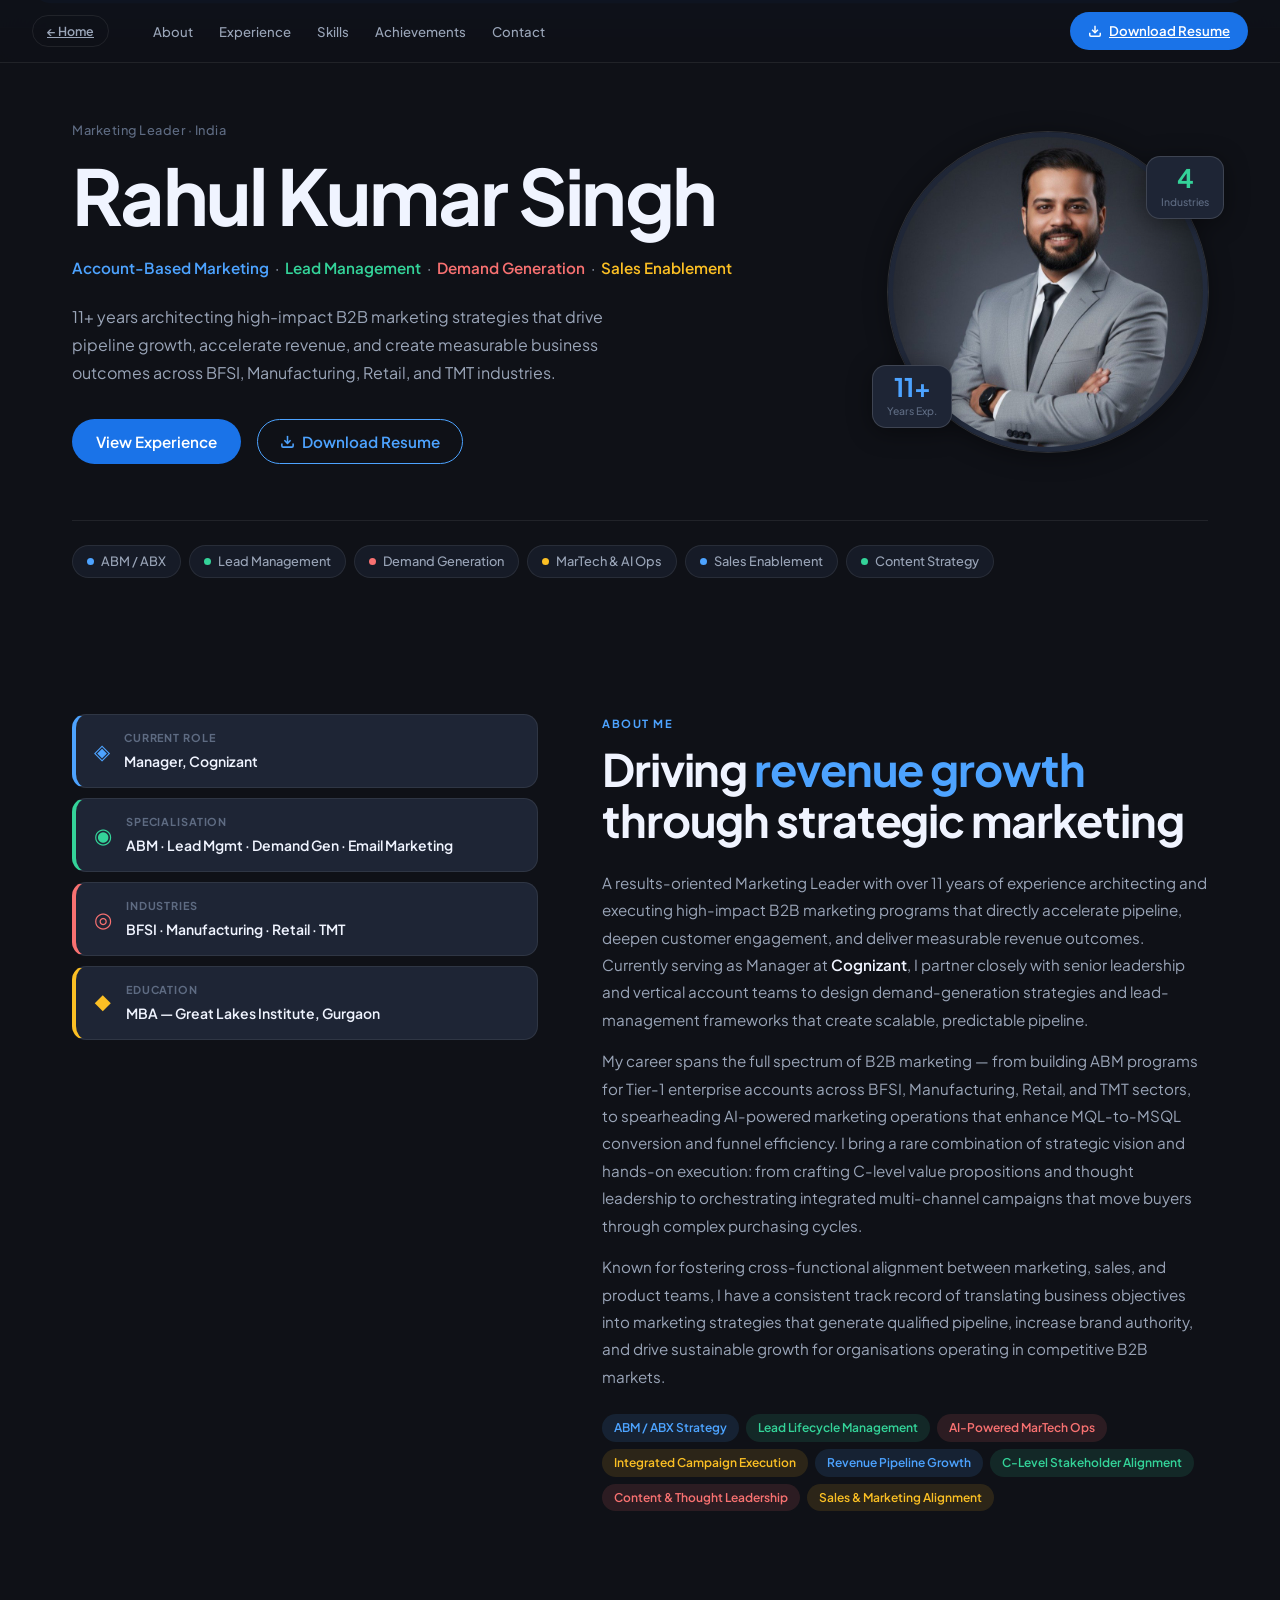
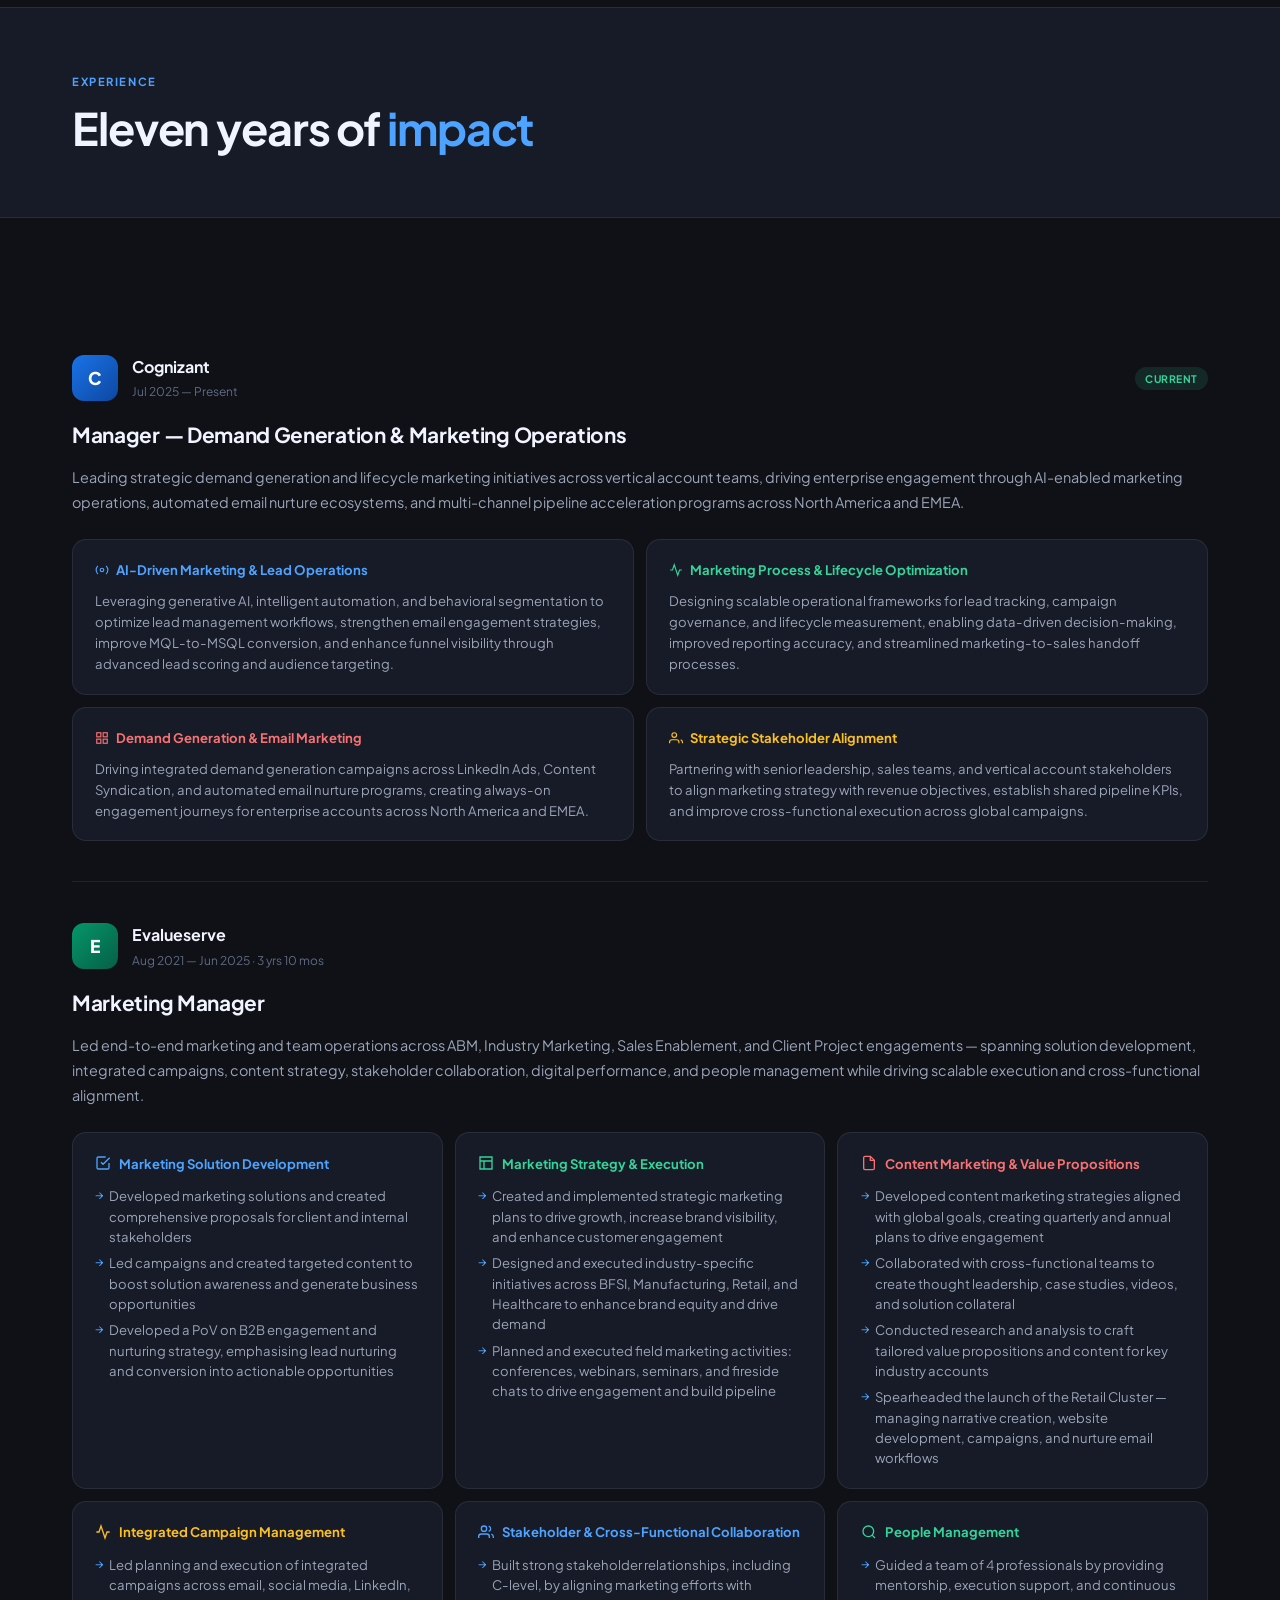
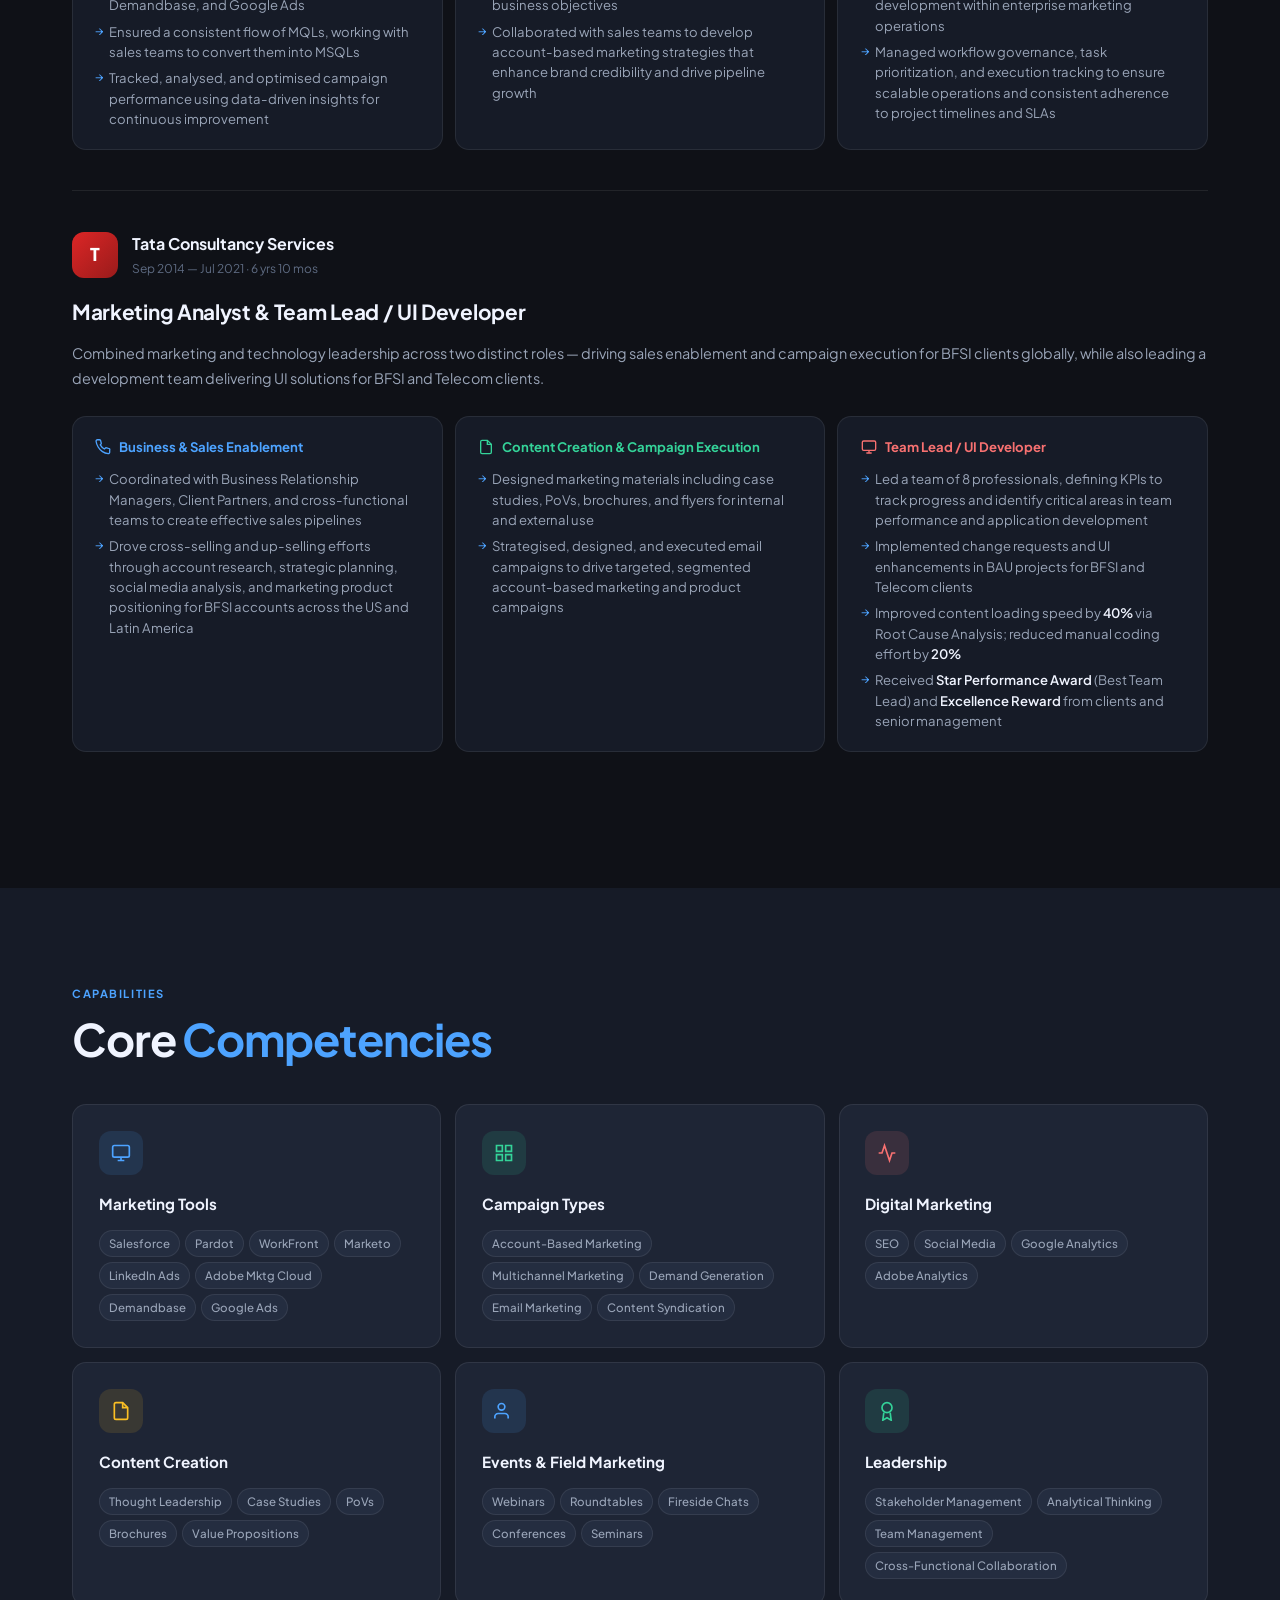
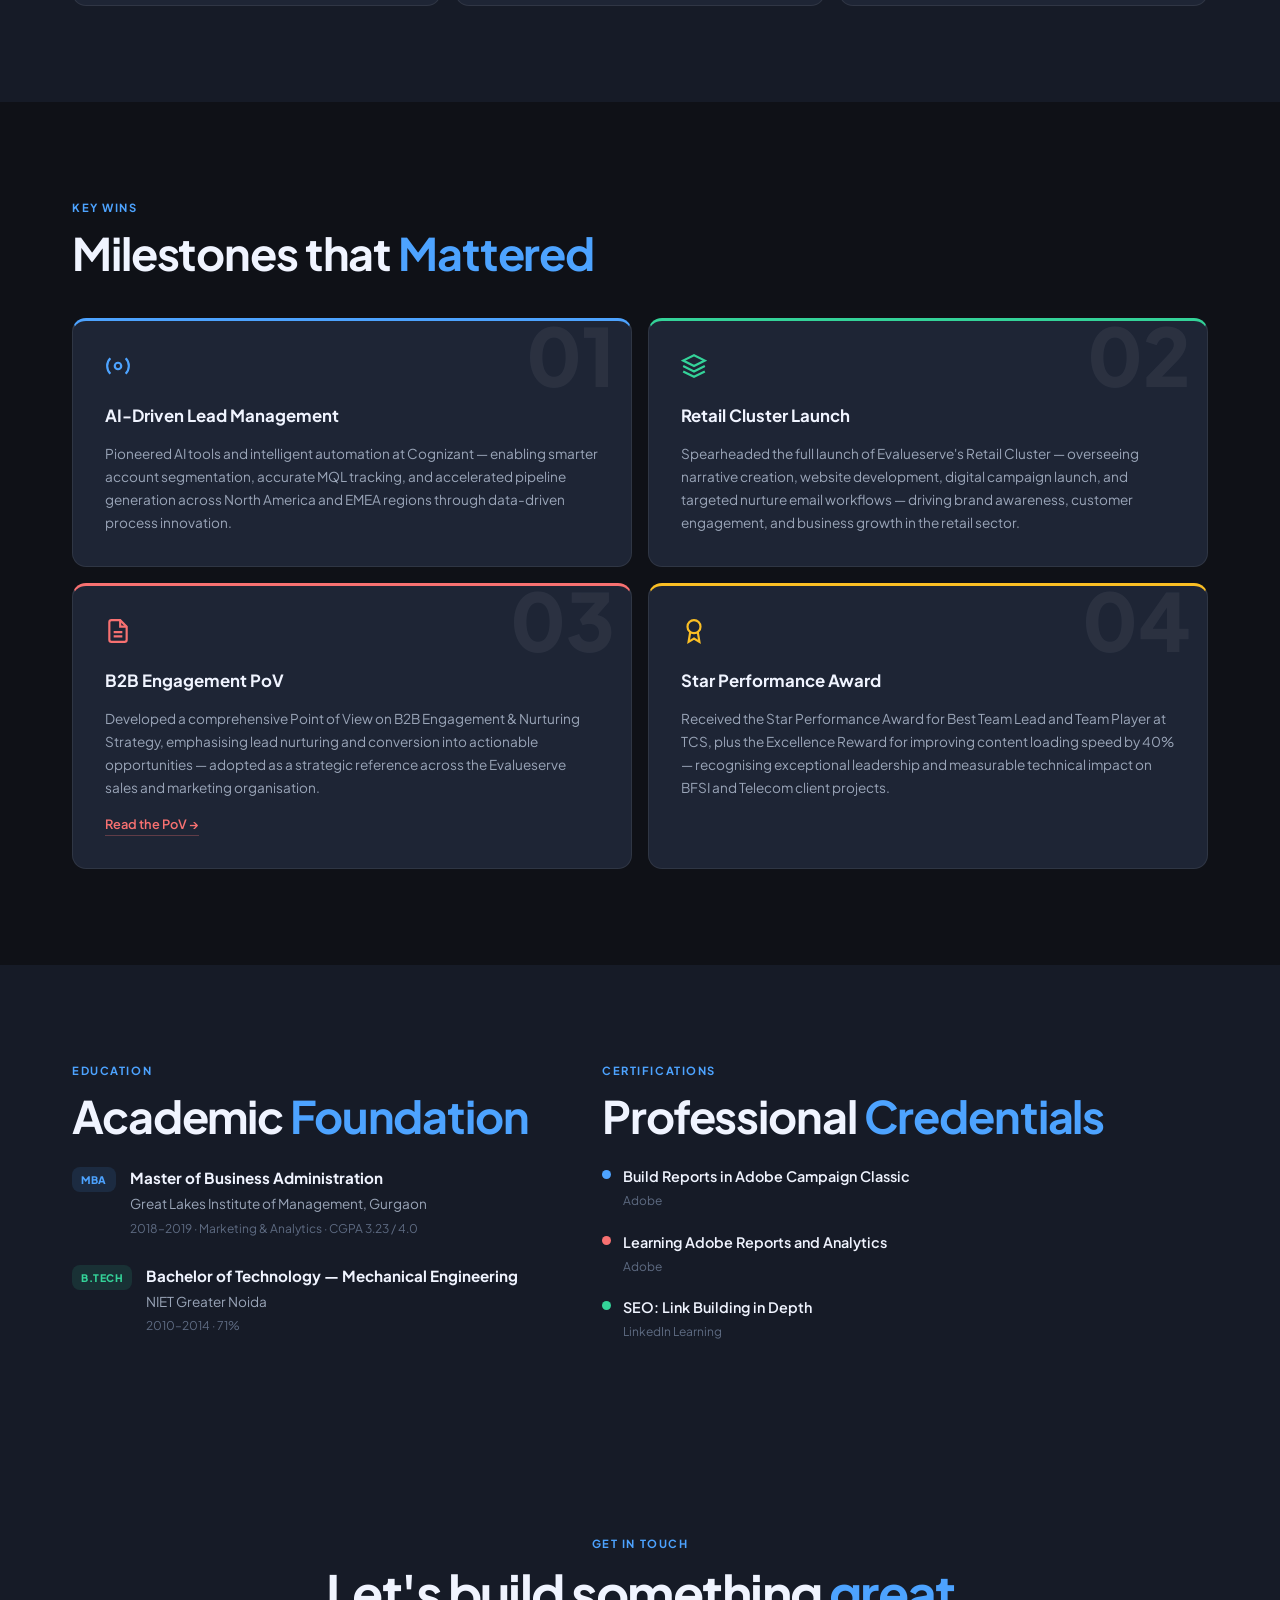
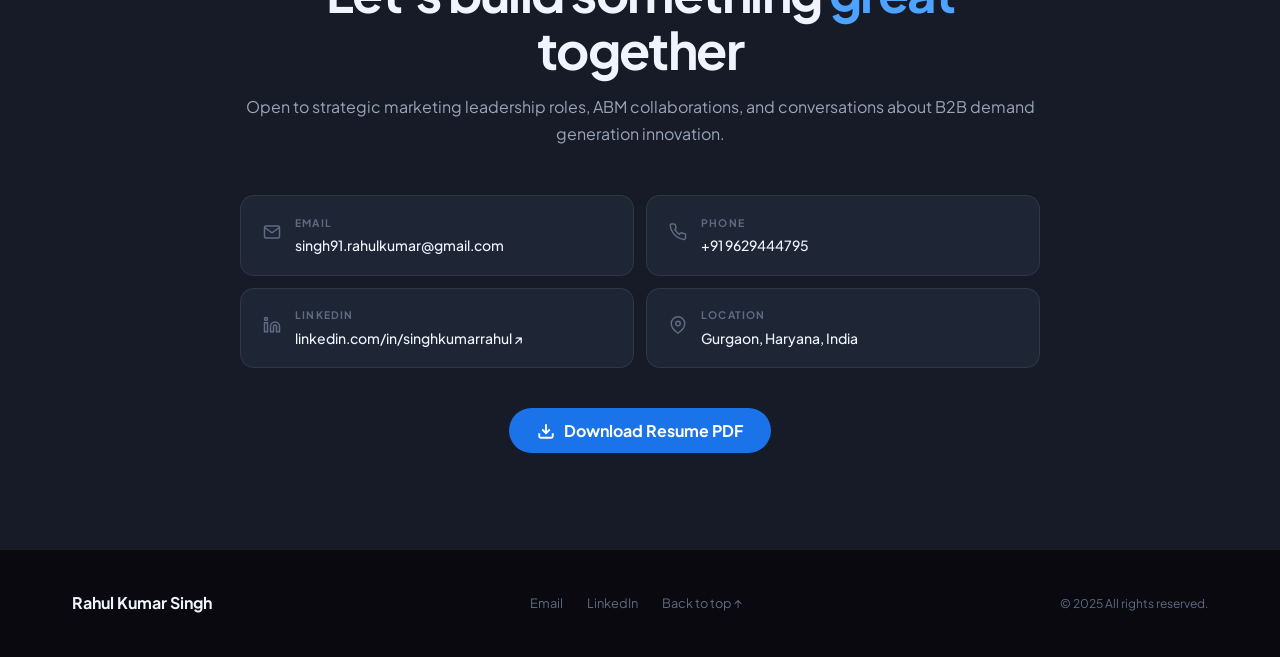
==== experience.html @ 1f2ac584 "Update experience.html" ====
<!DOCTYPE html>
<html lang="en">
<head>
  <meta charset="UTF-8"/>
  <meta name="viewport" content="width=device-width, initial-scale=1.0"/>
  <title>Rahul Kumar Singh — Experience & Portfolio</title>
  <link rel="preconnect" href="https://fonts.googleapis.com">
  <link href="https://fonts.googleapis.com/css2?family=Plus+Jakarta+Sans:ital,wght@0,300;0,400;0,500;0,600;0,700;1,400&display=swap" rel="stylesheet">
  <link rel="stylesheet" href="css/style.css"/>
</head>
<body>

<!-- NAV -->
<nav class="nav" id="nav">
  <div class="nav-inner">
    <a href="index.html" class="nav-back-btn">← Home</a>
    <ul class="nav-links">
      <li><a href="#about">About</a></li>
      <li><a href="#experience">Experience</a></li>
      <li><a href="#skills">Skills</a></li>
      <li><a href="#achievements">Achievements</a></li>
      <li><a href="#contact">Contact</a></li>
    </ul>
    <a href="Rahul_Kumar_Singh_Resume.pdf" 
   download="Rahul_Kumar_Singh_Resume.pdf" 
   class="btn-dl">
  <svg width="14" height="14" viewBox="0 0 24 24" fill="none" 
       stroke="currentColor" stroke-width="2.5">
    <path d="M21 15v4a2 2 0 0 1-2 2H5a2 2 0 0 1-2-2v-4"/>
    <polyline points="7 10 12 15 17 10"/>
    <line x1="12" y1="15" x2="12" y2="3"/>
  </svg>
  Download Resume
</a>
    <button class="hamburger" id="hamburger" onclick="toggleMenu()">
      <span></span><span></span><span></span>
    </button>
  </div>
</nav>

<!-- MOBILE MENU -->
<div class="mobile-nav" id="mobileNav">
  <a href="#about" onclick="closeMenu()">About</a>
  <a href="#experience" onclick="closeMenu()">Experience</a>
  <a href="#skills" onclick="closeMenu()">Skills</a>
  <a href="#achievements" onclick="closeMenu()">Achievements</a>
  <a href="#contact" onclick="closeMenu()">Contact</a>
  <button class="btn-dl-mob" onclick="downloadResume();closeMenu()">Download Resume</button>
</div>

<!-- HERO -->
<section class="hero" id="hero">
  <div class="hero-inner">
    <div class="hero-text">
      <p class="hero-eyebrow fade-up">Marketing Leader · India</p>
      <h1 class="hero-heading fade-up delay-1">Rahul Kumar Singh</h1>
      <p class="hero-sub fade-up delay-2">
        <span class="hb">Account-Based Marketing</span> &nbsp;·&nbsp;
        <span class="hg">Lead Management</span> &nbsp;·&nbsp;
        <span class="hr">Demand Generation</span> &nbsp;·&nbsp;
        <span class="hy">Sales Enablement</span>
      </p>
      <p class="hero-desc fade-up delay-3">11+ years architecting high-impact B2B marketing strategies that drive pipeline growth, accelerate revenue, and create measurable business outcomes across BFSI, Manufacturing, Retail, and TMT industries.</p>
      <div class="hero-cta fade-up delay-4">
        <a href="#experience" class="btn-primary">View Experience</a>
        <button class="btn-outline" onclick="downloadResume()">
          <svg width="15" height="15" viewBox="0 0 24 24" fill="none" stroke="currentColor" stroke-width="2.5"><path d="M21 15v4a2 2 0 0 1-2 2H5a2 2 0 0 1-2-2v-4"/><polyline points="7 10 12 15 17 10"/><line x1="12" y1="15" x2="12" y2="3"/></svg>
          Download Resume
        </button>
      </div>
    </div>
    <div class="hero-photo fade-up delay-2">
      <div class="photo-ring">
        <img src="assets/rahul.png" alt="Rahul Kumar Singh" class="profile-img"/>
      </div>
      <div class="photo-badge badge-1"><span class="badge-num">11+</span><span class="badge-label">Years Exp.</span></div>
      <div class="photo-badge badge-2"><span class="badge-num">4</span><span class="badge-label">Industries</span></div>
    </div>
  </div>
  <div class="hero-pills fade-up delay-5">
    <div class="pill"><span class="dot db"></span>ABM / ABX</div>
    <div class="pill"><span class="dot dg"></span>Lead Management</div>
    <div class="pill"><span class="dot dr"></span>Demand Generation</div>
    <div class="pill"><span class="dot dy"></span>MarTech &amp; AI Ops</div>
    <div class="pill"><span class="dot db"></span>Sales Enablement</div>
    <div class="pill"><span class="dot dg"></span>Content Strategy</div>
  </div>
</section>

<!-- ABOUT -->
<section class="section" id="about">
  <div class="container">
    <div class="two-col">
      <div class="about-cards fade-in">
        <div class="acard ab"><span class="aico">◈</span><div><div class="albl">Current Role</div><div class="aval">Manager, Cognizant</div></div></div>
        <div class="acard ag"><span class="aico">◉</span><div><div class="albl">Specialisation</div><div class="aval">ABM · Lead Mgmt · Demand Gen · Email Marketing</div></div></div>
        <div class="acard ar"><span class="aico">◎</span><div><div class="albl">Industries</div><div class="aval">BFSI · Manufacturing · Retail · TMT</div></div></div>
        <div class="acard ay"><span class="aico">◆</span><div><div class="albl">Education</div><div class="aval">MBA — Great Lakes Institute, Gurgaon</div></div></div>
      </div>
      <div class="fade-in">
        <div class="eyebrow">About Me</div>
        <h2 class="sec-h">Driving <em>revenue growth</em> through strategic marketing</h2>
        <p class="sec-body">A results-oriented Marketing Leader with over 11 years of experience architecting and executing high-impact B2B marketing programs that directly accelerate pipeline, deepen customer engagement, and deliver measurable revenue outcomes. Currently serving as Manager at <strong>Cognizant</strong>, I partner closely with senior leadership and vertical account teams to design demand-generation strategies and lead-management frameworks that create scalable, predictable pipeline.</p>
        <p class="sec-body">My career spans the full spectrum of B2B marketing — from building ABM programs for Tier-1 enterprise accounts across BFSI, Manufacturing, Retail, and TMT sectors, to spearheading AI-powered marketing operations that enhance MQL-to-MSQL conversion and funnel efficiency. I bring a rare combination of strategic vision and hands-on execution: from crafting C-level value propositions and thought leadership to orchestrating integrated multi-channel campaigns that move buyers through complex purchasing cycles.</p>
        <p class="sec-body">Known for fostering cross-functional alignment between marketing, sales, and product teams, I have a consistent track record of translating business objectives into marketing strategies that generate qualified pipeline, increase brand authority, and drive sustainable growth for organisations operating in competitive B2B markets.</p>
        <div class="chips">
          <span class="chip cb">ABM / ABX Strategy</span>
          <span class="chip cg">Lead Lifecycle Management</span>
          <span class="chip cr">AI-Powered MarTech Ops</span>
          <span class="chip cy">Integrated Campaign Execution</span>
          <span class="chip cb">Revenue Pipeline Growth</span>
          <span class="chip cg">C-Level Stakeholder Alignment</span>
          <span class="chip cr">Content &amp; Thought Leadership</span>
          <span class="chip cy">Sales &amp; Marketing Alignment</span>
        </div>
      </div>
    </div>
  </div>
</section>

<!-- EXP BAND -->
<div class="band">
  <div class="container">
    <div class="eyebrow band-eye">Experience</div>
    <h2 class="sec-h band-h">Eleven years of <em>impact</em></h2>
  </div>
</div>

<!-- EXPERIENCE -->
<section class="section" id="experience">
  <div class="container">

    <!-- COGNIZANT -->
    <div class="exp-block fade-in">
      <div class="exp-meta">
        <div class="exp-logo cog">C</div>
        <div><div class="exp-co">Cognizant</div><div class="exp-dt">Jul 2025 — Present</div></div>
        <span class="badge-curr">Current</span>
      </div>
      <h3 class="exp-role">Manager — Demand Generation &amp; Marketing Operations</h3>
      <p class="exp-desc">Leading strategic demand generation and lifecycle marketing initiatives across vertical account teams, driving enterprise engagement through AI-enabled marketing operations, automated email nurture ecosystems, and multi-channel pipeline acceleration programs across North America and EMEA.</p>
      <div class="pillars">
        <div class="pillar pb">
          <div class="ph"><svg width="14" height="14" viewBox="0 0 24 24" fill="none" stroke="currentColor" stroke-width="2"><circle cx="12" cy="12" r="3"/><path d="M19.07 4.93a10 10 0 0 1 0 14.14M4.93 4.93a10 10 0 0 0 0 14.14"/></svg> AI-Driven Marketing &amp; Lead Operations</div>
          <p>Leveraging generative AI, intelligent automation, and behavioral segmentation to optimize lead management workflows, strengthen email engagement strategies, improve MQL-to-MSQL conversion, and enhance funnel visibility through advanced lead scoring and audience targeting.</p>
        </div>
        <div class="pillar pg">
          <div class="ph"><svg width="14" height="14" viewBox="0 0 24 24" fill="none" stroke="currentColor" stroke-width="2"><polyline points="22 12 18 12 15 21 9 3 6 12 2 12"/></svg> Marketing Process &amp; Lifecycle Optimization</div>
          <p>Designing scalable operational frameworks for lead tracking, campaign governance, and lifecycle measurement, enabling data-driven decision-making, improved reporting accuracy, and streamlined marketing-to-sales handoff processes.</p>
        </div>
        <div class="pillar pr">
          <div class="ph"><svg width="14" height="14" viewBox="0 0 24 24" fill="none" stroke="currentColor" stroke-width="2"><rect x="3" y="3" width="7" height="7"/><rect x="14" y="3" width="7" height="7"/><rect x="14" y="14" width="7" height="7"/><rect x="3" y="14" width="7" height="7"/></svg> Demand Generation &amp; Email Marketing</div>
          <p>Driving integrated demand generation campaigns across LinkedIn Ads, Content Syndication, and automated email nurture programs, creating always-on engagement journeys for enterprise accounts across North America and EMEA.</p>
        </div>
        <div class="pillar py">
          <div class="ph"><svg width="14" height="14" viewBox="0 0 24 24" fill="none" stroke="currentColor" stroke-width="2"><path d="M17 21v-2a4 4 0 0 0-4-4H5a4 4 0 0 0-4 4v2"/><circle cx="9" cy="7" r="4"/><path d="M23 21v-2a4 4 0 0 0-3-3.87"/></svg> Strategic Stakeholder Alignment</div>
          <p>Partnering with senior leadership, sales teams, and vertical account stakeholders to align marketing strategy with revenue objectives, establish shared pipeline KPIs, and improve cross-functional execution across global campaigns.</p>
        </div>
      </div>
    </div>

    <div class="exp-divider"></div>

    <!-- EVALUESERVE — single section -->
    <div class="exp-block fade-in">
      <div class="exp-meta">
        <div class="exp-logo evs">E</div>
        <div><div class="exp-co">Evalueserve</div><div class="exp-dt">Aug 2021 — Jun 2025 · 3 yrs 10 mos</div></div>
      </div>
      <h3 class="exp-role">Marketing Manager</h3>
      <p class="exp-desc">Led end-to-end marketing and team operations across ABM, Industry Marketing, Sales Enablement, and Client Project engagements — spanning solution development, integrated campaigns, content strategy, stakeholder collaboration, digital performance, and people management while driving scalable execution and cross-functional alignment.</p>

      <div class="card-grid">

        <div class="exp-card ec-b">
          <div class="ec-head"><svg width="16" height="16" viewBox="0 0 24 24" fill="none" stroke="currentColor" stroke-width="2"><path d="M9 11l3 3L22 4"/><path d="M21 12v7a2 2 0 0 1-2 2H5a2 2 0 0 1-2-2V5a2 2 0 0 1 2-2h11"/></svg> Marketing Solution Development</div>
          <ul class="cl">
            <li>Developed marketing solutions and created comprehensive proposals for client and internal stakeholders</li>
            <li>Led campaigns and created targeted content to boost solution awareness and generate business opportunities</li>
            <li>Developed a PoV on B2B engagement and nurturing strategy, emphasising lead nurturing and conversion into actionable opportunities</li>
          </ul>
        </div>

        <div class="exp-card ec-g">
          <div class="ec-head"><svg width="16" height="16" viewBox="0 0 24 24" fill="none" stroke="currentColor" stroke-width="2"><path d="M3 3h18v18H3z"/><path d="M3 9h18M9 21V9"/></svg> Marketing Strategy &amp; Execution</div>
          <ul class="cl">
            <li>Created and implemented strategic marketing plans to drive growth, increase brand visibility, and enhance customer engagement</li>
            <li>Designed and executed industry-specific initiatives across BFSI, Manufacturing, Retail, and Healthcare to enhance brand equity and drive demand</li>
            <li>Planned and executed field marketing activities: conferences, webinars, seminars, and fireside chats to drive engagement and build pipeline</li>
          </ul>
        </div>

        <div class="exp-card ec-r">
          <div class="ec-head"><svg width="16" height="16" viewBox="0 0 24 24" fill="none" stroke="currentColor" stroke-width="2"><path d="M14 2H6a2 2 0 0 0-2 2v16a2 2 0 0 0 2 2h12a2 2 0 0 0 2-2V8z"/><polyline points="14 2 14 8 20 8"/></svg> Content Marketing &amp; Value Propositions</div>
          <ul class="cl">
            <li>Developed content marketing strategies aligned with global goals, creating quarterly and annual plans to drive engagement</li>
            <li>Collaborated with cross-functional teams to create thought leadership, case studies, videos, and solution collateral</li>
            <li>Conducted research and analysis to craft tailored value propositions and content for key industry accounts</li>
            <li>Spearheaded the launch of the Retail Cluster — managing narrative creation, website development, campaigns, and nurture email workflows</li>
          </ul>
        </div>

        <div class="exp-card ec-y">
          <div class="ec-head"><svg width="16" height="16" viewBox="0 0 24 24" fill="none" stroke="currentColor" stroke-width="2"><polyline points="22 12 18 12 15 21 9 3 6 12 2 12"/></svg> Integrated Campaign Management</div>
          <ul class="cl">
            <li>Led planning and execution of integrated campaigns across email, social media, LinkedIn, Demandbase, and Google Ads</li>
            <li>Ensured a consistent flow of MQLs, working with sales teams to convert them into MSQLs</li>
            <li>Tracked, analysed, and optimised campaign performance using data-driven insights for continuous improvement</li>
          </ul>
        </div>

        <div class="exp-card ec-b">
          <div class="ec-head"><svg width="16" height="16" viewBox="0 0 24 24" fill="none" stroke="currentColor" stroke-width="2"><path d="M17 21v-2a4 4 0 0 0-4-4H5a4 4 0 0 0-4 4v2"/><circle cx="9" cy="7" r="4"/><path d="M23 21v-2a4 4 0 0 0-3-3.87"/><path d="M16 3.13a4 4 0 0 1 0 7.75"/></svg> Stakeholder &amp; Cross-Functional Collaboration</div>
          <ul class="cl">
            <li>Built strong stakeholder relationships, including C-level, by aligning marketing efforts with business objectives</li>
            <li>Collaborated with sales teams to develop account-based marketing strategies that enhance brand credibility and drive pipeline growth</li>
          </ul>
        </div>

        <div class="exp-card ec-g">
          <div class="ec-head"><svg width="16" height="16" viewBox="0 0 24 24" fill="none" stroke="currentColor" stroke-width="2"><circle cx="11" cy="11" r="8"/><line x1="21" y1="21" x2="16.65" y2="16.65"/></svg> People Management</div>
          <ul class="cl">
            <li>Guided a team of 4 professionals by providing mentorship, execution support, and continuous development within enterprise marketing operations</li>
            <li>Managed workflow governance, task prioritization, and execution tracking to ensure scalable operations and consistent adherence to project timelines and SLAs</li>
          </ul>
        </div>

      </div>
    </div>

    <div class="exp-divider"></div>

    <!-- TCS -->
    <div class="exp-block fade-in">
      <div class="exp-meta">
        <div class="exp-logo tcs">T</div>
        <div><div class="exp-co">Tata Consultancy Services</div><div class="exp-dt">Sep 2014 — Jul 2021 · 6 yrs 10 mos</div></div>
      </div>
      <h3 class="exp-role">Marketing Analyst &amp; Team Lead / UI Developer</h3>
      <p class="exp-desc">Combined marketing and technology leadership across two distinct roles — driving sales enablement and campaign execution for BFSI clients globally, while also leading a development team delivering UI solutions for BFSI and Telecom clients.</p>

      <div class="card-grid">

        <div class="exp-card ec-b">
          <div class="ec-head"><svg width="16" height="16" viewBox="0 0 24 24" fill="none" stroke="currentColor" stroke-width="2"><path d="M22 16.92v3a2 2 0 0 1-2.18 2 19.79 19.79 0 0 1-8.63-3.07A19.5 19.5 0 0 1 4.69 12 19.79 19.79 0 0 1 1.61 3.37 2 2 0 0 1 3.6 1.18h3a2 2 0 0 1 2 1.72c.127.96.361 1.903.7 2.81a2 2 0 0 1-.45 2.11L7.91 8.84a16 16 0 0 0 6.15 6.15l1.2-1.24a2 2 0 0 1 2.11-.45c.907.339 1.85.573 2.81.7A2 2 0 0 1 22 16.92z"/></svg> Business &amp; Sales Enablement</div>
          <ul class="cl">
            <li>Coordinated with Business Relationship Managers, Client Partners, and cross-functional teams to create effective sales pipelines</li>
            <li>Drove cross-selling and up-selling efforts through account research, strategic planning, social media analysis, and marketing product positioning for BFSI accounts across the US and Latin America</li>
          </ul>
        </div>

        <div class="exp-card ec-g">
          <div class="ec-head"><svg width="16" height="16" viewBox="0 0 24 24" fill="none" stroke="currentColor" stroke-width="2"><path d="M14 2H6a2 2 0 0 0-2 2v16a2 2 0 0 0 2 2h12a2 2 0 0 0 2-2V8z"/><polyline points="14 2 14 8 20 8"/></svg> Content Creation &amp; Campaign Execution</div>
          <ul class="cl">
            <li>Designed marketing materials including case studies, PoVs, brochures, and flyers for internal and external use</li>
            <li>Strategised, designed, and executed email campaigns to drive targeted, segmented account-based marketing and product campaigns</li>
          </ul>
        </div>

        <div class="exp-card ec-r">
          <div class="ec-head"><svg width="16" height="16" viewBox="0 0 24 24" fill="none" stroke="currentColor" stroke-width="2"><rect x="2" y="3" width="20" height="14" rx="2"/><path d="M8 21h8M12 17v4"/></svg> Team Lead / UI Developer</div>
          <ul class="cl">
            <li>Led a team of 8 professionals, defining KPIs to track progress and identify critical areas in team performance and application development</li>
            <li>Implemented change requests and UI enhancements in BAU projects for BFSI and Telecom clients</li>
            <li>Improved content loading speed by <strong>40%</strong> via Root Cause Analysis; reduced manual coding effort by <strong>20%</strong></li>
            <li>Received <strong>Star Performance Award</strong> (Best Team Lead) and <strong>Excellence Reward</strong> from clients and senior management</li>
          </ul>
        </div>

      </div>
    </div>

  </div>
</section>

<!-- SKILLS -->
<section class="section sec-alt" id="skills">
  <div class="container">
    <div class="eyebrow">Capabilities</div>
    <h2 class="sec-h">Core <em>Competencies</em></h2>
    <div class="skills-grid">
      <div class="sk-card fade-in">
        <div class="sk-icon ib"><svg width="20" height="20" viewBox="0 0 24 24" fill="none" stroke="currentColor" stroke-width="2"><rect x="2" y="3" width="20" height="14" rx="2"/><path d="M8 21h8M12 17v4"/></svg></div>
        <h3>Marketing Tools</h3>
        <div class="sk-tags"><span>Salesforce</span><span>Pardot</span><span>WorkFront</span><span>Marketo</span><span>LinkedIn Ads</span><span>Adobe Mktg Cloud</span><span>Demandbase</span><span>Google Ads</span></div>
      </div>
      <div class="sk-card fade-in">
        <div class="sk-icon ig"><svg width="20" height="20" viewBox="0 0 24 24" fill="none" stroke="currentColor" stroke-width="2"><path d="M3 3h7v7H3zM14 3h7v7h-7zM14 14h7v7h-7zM3 14h7v7H3z"/></svg></div>
        <h3>Campaign Types</h3>
        <div class="sk-tags"><span>Account-Based Marketing</span><span>Multichannel Marketing</span><span>Demand Generation</span><span>Email Marketing</span><span>Content Syndication</span></div>
      </div>
      <div class="sk-card fade-in">
        <div class="sk-icon ir"><svg width="20" height="20" viewBox="0 0 24 24" fill="none" stroke="currentColor" stroke-width="2"><polyline points="22 12 18 12 15 21 9 3 6 12 2 12"/></svg></div>
        <h3>Digital Marketing</h3>
        <div class="sk-tags"><span>SEO</span><span>Social Media</span><span>Google Analytics</span><span>Adobe Analytics</span></div>
      </div>
      <div class="sk-card fade-in">
        <div class="sk-icon iy"><svg width="20" height="20" viewBox="0 0 24 24" fill="none" stroke="currentColor" stroke-width="2"><path d="M14 2H6a2 2 0 0 0-2 2v16a2 2 0 0 0 2 2h12a2 2 0 0 0 2-2V8z"/><polyline points="14 2 14 8 20 8"/></svg></div>
        <h3>Content Creation</h3>
        <div class="sk-tags"><span>Thought Leadership</span><span>Case Studies</span><span>PoVs</span><span>Brochures</span><span>Value Propositions</span></div>
      </div>
      <div class="sk-card fade-in">
        <div class="sk-icon ib"><svg width="20" height="20" viewBox="0 0 24 24" fill="none" stroke="currentColor" stroke-width="2"><path d="M17 21v-2a4 4 0 0 0-4-4H5a4 4 0 0 0-4 4v2"/><circle cx="9" cy="7" r="4"/></svg></div>
        <h3>Events &amp; Field Marketing</h3>
        <div class="sk-tags"><span>Webinars</span><span>Roundtables</span><span>Fireside Chats</span><span>Conferences</span><span>Seminars</span></div>
      </div>
      <div class="sk-card fade-in">
        <div class="sk-icon ig"><svg width="20" height="20" viewBox="0 0 24 24" fill="none" stroke="currentColor" stroke-width="2"><circle cx="12" cy="8" r="6"/><polyline points="8.21 13.89 7 23 12 20 17 23 15.79 13.88"/></svg></div>
        <h3>Leadership</h3>
        <div class="sk-tags"><span>Stakeholder Management</span><span>Analytical Thinking</span><span>Team Management</span><span>Cross-Functional Collaboration</span></div>
      </div>
    </div>
  </div>
</section>

<!-- ACHIEVEMENTS -->
<section class="section" id="achievements">
  <div class="container">
    <div class="eyebrow">Key Wins</div>
    <h2 class="sec-h">Milestones that <em>Mattered</em></h2>
    <div class="ach-grid">

      <div class="ach-card ab fade-in">
        <div class="ach-n">01</div>
        <div class="ach-ico"><svg width="26" height="26" viewBox="0 0 24 24" fill="none" stroke="currentColor" stroke-width="2"><circle cx="12" cy="12" r="3"/><path d="M19.07 4.93a10 10 0 0 1 0 14.14M4.93 4.93a10 10 0 0 0 0 14.14"/></svg></div>
        <h3>AI-Driven Lead Management</h3>
        <p>Pioneered AI tools and intelligent automation at Cognizant — enabling smarter account segmentation, accurate MQL tracking, and accelerated pipeline generation across North America and EMEA regions through data-driven process innovation.</p>
      </div>

      <div class="ach-card ag fade-in">
        <div class="ach-n">02</div>
        <div class="ach-ico"><svg width="26" height="26" viewBox="0 0 24 24" fill="none" stroke="currentColor" stroke-width="2"><path d="M12 2L2 7l10 5 10-5-10-5z"/><path d="M2 17l10 5 10-5"/><path d="M2 12l10 5 10-5"/></svg></div>
        <h3>Retail Cluster Launch</h3>
        <p>Spearheaded the full launch of Evalueserve's Retail Cluster — overseeing narrative creation, website development, digital campaign launch, and targeted nurture email workflows — driving brand awareness, customer engagement, and business growth in the retail sector.</p>
      </div>

      <div class="ach-card ar fade-in">
        <div class="ach-n">03</div>
        <div class="ach-ico"><svg width="26" height="26" viewBox="0 0 24 24" fill="none" stroke="currentColor" stroke-width="2"><path d="M14 2H6a2 2 0 0 0-2 2v16a2 2 0 0 0 2 2h12a2 2 0 0 0 2-2V8z"/><path d="M14 2v6h6"/><line x1="16" y1="13" x2="8" y2="13"/><line x1="16" y1="17" x2="8" y2="17"/></svg></div>
        <h3>B2B Engagement PoV</h3>
        <p>Developed a comprehensive Point of View on B2B Engagement &amp; Nurturing Strategy, emphasising lead nurturing and conversion into actionable opportunities — adopted as a strategic reference across the Evalueserve sales and marketing organisation.</p>
        <a href="https://www.evalueserve.com/wp-content/uploads/2023/10/The-B2B-Engagement-Nurturing-Strategy.pdf" target="_blank" class="ach-link">Read the PoV →</a>
      </div>

      <div class="ach-card ay fade-in">
        <div class="ach-n">04</div>
        <div class="ach-ico"><svg width="26" height="26" viewBox="0 0 24 24" fill="none" stroke="currentColor" stroke-width="2"><circle cx="12" cy="8" r="6"/><path d="M15.477 12.89L17 22l-5-3-5 3 1.523-9.11"/></svg></div>
        <h3>Star Performance Award</h3>
        <p>Received the Star Performance Award for Best Team Lead and Team Player at TCS, plus the Excellence Reward for improving content loading speed by 40% — recognising exceptional leadership and measurable technical impact on BFSI and Telecom client projects.</p>
      </div>

    </div>
  </div>
</section>

<!-- EDUCATION & CERTS -->
<section class="section sec-alt">
  <div class="container">
    <div class="two-col">
      <div class="fade-in">
        <div class="eyebrow">Education</div>
        <h2 class="sec-h">Academic <em>Foundation</em></h2>
        <div class="edu-list">
          <div class="edu-item">
            <div class="edu-badge ebb">MBA</div>
            <div><div class="edu-n">Master of Business Administration</div><div class="edu-i">Great Lakes Institute of Management, Gurgaon</div><div class="edu-m">2018–2019 · Marketing &amp; Analytics · CGPA 3.23 / 4.0</div></div>
          </div>
          <div class="edu-item">
            <div class="edu-badge ebg">B.Tech</div>
            <div><div class="edu-n">Bachelor of Technology — Mechanical Engineering</div><div class="edu-i">NIET Greater Noida</div><div class="edu-m">2010–2014 · 71%</div></div>
          </div>
        </div>
      </div>
      <div class="fade-in">
        <div class="eyebrow">Certifications</div>
        <h2 class="sec-h">Professional <em>Credentials</em></h2>
        <div class="cert-list">
          <div class="cert-item"><div class="cdot" style="background:var(--blue)"></div><div><div class="cert-n">Build Reports in Adobe Campaign Classic</div><div class="cert-by">Adobe</div></div></div>
          <div class="cert-item"><div class="cdot" style="background:var(--red)"></div><div><div class="cert-n">Learning Adobe Reports and Analytics</div><div class="cert-by">Adobe</div></div></div>
          <div class="cert-item"><div class="cdot" style="background:var(--green)"></div><div><div class="cert-n">SEO: Link Building in Depth</div><div class="cert-by">LinkedIn Learning</div></div></div>
        </div>
      </div>
    </div>
  </div>
</section>

<!-- CONTACT -->
<section class="section contact-sec" id="contact">
  <div class="container">
    <div class="contact-inner">
      <div class="eyebrow band-eye">Get in Touch</div>
      <h2 class="contact-h">Let's build something <em>great</em> together</h2>
      <p class="contact-s">Open to strategic marketing leadership roles, ABM collaborations, and conversations about B2B demand generation innovation.</p>
      <div class="cc-grid">
        <a href="mailto:singh91.rahulkumar@gmail.com" class="cc"><div class="cc-ico"><svg width="18" height="18" viewBox="0 0 24 24" fill="none" stroke="currentColor" stroke-width="2"><path d="M4 4h16c1.1 0 2 .9 2 2v12c0 1.1-.9 2-2 2H4c-1.1 0-2-.9-2-2V6c0-1.1.9-2 2-2z"/><polyline points="22,6 12,13 2,6"/></svg></div><div><div class="cc-lbl">Email</div><div class="cc-val">singh91.rahulkumar@gmail.com</div></div></a>
        <a href="tel:+919629444795" class="cc"><div class="cc-ico"><svg width="18" height="18" viewBox="0 0 24 24" fill="none" stroke="currentColor" stroke-width="2"><path d="M22 16.92v3a2 2 0 0 1-2.18 2 19.79 19.79 0 0 1-8.63-3.07A19.5 19.5 0 0 1 4.69 12 19.79 19.79 0 0 1 1.61 3.37 2 2 0 0 1 3.6 1.18h3a2 2 0 0 1 2 1.72c.127.96.361 1.903.7 2.81a2 2 0 0 1-.45 2.11L7.91 8.84a16 16 0 0 0 6.15 6.15l1.2-1.24a2 2 0 0 1 2.11-.45c.907.339 1.85.573 2.81.7A2 2 0 0 1 22 16.92z"/></svg></div><div><div class="cc-lbl">Phone</div><div class="cc-val">+91 9629444795</div></div></a>
        <a href="https://www.linkedin.com/in/singhkumarrahul" target="_blank" class="cc"><div class="cc-ico"><svg width="18" height="18" viewBox="0 0 24 24" fill="none" stroke="currentColor" stroke-width="2"><path d="M16 8a6 6 0 0 1 6 6v7h-4v-7a2 2 0 0 0-2-2 2 2 0 0 0-2 2v7h-4v-7a6 6 0 0 1 6-6z"/><rect x="2" y="9" width="4" height="12"/><circle cx="4" cy="4" r="2"/></svg></div><div><div class="cc-lbl">LinkedIn</div><div class="cc-val">linkedin.com/in/singhkumarrahul ↗</div></div></a>
        <div class="cc"><div class="cc-ico"><svg width="18" height="18" viewBox="0 0 24 24" fill="none" stroke="currentColor" stroke-width="2"><path d="M21 10c0 7-9 13-9 13s-9-6-9-13a9 9 0 0 1 18 0z"/><circle cx="12" cy="10" r="3"/></svg></div><div><div class="cc-lbl">Location</div><div class="cc-val">Gurgaon, Haryana, India</div></div></div>
      </div>
      <button class="btn-dl-lg" onclick="downloadResume()">
        <svg width="18" height="18" viewBox="0 0 24 24" fill="none" stroke="currentColor" stroke-width="2.5"><path d="M21 15v4a2 2 0 0 1-2 2H5a2 2 0 0 1-2-2v-4"/><polyline points="7 10 12 15 17 10"/><line x1="12" y1="15" x2="12" y2="3"/></svg>
        Download Resume PDF
      </button>
    </div>
  </div>
</section>

<!-- FOOTER -->
<footer class="footer">
  <div class="container">
    <div class="footer-inner">
      <div class="footer-name">Rahul Kumar Singh</div>
      <div class="footer-links">
        <a href="mailto:singh91.rahulkumar@gmail.com">Email</a>
        <a href="https://www.linkedin.com/in/singhkumarrahul" target="_blank">LinkedIn</a>
        <a href="#hero">Back to top ↑</a>
      </div>
      <div class="footer-copy">© 2025 All rights reserved.</div>
    </div>
  </div>
</footer>

<script src="js/main.js"></script>
</body>
</html>
---- css/style.css ----
@import url('https://fonts.googleapis.com/css2?family=Plus+Jakarta+Sans:ital,wght@0,300;0,400;0,500;0,600;0,700;1,400&display=swap');

:root {
  --blue: #4da3ff;
  --blue-d: #1a73e8;
  --blue-l: rgba(77,163,255,0.12);
  --green: #34d399;
  --green-l: rgba(52,211,153,0.12);
  --red: #f87171;
  --red-l: rgba(248,113,113,0.12);
  --yellow: #fbbf24;
  --yellow-l: rgba(251,191,36,0.12);

  --bg: #0f1117;
  --bg2: #161b27;
  --bg3: #1e2535;
  --bg4: #242d40;
  --border: rgba(255,255,255,0.08);
  --border-2: rgba(255,255,255,0.14);

  --t1: #f0f4ff;
  --t2: #9aa5b8;
  --t3: #5e6b82;

  --fn: 'Plus Jakarta Sans', -apple-system, sans-serif;
  --ease: cubic-bezier(0.4, 0, 0.2, 1);
  --r: 14px;
  --r-sm: 8px;
  --r-pill: 100px;
  --sh: 0 4px 24px rgba(0,0,0,0.4);
}

*, *::before, *::after { margin: 0; padding: 0; box-sizing: border-box; }
html { scroll-behavior: smooth; }
body { font-family: var(--fn); background: var(--bg); color: var(--t1); line-height: 1.65; overflow-x: hidden; font-size: 15px; }
::-webkit-scrollbar { width: 5px; }
::-webkit-scrollbar-track { background: var(--bg); }
::-webkit-scrollbar-thumb { background: var(--bg4); border-radius: 3px; }

.nav-back-btn {
  font-size: 0.775rem; font-weight: 600; color: var(--t2);
  border: 1px solid var(--border); padding: 5px 14px;
  border-radius: var(--r-pill); margin-right: 1.5rem; flex-shrink: 0;
  transition: color 0.2s, border-color 0.2s;
}
.nav-back-btn:hover { color: var(--t1); border-color: var(--border2); }

/* ---- NAV ---- */
.nav {
  position: fixed; top: 0; left: 0; right: 0; z-index: 100;
  background: rgba(15,17,23,0.92);
  backdrop-filter: blur(24px) saturate(160%);
  border-bottom: 1px solid var(--border);
  transition: box-shadow 0.3s;
}
.nav.scrolled { box-shadow: 0 2px 20px rgba(0,0,0,0.5); }
.nav-inner {
  max-width: 1280px; margin: 0 auto;
  display: flex; align-items: center; justify-content: flex-end;
  gap: 0.5rem; padding: 0 2rem; height: 62px;
}
.nav-links { display: flex; gap: 2px; list-style: none; margin-right: auto; }
.nav-links a {
  font-size: 0.825rem; font-weight: 500; color: var(--t2);
  text-decoration: none; padding: 6px 12px; border-radius: var(--r-sm);
  transition: background 0.2s, color 0.2s; cursor: pointer;
}
.nav-links a:hover { background: var(--bg3); color: var(--t1); }
.nav-links a.active { color: var(--blue); }

.btn-dl {
  display: flex; align-items: center; gap: 7px;
  font-family: var(--fn); font-size: 0.825rem; font-weight: 600;
  background: var(--blue-d); color: #fff; border: none;
  padding: 8px 18px; border-radius: var(--r-pill); cursor: pointer;
  transition: background 0.2s, transform 0.15s, box-shadow 0.2s; white-space: nowrap;
}
.btn-dl:hover { background: #1557b0; transform: translateY(-1px); box-shadow: 0 4px 16px rgba(26,115,232,0.4); }

.hamburger { display: none; background: none; border: none; cursor: pointer; flex-direction: column; gap: 5px; padding: 4px; }
.hamburger span { display: block; width: 22px; height: 2px; background: var(--t1); border-radius: 2px; transition: 0.3s; }
.hamburger.open span:nth-child(1) { transform: rotate(45deg) translate(5px, 5px); }
.hamburger.open span:nth-child(2) { opacity: 0; }
.hamburger.open span:nth-child(3) { transform: rotate(-45deg) translate(5px, -5px); }

.mobile-nav {
  position: fixed; top: 62px; left: 0; right: 0; z-index: 99;
  background: var(--bg2); border-bottom: 1px solid var(--border);
  display: flex; flex-direction: column; padding: 1rem;
  transform: translateY(-110%); transition: transform 0.4s var(--ease);
}
.mobile-nav.open { transform: translateY(0); }
.mobile-nav a { font-size: 1rem; font-weight: 500; color: var(--t1); text-decoration: none; padding: 0.75rem 1rem; border-radius: var(--r-sm); }
.mobile-nav a:hover { background: var(--bg3); }
.btn-dl-mob { font-family: var(--fn); font-size: 0.9rem; font-weight: 600; background: var(--blue-d); color: #fff; border: none; padding: 10px 20px; border-radius: var(--r-pill); cursor: pointer; margin: 0.5rem 1rem; }

/* ---- LAYOUT ---- */
.container { max-width: 1200px; margin: 0 auto; padding: 0 2rem; }
.section { padding: 6rem 0; }
.sec-alt { background: var(--bg2); }

/* ---- TYPOGRAPHY ---- */
.eyebrow {
  font-size: 0.7rem; font-weight: 700; letter-spacing: 0.14em;
  text-transform: uppercase; color: var(--blue); margin-bottom: 0.75rem;
}
.sec-h {
  font-size: clamp(1.8rem, 3.5vw, 2.8rem);
  font-weight: 700; line-height: 1.12; letter-spacing: -0.025em;
  color: var(--t1); margin-bottom: 1.5rem;
}
.sec-h em { color: var(--blue); font-style: normal; }
.sec-body { font-size: 0.95rem; color: var(--t2); line-height: 1.8; margin-bottom: 0.9rem; }
.sec-body strong { color: var(--t1); font-weight: 600; }

/* ---- HERO ---- */
.hero { padding: 120px 2rem 0; max-width: 1200px; margin: 0 auto; }
.hero-inner { display: grid; grid-template-columns: 1fr auto; gap: 4rem; align-items: center; padding-bottom: 3.5rem; }
.hero-eyebrow { font-size: 0.8rem; font-weight: 500; color: var(--t3); letter-spacing: 0.04em; margin-bottom: 1rem; }
.hero-heading { font-size: clamp(2.8rem, 6vw, 5rem); font-weight: 700; line-height: 1.0; letter-spacing: -0.035em; color: var(--t1); margin-bottom: 1.25rem; }
.hero-sub { font-size: 0.95rem; line-height: 1.9; margin-bottom: 1.25rem; color: var(--t2); }
.hb { color: var(--blue); font-weight: 600; }
.hg { color: var(--green); font-weight: 600; }
.hr { color: var(--red); font-weight: 600; }
.hy { color: var(--yellow); font-weight: 600; }
.hero-desc { font-size: 1rem; color: var(--t2); line-height: 1.75; margin-bottom: 2rem; max-width: 540px; }
.hero-cta { display: flex; gap: 1rem; flex-wrap: wrap; }
.btn-primary { display: inline-flex; align-items: center; font-family: var(--fn); font-size: 0.95rem; font-weight: 600; background: var(--blue-d); color: #fff; text-decoration: none; padding: 10px 24px; border-radius: var(--r-pill); transition: background 0.2s, transform 0.15s, box-shadow 0.2s; }
.btn-primary:hover { background: #1557b0; transform: translateY(-2px); box-shadow: 0 6px 20px rgba(26,115,232,0.4); }
.btn-outline { display: inline-flex; align-items: center; gap: 7px; font-family: var(--fn); font-size: 0.95rem; font-weight: 600; background: transparent; color: var(--blue); border: 1.5px solid var(--blue); padding: 9px 22px; border-radius: var(--r-pill); cursor: pointer; transition: background 0.2s, transform 0.15s; }
.btn-outline:hover { background: var(--blue-l); transform: translateY(-2px); }

.hero-photo { position: relative; }
.photo-ring { width: 320px; height: 320px; border-radius: 50%; background: linear-gradient(135deg, var(--bg3), var(--bg4)); padding: 5px; overflow: hidden; box-shadow: 0 0 0 1px var(--border-2), var(--sh); }
.profile-img { width: 100%; height: 100%; object-fit: cover; border-radius: 50%; }
.photo-badge { position: absolute; background: var(--bg3); border: 1px solid var(--border-2); border-radius: var(--r); padding: 8px 14px; box-shadow: var(--sh); display: flex; flex-direction: column; align-items: center; }
.badge-1 { bottom: 24px; left: -16px; }
.badge-2 { top: 24px; right: -16px; }
.badge-num { font-size: 1.6rem; font-weight: 700; line-height: 1; }
.badge-1 .badge-num { color: var(--blue); }
.badge-2 .badge-num { color: var(--green); }
.badge-label { font-size: 0.65rem; color: var(--t3); font-weight: 500; margin-top: 2px; white-space: nowrap; }

.hero-pills { display: flex; flex-wrap: wrap; gap: 8px; padding: 1.5rem 0 2.5rem; border-top: 1px solid var(--border); }
.pill { display: flex; align-items: center; gap: 7px; background: var(--bg2); border: 1px solid var(--border); border-radius: var(--r-pill); padding: 5px 14px; font-size: 0.8rem; font-weight: 500; color: var(--t2); }
.dot { width: 7px; height: 7px; border-radius: 50%; }
.db { background: var(--blue); }
.dg { background: var(--green); }
.dr { background: var(--red); }
.dy { background: var(--yellow); }

/* ---- ABOUT ---- */
.two-col { display: grid; grid-template-columns: 1fr 1.3fr; gap: 4rem; align-items: start; }
.about-cards { display: flex; flex-direction: column; gap: 10px; }
.acard { display: flex; align-items: center; gap: 14px; background: var(--bg3); border: 1px solid var(--border); border-left: 4px solid transparent; border-radius: var(--r); padding: 14px 18px; transition: transform 0.2s, border-color 0.2s; }
.acard:hover { transform: translateX(4px); }
.ab { border-left-color: var(--blue); }
.ag { border-left-color: var(--green); }
.ar { border-left-color: var(--red); }
.ay { border-left-color: var(--yellow); }
.aico { font-size: 1.3rem; }
.ab .aico { color: var(--blue); }
.ag .aico { color: var(--green); }
.ar .aico { color: var(--red); }
.ay .aico { color: var(--yellow); }
.albl { font-size: 0.68rem; font-weight: 700; text-transform: uppercase; letter-spacing: 0.08em; color: var(--t3); margin-bottom: 3px; }
.aval { font-size: 0.875rem; font-weight: 600; color: var(--t1); }

.chips { display: flex; flex-wrap: wrap; gap: 7px; margin-top: 1.5rem; }
.chip { font-size: 0.75rem; font-weight: 600; padding: 4px 12px; border-radius: var(--r-pill); }
.cb { background: var(--blue-l); color: var(--blue); }
.cg { background: var(--green-l); color: var(--green); }
.cr { background: var(--red-l); color: var(--red); }
.cy { background: var(--yellow-l); color: var(--yellow); }

/* ---- BAND ---- */
.band { background: var(--bg2); padding: 4rem 0; border-top: 1px solid var(--border); border-bottom: 1px solid var(--border); }
.band-eye { color: var(--blue); }
.band-h { color: var(--t1); margin-bottom: 0; }
.band-h em { color: var(--blue); }

/* ---- EXPERIENCE ---- */
.exp-block { padding: 2.5rem 0; }
.exp-meta { display: flex; align-items: center; gap: 14px; margin-bottom: 1rem; flex-wrap: wrap; }
.exp-logo { width: 46px; height: 46px; border-radius: 12px; display: flex; align-items: center; justify-content: center; font-size: 1.1rem; font-weight: 800; color: #fff; flex-shrink: 0; }
.cog { background: linear-gradient(135deg, #1a73e8, #0d47a1); }
.evs { background: linear-gradient(135deg, #059669, #065f46); }
.tcs { background: linear-gradient(135deg, #dc2626, #991b1b); }
.exp-co { font-size: 1rem; font-weight: 700; color: var(--t1); }
.exp-dt { font-size: 0.75rem; color: var(--t3); margin-top: 2px; }
.badge-curr { font-size: 0.65rem; font-weight: 700; text-transform: uppercase; letter-spacing: 0.05em; background: var(--green-l); color: var(--green); padding: 3px 10px; border-radius: var(--r-pill); margin-left: auto; }
.exp-role { font-size: 1.3rem; font-weight: 700; color: var(--t1); margin-bottom: 0.75rem; letter-spacing: -0.015em; }
.exp-desc { font-size: 0.9rem; color: var(--t2); line-height: 1.75; margin-bottom: 1.5rem; }
.exp-divider { height: 1px; background: var(--border); }

/* Pillars */
.pillars { display: grid; grid-template-columns: 1fr 1fr; gap: 12px; }
.pillar { background: var(--bg2); border: 1px solid var(--border); border-radius: var(--r); padding: 1.2rem 1.4rem; transition: transform 0.2s, border-color 0.2s; }
.pillar:hover { transform: translateY(-3px); border-color: var(--border-2); }
.ph { display: flex; align-items: center; gap: 7px; font-size: 0.82rem; font-weight: 700; margin-bottom: 0.6rem; }
.pb .ph { color: var(--blue); }
.pg .ph { color: var(--green); }
.pr .ph { color: var(--red); }
.py .ph { color: var(--yellow); }
.pillar p { font-size: 0.82rem; color: var(--t2); line-height: 1.6; }

/* Experience Cards */
.card-grid { display: grid; grid-template-columns: 1fr 1fr 1fr; gap: 12px; }
.exp-card { background: var(--bg2); border: 1px solid var(--border); border-radius: var(--r); padding: 1.2rem 1.4rem; transition: transform 0.2s, border-color 0.2s; }
.exp-card:hover { transform: translateY(-3px); border-color: var(--border-2); }
.ec-head { display: flex; align-items: center; gap: 8px; font-size: 0.82rem; font-weight: 700; margin-bottom: 0.75rem; }
.ec-b .ec-head { color: var(--blue); }
.ec-g .ec-head { color: var(--green); }
.ec-r .ec-head { color: var(--red); }
.ec-y .ec-head { color: var(--yellow); }
.cl { list-style: none; display: flex; flex-direction: column; gap: 6px; }
.cl li { position: relative; padding-left: 14px; font-size: 0.82rem; color: var(--t2); line-height: 1.55; }
.cl li::before { content: '→'; position: absolute; left: 0; color: var(--blue); font-size: 0.75rem; }
.cl strong { color: var(--t1); font-weight: 600; }

/* ---- SKILLS ---- */
.skills-grid { display: grid; grid-template-columns: repeat(3, 1fr); gap: 14px; margin-top: 2.5rem; }
.sk-card { background: var(--bg3); border: 1px solid var(--border); border-radius: var(--r); padding: 1.6rem; transition: transform 0.2s, border-color 0.2s; }
.sk-card:hover { transform: translateY(-4px); border-color: var(--border-2); }
.sk-icon { width: 44px; height: 44px; border-radius: 12px; display: flex; align-items: center; justify-content: center; margin-bottom: 1rem; }
.ib { background: var(--blue-l); color: var(--blue); }
.ig { background: var(--green-l); color: var(--green); }
.ir { background: var(--red-l); color: var(--red); }
.iy { background: var(--yellow-l); color: var(--yellow); }
.sk-card h3 { font-size: 0.95rem; font-weight: 700; color: var(--t1); margin-bottom: 0.9rem; }
.sk-tags { display: flex; flex-wrap: wrap; gap: 5px; }
.sk-tags span { font-size: 0.72rem; font-weight: 500; color: var(--t2); background: var(--bg4); border: 1px solid var(--border); padding: 3px 9px; border-radius: var(--r-pill); }

/* ---- ACHIEVEMENTS ---- */
.ach-grid { display: grid; grid-template-columns: 1fr 1fr; gap: 16px; margin-top: 2.5rem; }
.ach-card { background: var(--bg3); border: 1px solid var(--border); border-radius: var(--r); padding: 2rem; position: relative; overflow: hidden; transition: transform 0.2s, border-color 0.2s; }
.ach-card:hover { transform: translateY(-4px); border-color: var(--border-2); }
.ab.ach-card { border-top: 3px solid var(--blue); }
.ag.ach-card { border-top: 3px solid var(--green); }
.ar.ach-card { border-top: 3px solid var(--red); }
.ay.ach-card { border-top: 3px solid var(--yellow); }
.ach-n { position: absolute; top: -6px; right: 16px; font-size: 5rem; font-weight: 800; opacity: 0.06; color: var(--t1); user-select: none; line-height: 1; }
.ach-ico { margin-bottom: 1rem; }
.ab .ach-ico { color: var(--blue); }
.ag .ach-ico { color: var(--green); }
.ar .ach-ico { color: var(--red); }
.ay .ach-ico { color: var(--yellow); }
.ach-card h3 { font-size: 1.05rem; font-weight: 700; color: var(--t1); margin-bottom: 0.75rem; }
.ach-card p { font-size: 0.85rem; color: var(--t2); line-height: 1.7; }
.ach-link { display: inline-block; margin-top: 0.9rem; font-size: 0.8rem; font-weight: 600; color: var(--red); text-decoration: none; border-bottom: 1px solid rgba(248,113,113,0.3); transition: border-color 0.2s, color 0.2s; }
.ach-link:hover { color: #fca5a5; border-color: #fca5a5; }

/* ---- EDUCATION ---- */
.edu-list { display: flex; flex-direction: column; gap: 1.5rem; }
.edu-item { display: flex; align-items: flex-start; gap: 14px; }
.edu-badge { font-size: 0.65rem; font-weight: 800; text-transform: uppercase; letter-spacing: 0.05em; padding: 4px 9px; border-radius: var(--r-sm); flex-shrink: 0; margin-top: 2px; }
.ebb { background: var(--blue-l); color: var(--blue); }
.ebg { background: var(--green-l); color: var(--green); }
.edu-n { font-size: 0.95rem; font-weight: 700; color: var(--t1); margin-bottom: 3px; }
.edu-i { font-size: 0.85rem; color: var(--t2); margin-bottom: 3px; }
.edu-m { font-size: 0.75rem; color: var(--t3); }
.cert-list { display: flex; flex-direction: column; gap: 1.25rem; }
.cert-item { display: flex; align-items: flex-start; gap: 12px; }
.cdot { width: 9px; height: 9px; border-radius: 50%; flex-shrink: 0; margin-top: 5px; }
.cert-n { font-size: 0.9rem; font-weight: 600; color: var(--t1); margin-bottom: 2px; }
.cert-by { font-size: 0.75rem; color: var(--t3); }

/* ---- CONTACT ---- */
.contact-sec { background: var(--bg2); }
.contact-inner { max-width: 800px; margin: 0 auto; text-align: center; }
.contact-h { font-size: clamp(2rem, 4vw, 3.2rem); font-weight: 700; letter-spacing: -0.03em; color: var(--t1); margin-bottom: 1rem; line-height: 1.1; }
.contact-h em { color: var(--blue); font-style: normal; }
.contact-s { font-size: 1rem; color: var(--t2); margin-bottom: 3rem; line-height: 1.7; }
.cc-grid { display: grid; grid-template-columns: repeat(2, 1fr); gap: 12px; margin-bottom: 2.5rem; text-align: left; }
.cc { display: flex; align-items: center; gap: 14px; background: var(--bg3); border: 1px solid var(--border); border-radius: var(--r); padding: 1.1rem 1.4rem; text-decoration: none; cursor: pointer; transition: background 0.2s, transform 0.2s; }
.cc:hover { background: var(--bg4); transform: translateY(-2px); }
.cc-ico { color: var(--t3); flex-shrink: 0; }
.cc-lbl { font-size: 0.65rem; font-weight: 700; letter-spacing: 0.1em; text-transform: uppercase; color: var(--t3); margin-bottom: 3px; }
.cc-val { font-size: 0.875rem; font-weight: 500; color: var(--t1); }
.btn-dl-lg { display: inline-flex; align-items: center; gap: 9px; font-family: var(--fn); font-size: 1rem; font-weight: 700; background: var(--blue-d); color: #fff; border: none; padding: 12px 28px; border-radius: var(--r-pill); cursor: pointer; transition: background 0.2s, transform 0.15s, box-shadow 0.2s; }
.btn-dl-lg:hover { background: #1557b0; transform: translateY(-2px); box-shadow: 0 8px 24px rgba(26,115,232,0.5); }

/* ---- FOOTER ---- */
.footer { background: #09090f; padding: 2.5rem 0; border-top: 1px solid var(--border); }
.footer-inner { display: flex; align-items: center; justify-content: space-between; flex-wrap: wrap; gap: 1rem; }
.footer-name { font-size: 1rem; font-weight: 700; color: var(--t1); }
.footer-links { display: flex; gap: 1.5rem; }
.footer-links a { font-size: 0.8rem; color: var(--t3); text-decoration: none; transition: color 0.2s; }
.footer-links a:hover { color: var(--t1); }
.footer-copy { font-size: 0.75rem; color: var(--t3); }

/* ---- ANIMATIONS ---- */
.fade-up { opacity: 0; transform: translateY(24px); animation: fu 0.7s var(--ease) forwards; }
.delay-1 { animation-delay: 0.1s; }
.delay-2 { animation-delay: 0.2s; }
.delay-3 { animation-delay: 0.3s; }
.delay-4 { animation-delay: 0.4s; }
.delay-5 { animation-delay: 0.55s; }
@keyframes fu { to { opacity: 1; transform: translateY(0); } }
.fade-in { opacity: 0; transform: translateY(18px); transition: opacity 0.7s var(--ease), transform 0.7s var(--ease); }
.fade-in.visible { opacity: 1; transform: translateY(0); }

/* ---- RESPONSIVE ---- */
@media (max-width: 1100px) {
  .card-grid { grid-template-columns: 1fr 1fr; }
  .skills-grid { grid-template-columns: 1fr 1fr; }
}
@media (max-width: 900px) {
  .two-col { grid-template-columns: 1fr; gap: 2.5rem; }
  .hero-inner { grid-template-columns: 1fr; }
  .hero-photo { display: none; }
  .pillars { grid-template-columns: 1fr; }
}
@media (max-width: 768px) {
  .nav-links { display: none; }
  .btn-dl { display: none; }
  .hamburger { display: flex; }
  .hero { padding-top: 84px; }
  .section { padding: 4rem 0; }
  .card-grid { grid-template-columns: 1fr; }
  .skills-grid { grid-template-columns: 1fr; }
  .ach-grid { grid-template-columns: 1fr; }
  .cc-grid { grid-template-columns: 1fr; }
  .footer-inner { flex-direction: column; text-align: center; }
}
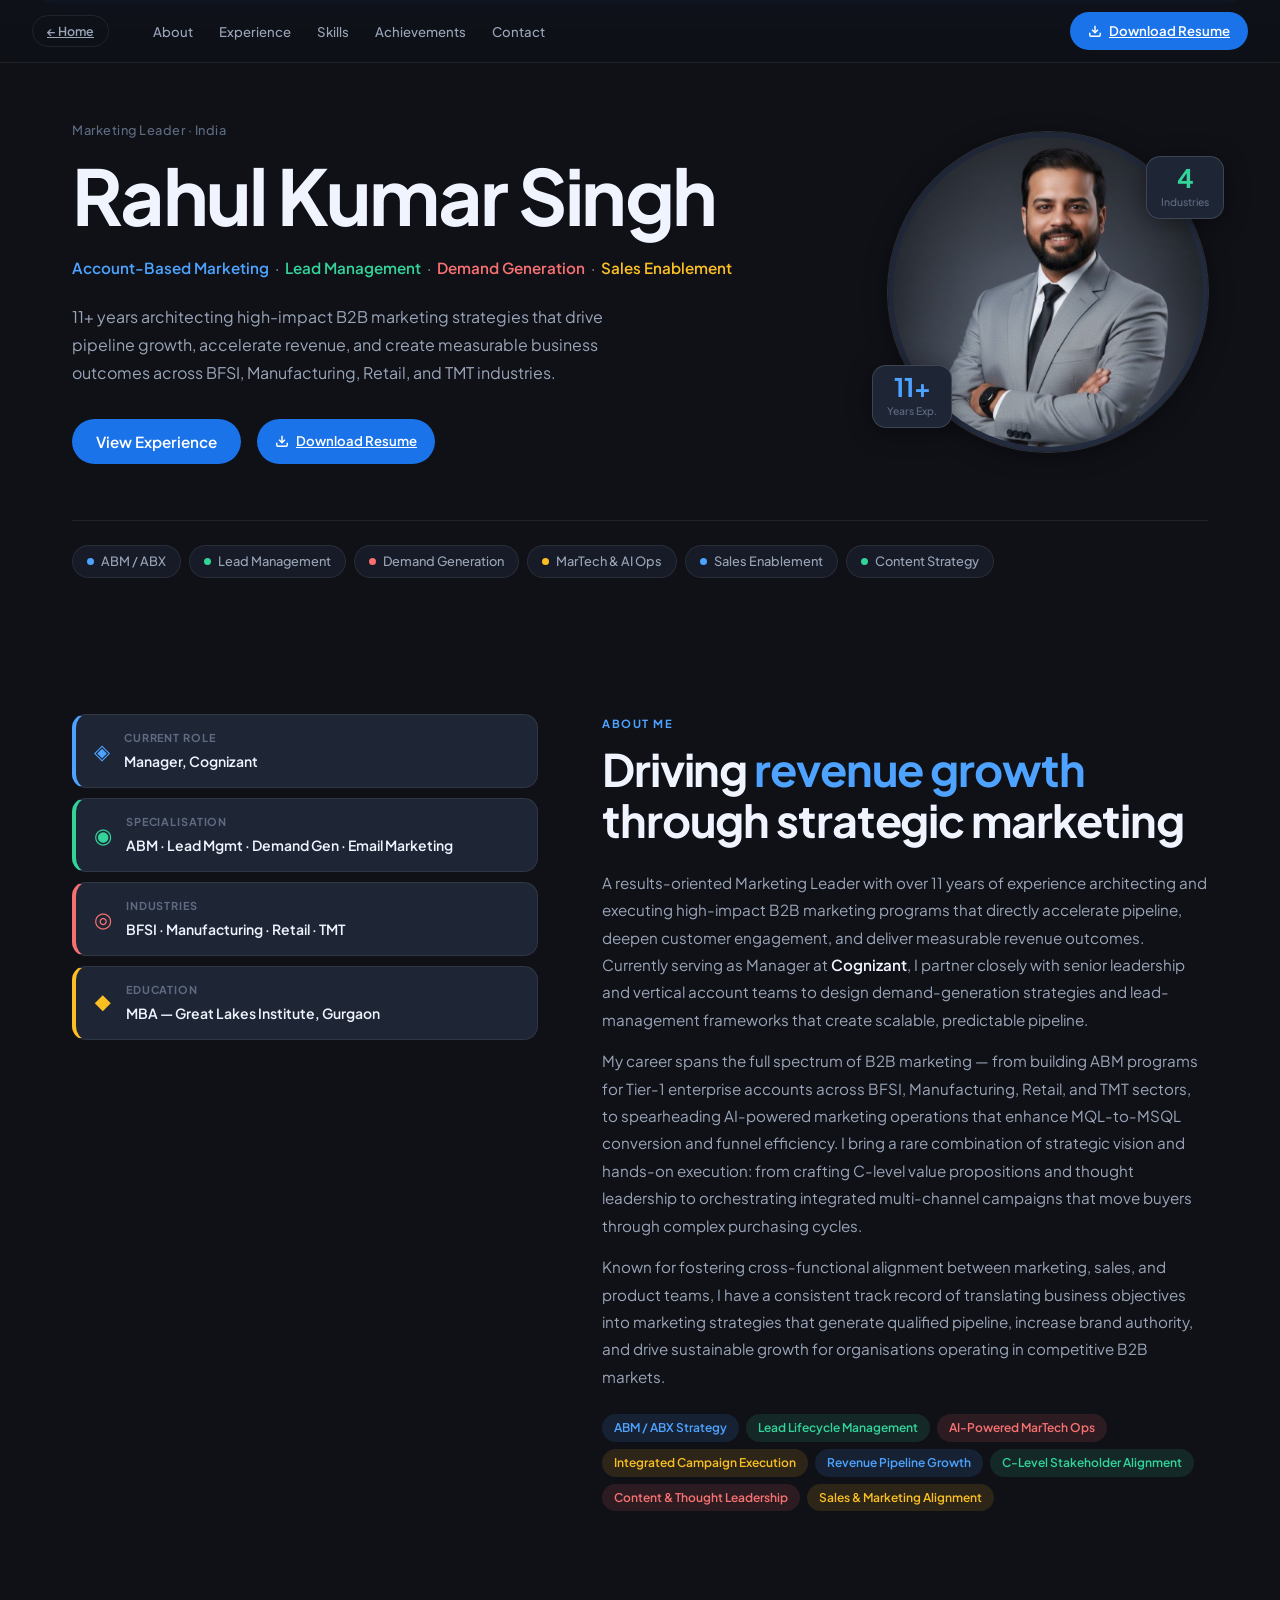
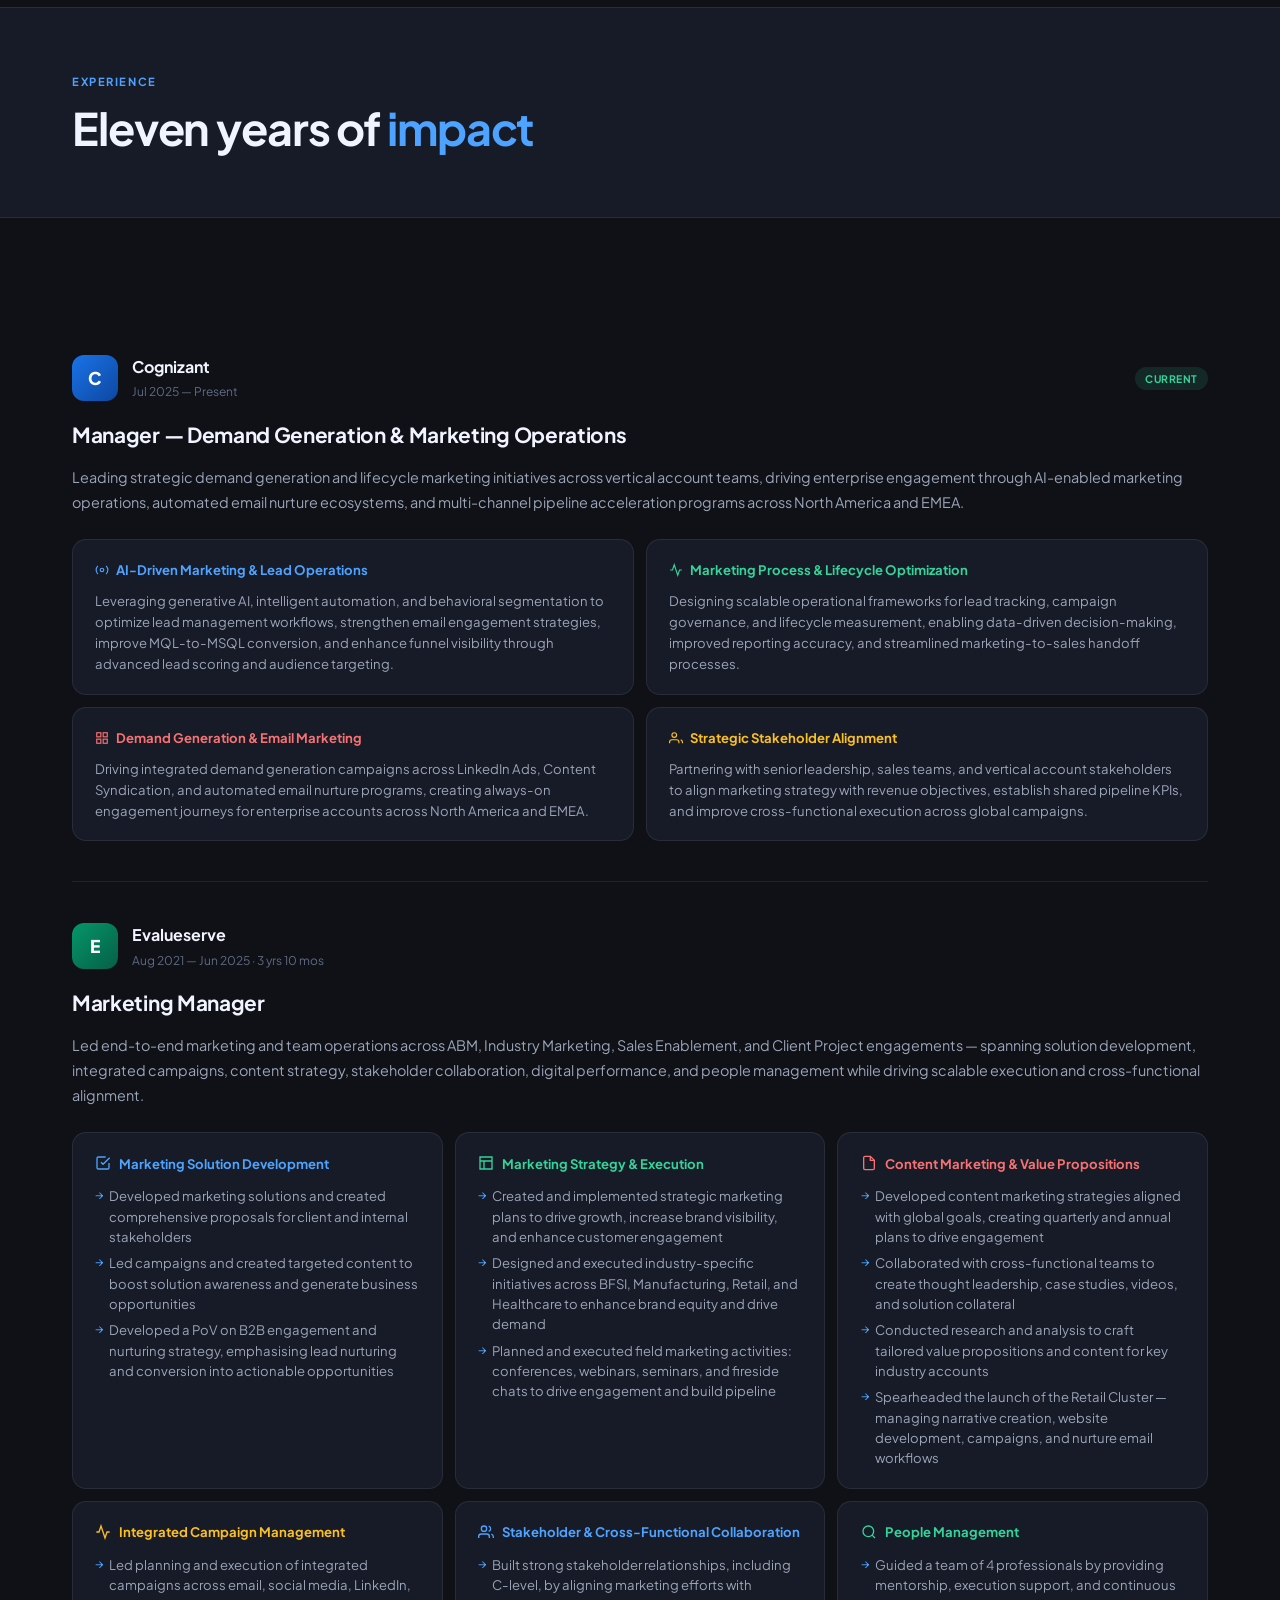
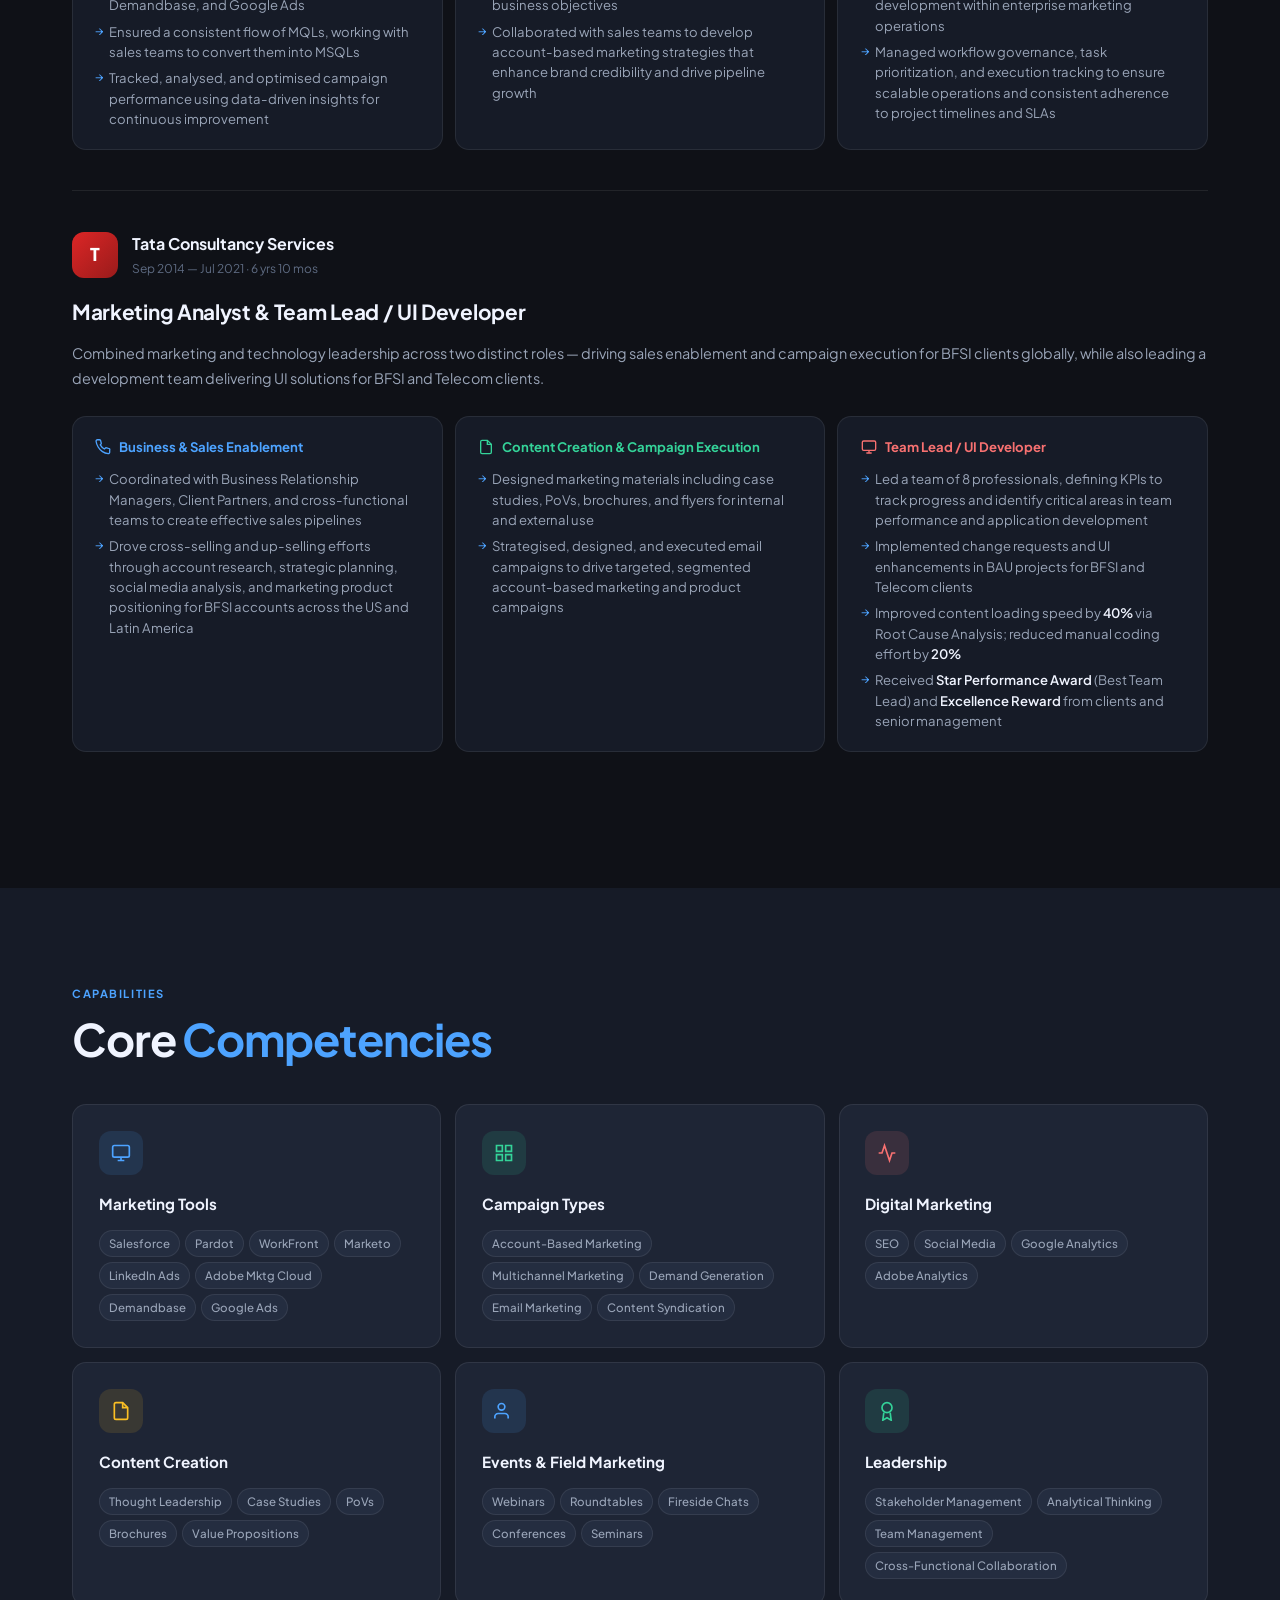
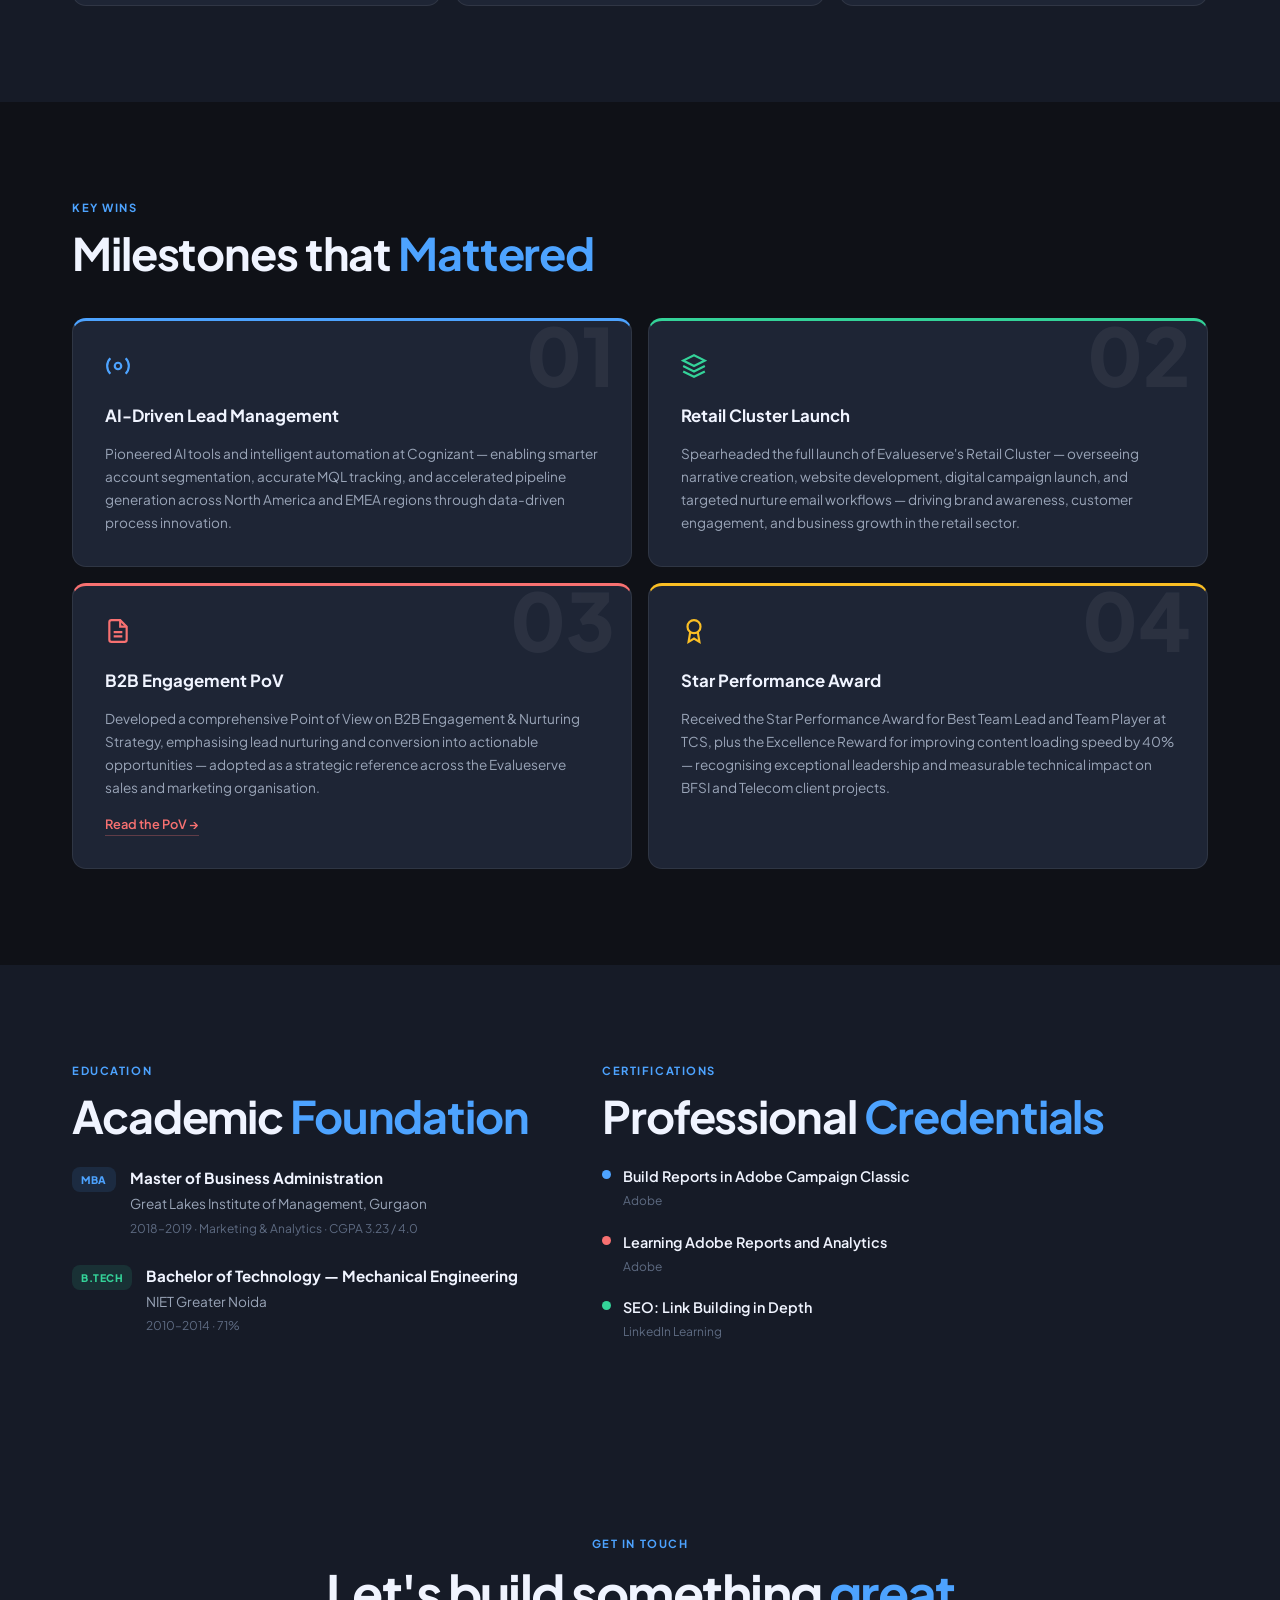
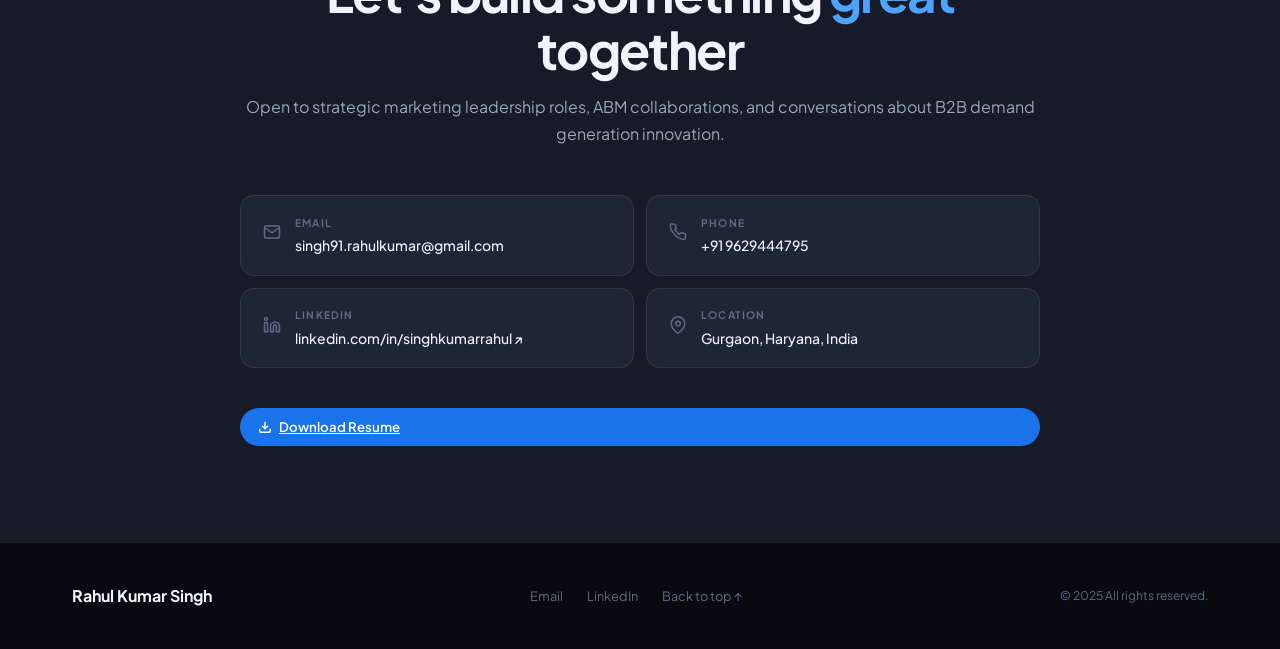
==== commit 46f8d837: "Update experience.html" ====
--- a/experience.html
+++ b/experience.html
@@ -63,10 +63,17 @@
       <p class="hero-desc fade-up delay-3">11+ years architecting high-impact B2B marketing strategies that drive pipeline growth, accelerate revenue, and create measurable business outcomes across BFSI, Manufacturing, Retail, and TMT industries.</p>
       <div class="hero-cta fade-up delay-4">
         <a href="#experience" class="btn-primary">View Experience</a>
-        <button class="btn-outline" onclick="downloadResume()">
-          <svg width="15" height="15" viewBox="0 0 24 24" fill="none" stroke="currentColor" stroke-width="2.5"><path d="M21 15v4a2 2 0 0 1-2 2H5a2 2 0 0 1-2-2v-4"/><polyline points="7 10 12 15 17 10"/><line x1="12" y1="15" x2="12" y2="3"/></svg>
-          Download Resume
-        </button>
+        <a href="Rahul_Kumar_Singh_Resume.pdf" 
+   download="Rahul_Kumar_Singh_Resume.pdf" 
+   class="btn-dl">
+  <svg width="14" height="14" viewBox="0 0 24 24" fill="none" 
+       stroke="currentColor" stroke-width="2.5">
+    <path d="M21 15v4a2 2 0 0 1-2 2H5a2 2 0 0 1-2-2v-4"/>
+    <polyline points="7 10 12 15 17 10"/>
+    <line x1="12" y1="15" x2="12" y2="3"/>
+  </svg>
+  Download Resume
+</a>
       </div>
     </div>
     <div class="hero-photo fade-up delay-2">
@@ -397,10 +404,17 @@
         <a href="https://www.linkedin.com/in/singhkumarrahul" target="_blank" class="cc"><div class="cc-ico"><svg width="18" height="18" viewBox="0 0 24 24" fill="none" stroke="currentColor" stroke-width="2"><path d="M16 8a6 6 0 0 1 6 6v7h-4v-7a2 2 0 0 0-2-2 2 2 0 0 0-2 2v7h-4v-7a6 6 0 0 1 6-6z"/><rect x="2" y="9" width="4" height="12"/><circle cx="4" cy="4" r="2"/></svg></div><div><div class="cc-lbl">LinkedIn</div><div class="cc-val">linkedin.com/in/singhkumarrahul ↗</div></div></a>
         <div class="cc"><div class="cc-ico"><svg width="18" height="18" viewBox="0 0 24 24" fill="none" stroke="currentColor" stroke-width="2"><path d="M21 10c0 7-9 13-9 13s-9-6-9-13a9 9 0 0 1 18 0z"/><circle cx="12" cy="10" r="3"/></svg></div><div><div class="cc-lbl">Location</div><div class="cc-val">Gurgaon, Haryana, India</div></div></div>
       </div>
-      <button class="btn-dl-lg" onclick="downloadResume()">
-        <svg width="18" height="18" viewBox="0 0 24 24" fill="none" stroke="currentColor" stroke-width="2.5"><path d="M21 15v4a2 2 0 0 1-2 2H5a2 2 0 0 1-2-2v-4"/><polyline points="7 10 12 15 17 10"/><line x1="12" y1="15" x2="12" y2="3"/></svg>
-        Download Resume PDF
-      </button>
+      <a href="Rahul_Kumar_Singh_Resume.pdf" 
+   download="Rahul_Kumar_Singh_Resume.pdf" 
+   class="btn-dl">
+  <svg width="14" height="14" viewBox="0 0 24 24" fill="none" 
+       stroke="currentColor" stroke-width="2.5">
+    <path d="M21 15v4a2 2 0 0 1-2 2H5a2 2 0 0 1-2-2v-4"/>
+    <polyline points="7 10 12 15 17 10"/>
+    <line x1="12" y1="15" x2="12" y2="3"/>
+  </svg>
+  Download Resume
+</a>
     </div>
   </div>
 </section>
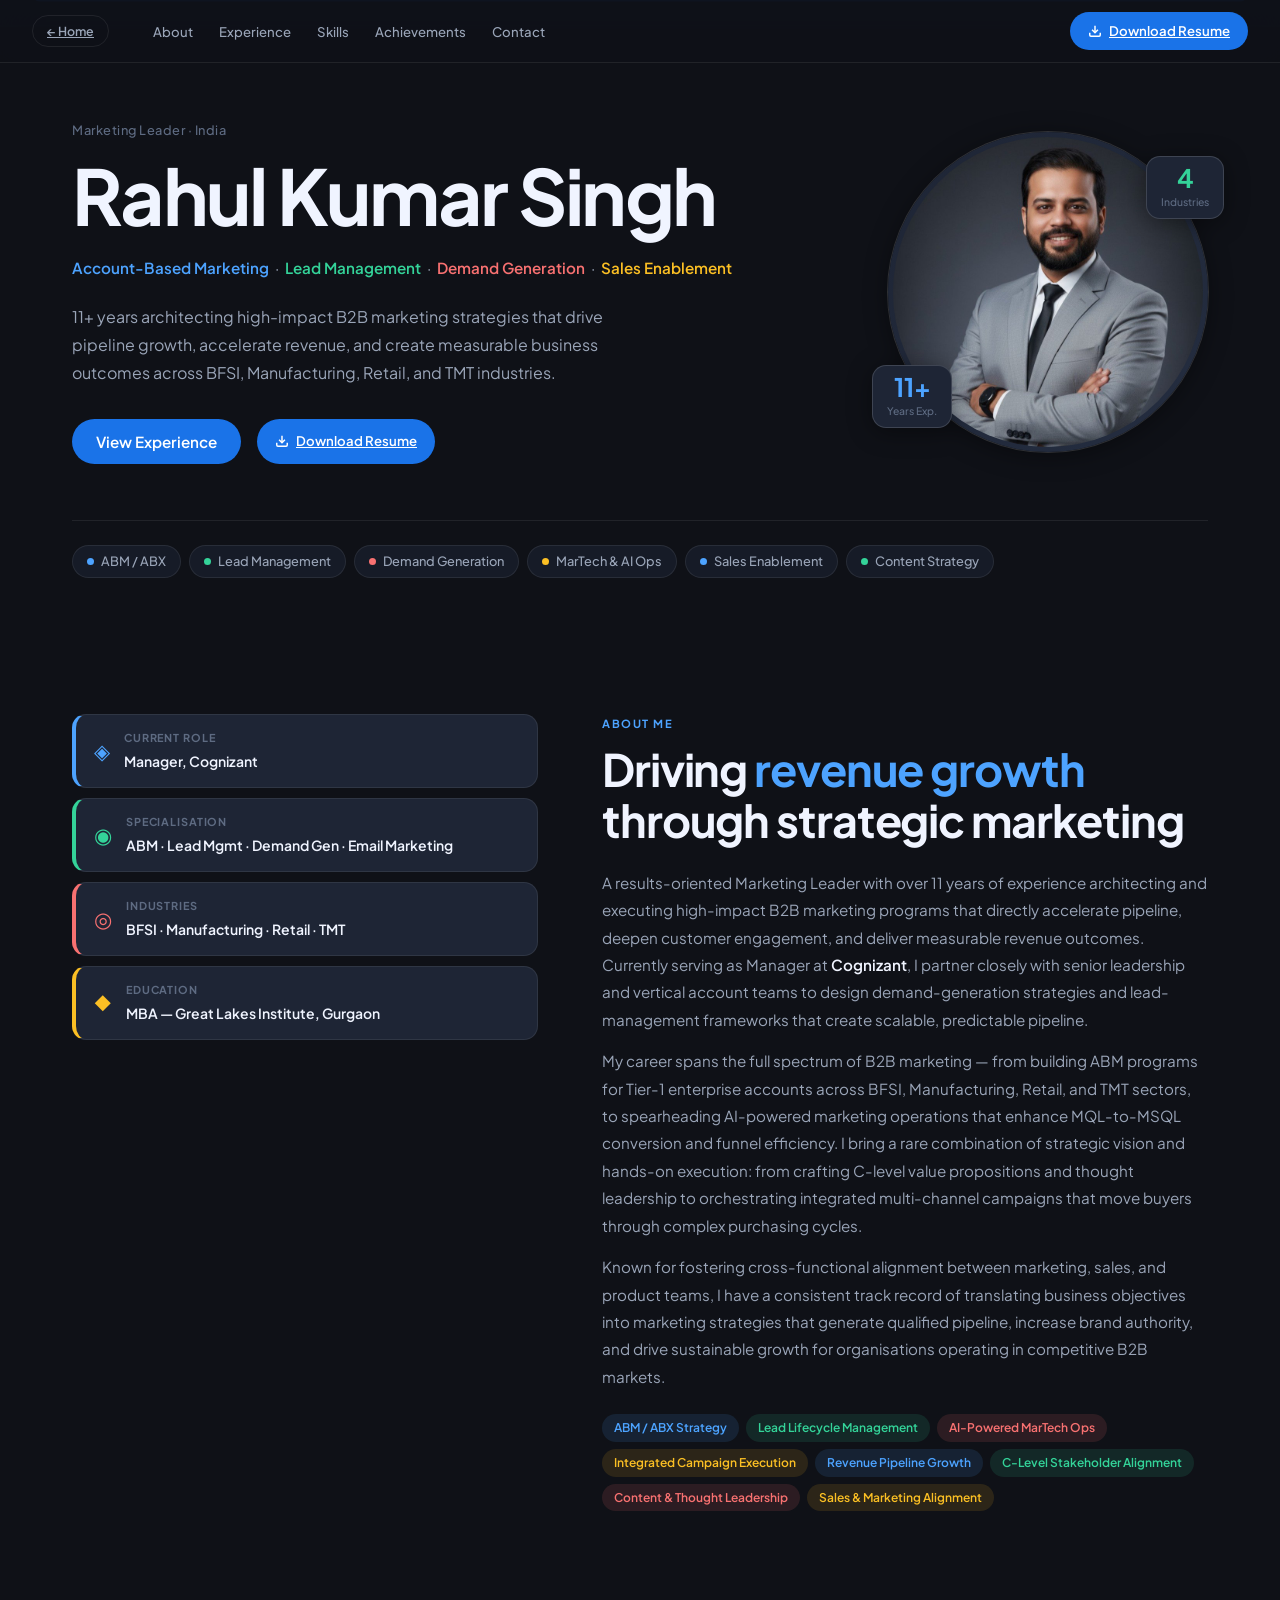
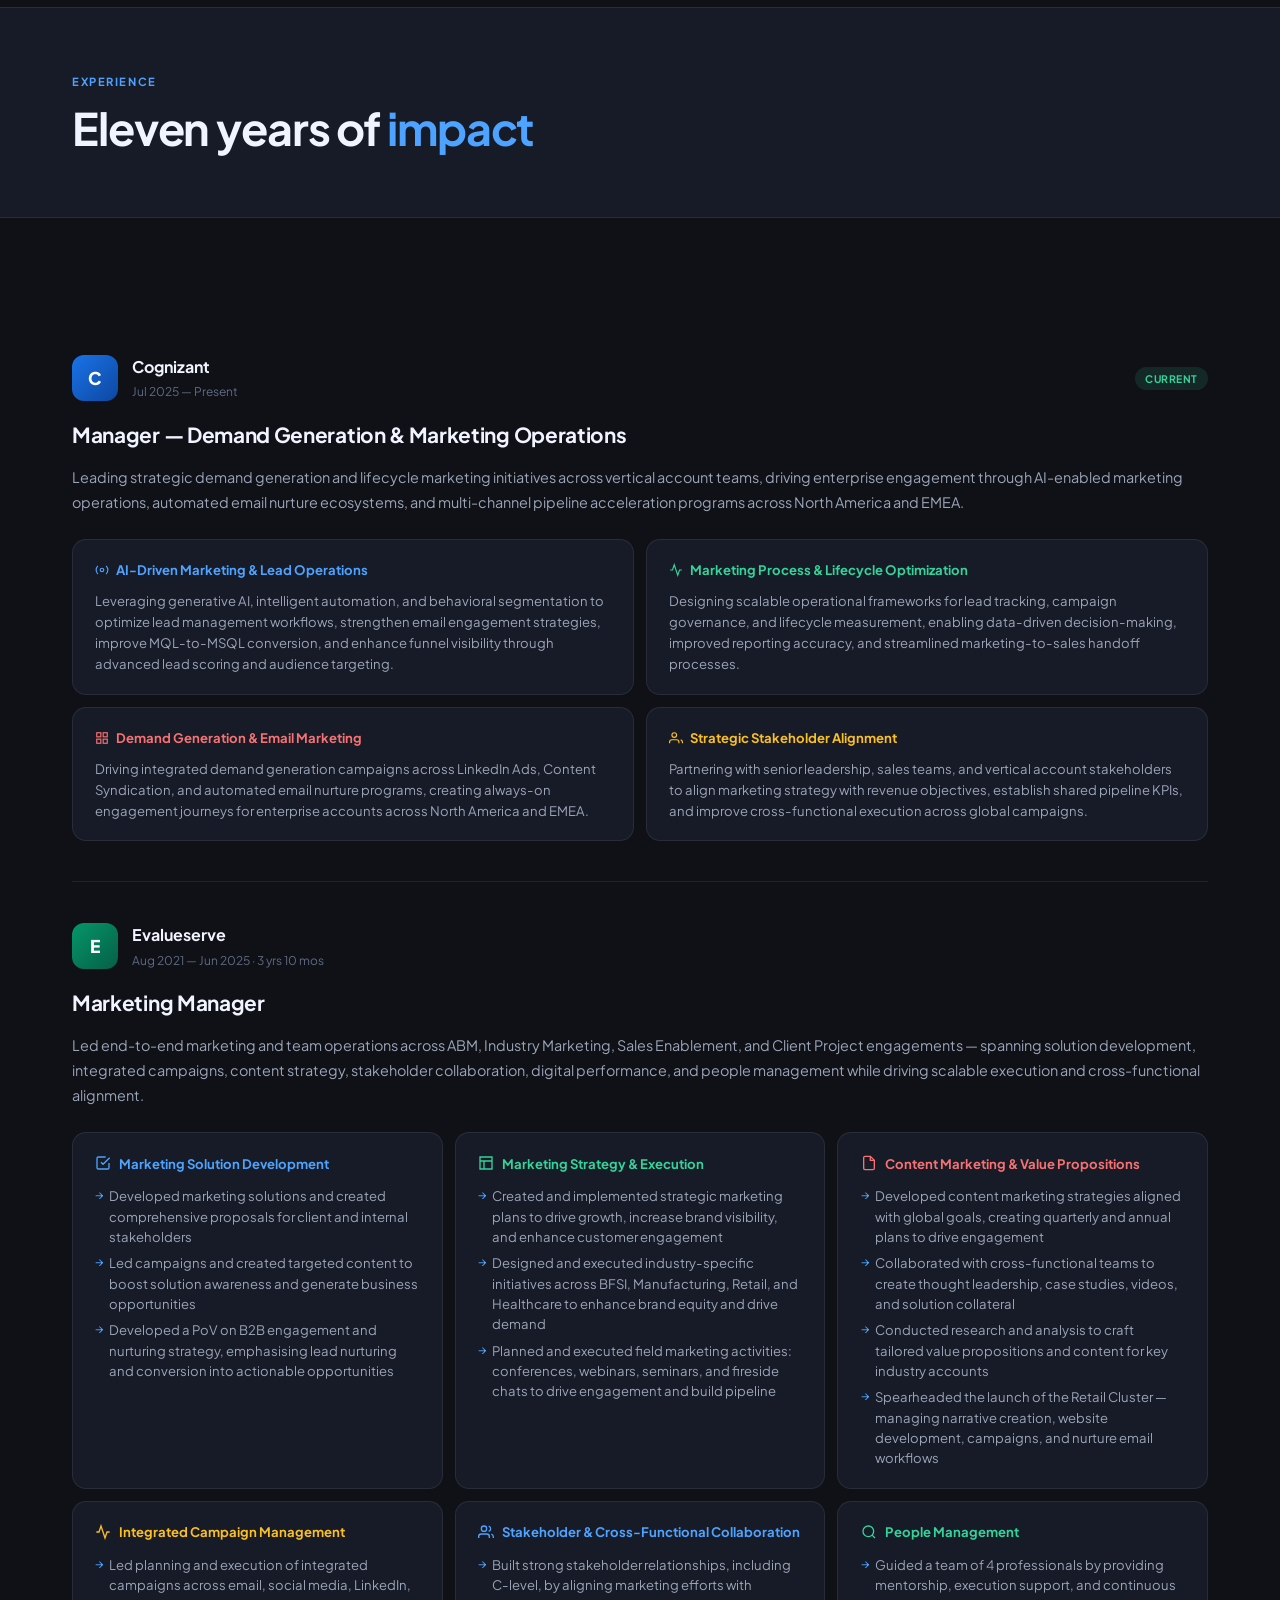
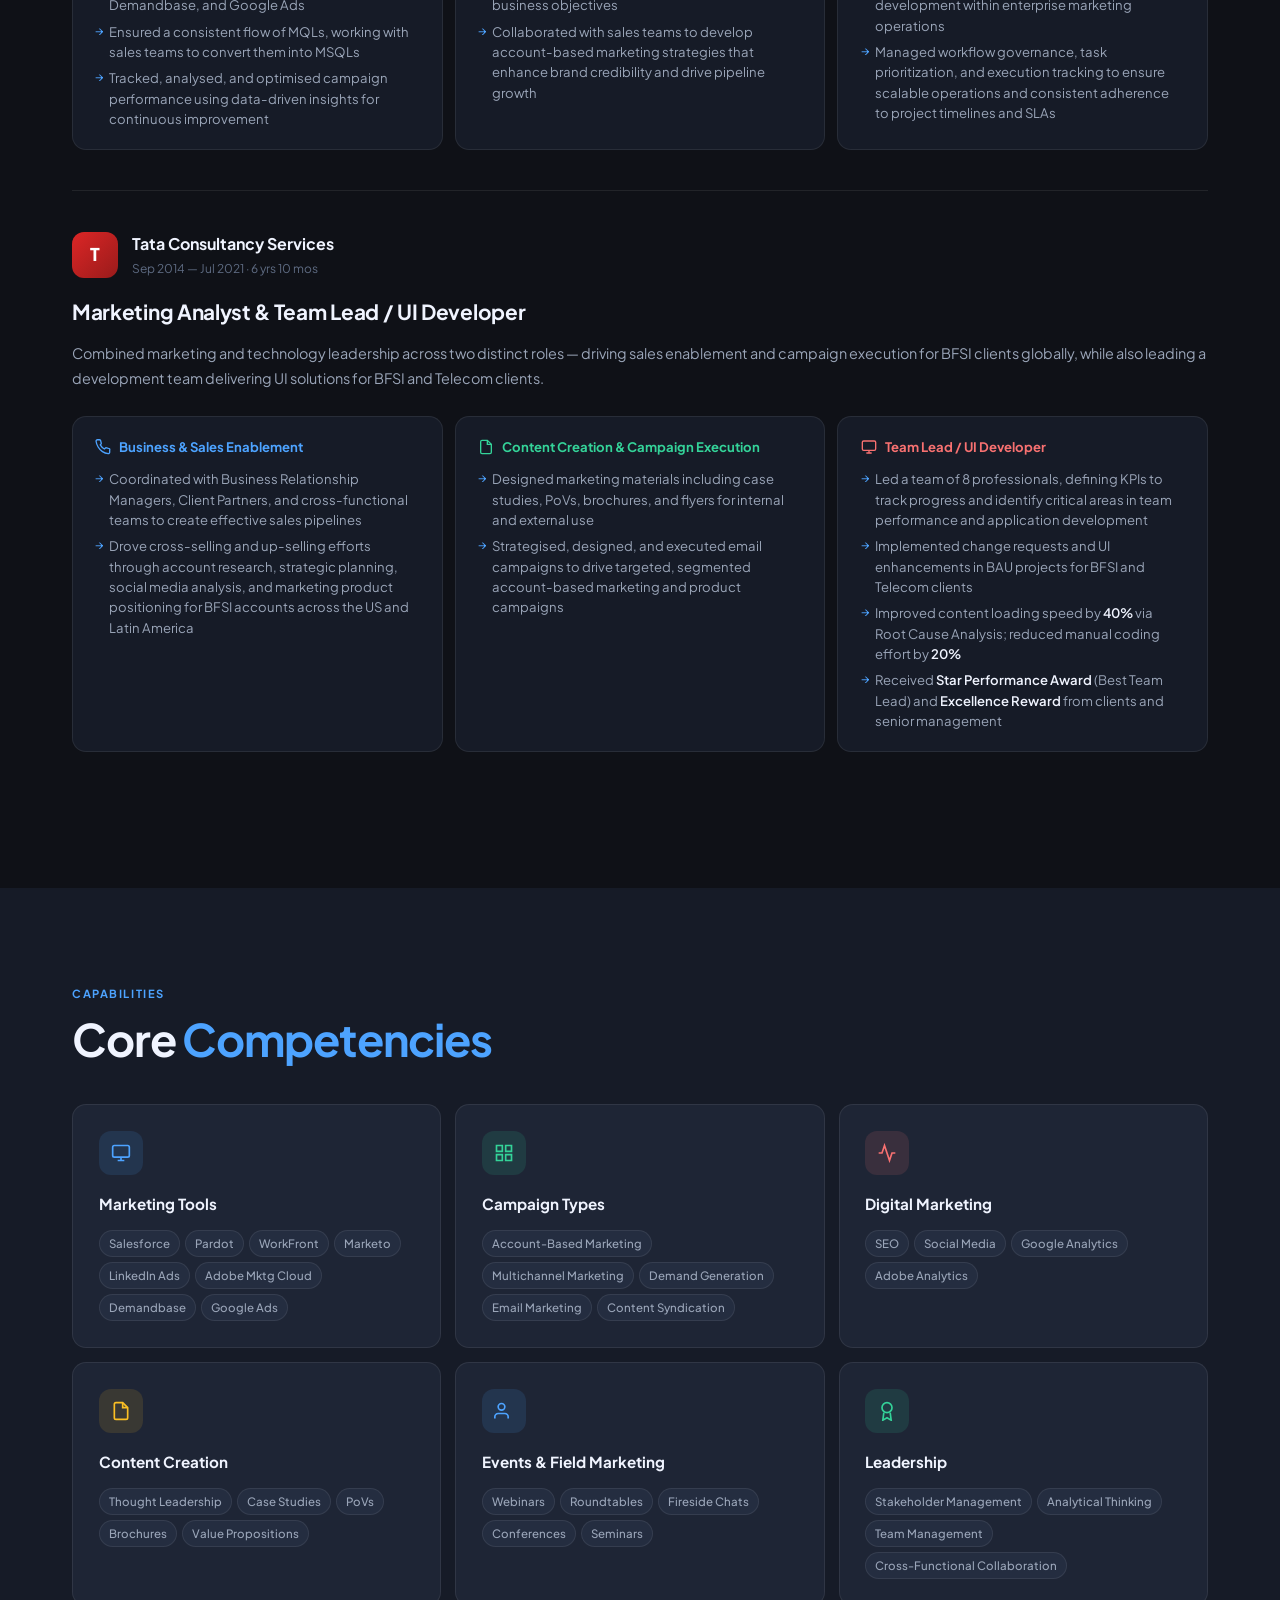
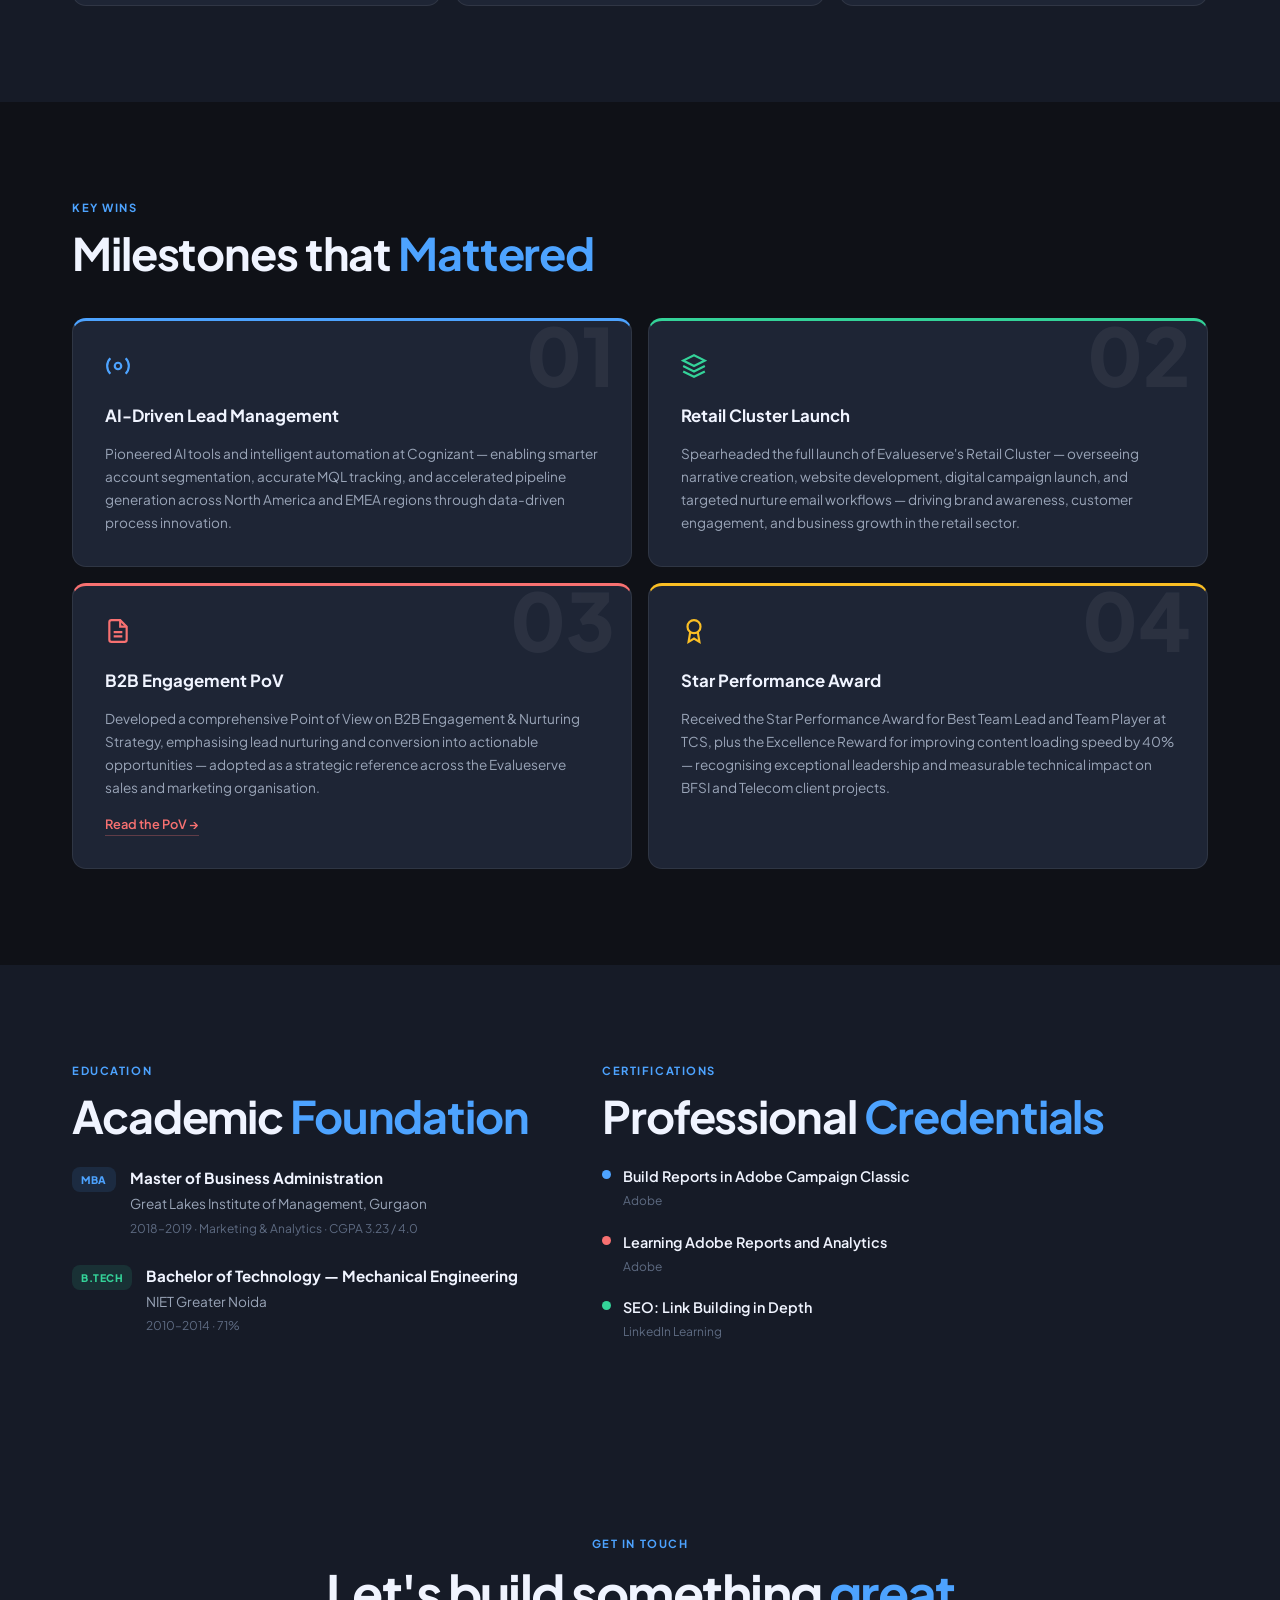
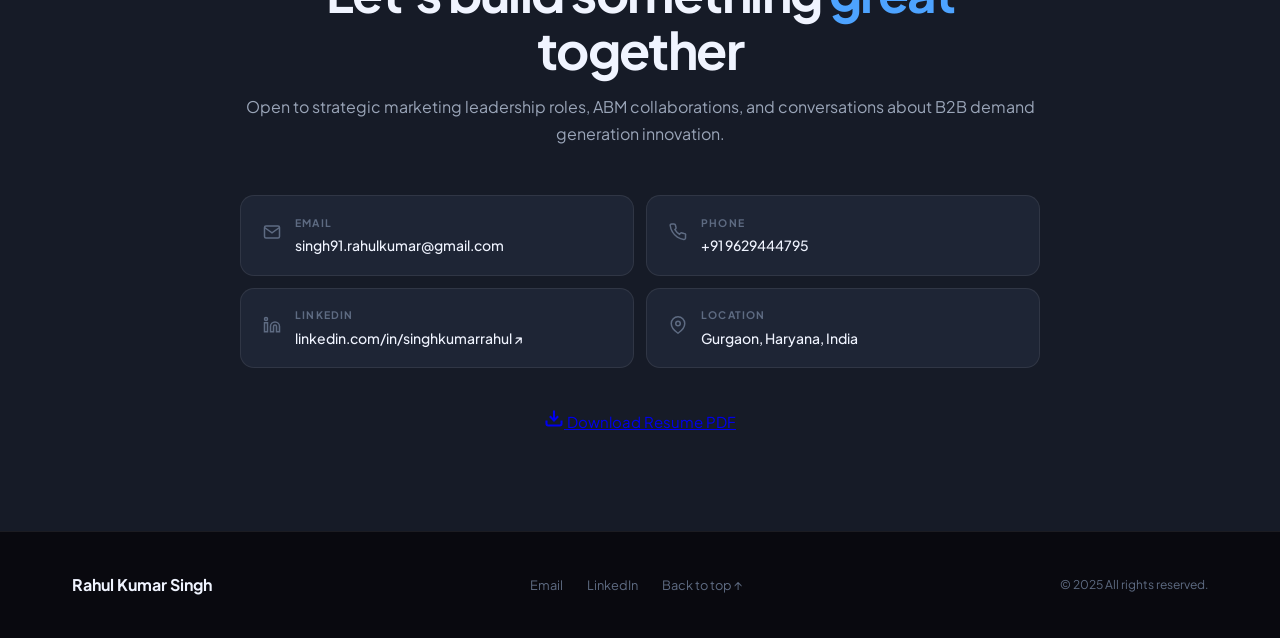
==== commit 6d649cc9: "Update experience.html" ====
--- a/experience.html
+++ b/experience.html
@@ -45,7 +45,10 @@
   <a href="#skills" onclick="closeMenu()">Skills</a>
   <a href="#achievements" onclick="closeMenu()">Achievements</a>
   <a href="#contact" onclick="closeMenu()">Contact</a>
-  <button class="btn-dl-mob" onclick="downloadResume();closeMenu()">Download Resume</button>
+  <a href="Rahul_Kumar_Singh_Resume.pdf" 
+   download="Rahul_Kumar_Singh_Resume.pdf" 
+   class="btn-dl-mob" 
+   onclick="closeMenu()">Download Resume</a>
 </div>
 
 <!-- HERO -->
@@ -404,16 +407,16 @@
         <a href="https://www.linkedin.com/in/singhkumarrahul" target="_blank" class="cc"><div class="cc-ico"><svg width="18" height="18" viewBox="0 0 24 24" fill="none" stroke="currentColor" stroke-width="2"><path d="M16 8a6 6 0 0 1 6 6v7h-4v-7a2 2 0 0 0-2-2 2 2 0 0 0-2 2v7h-4v-7a6 6 0 0 1 6-6z"/><rect x="2" y="9" width="4" height="12"/><circle cx="4" cy="4" r="2"/></svg></div><div><div class="cc-lbl">LinkedIn</div><div class="cc-val">linkedin.com/in/singhkumarrahul ↗</div></div></a>
         <div class="cc"><div class="cc-ico"><svg width="18" height="18" viewBox="0 0 24 24" fill="none" stroke="currentColor" stroke-width="2"><path d="M21 10c0 7-9 13-9 13s-9-6-9-13a9 9 0 0 1 18 0z"/><circle cx="12" cy="10" r="3"/></svg></div><div><div class="cc-lbl">Location</div><div class="cc-val">Gurgaon, Haryana, India</div></div></div>
       </div>
-      <a href="Rahul_Kumar_Singh_Resume.pdf" 
+     <a href="Rahul_Kumar_Singh_Resume.pdf" 
    download="Rahul_Kumar_Singh_Resume.pdf" 
-   class="btn-dl">
-  <svg width="14" height="14" viewBox="0 0 24 24" fill="none" 
+   class="btn-download-large">
+  <svg width="20" height="20" viewBox="0 0 24 24" fill="none" 
        stroke="currentColor" stroke-width="2.5">
     <path d="M21 15v4a2 2 0 0 1-2 2H5a2 2 0 0 1-2-2v-4"/>
     <polyline points="7 10 12 15 17 10"/>
     <line x1="12" y1="15" x2="12" y2="3"/>
   </svg>
-  Download Resume
+  Download Resume PDF
 </a>
     </div>
   </div>
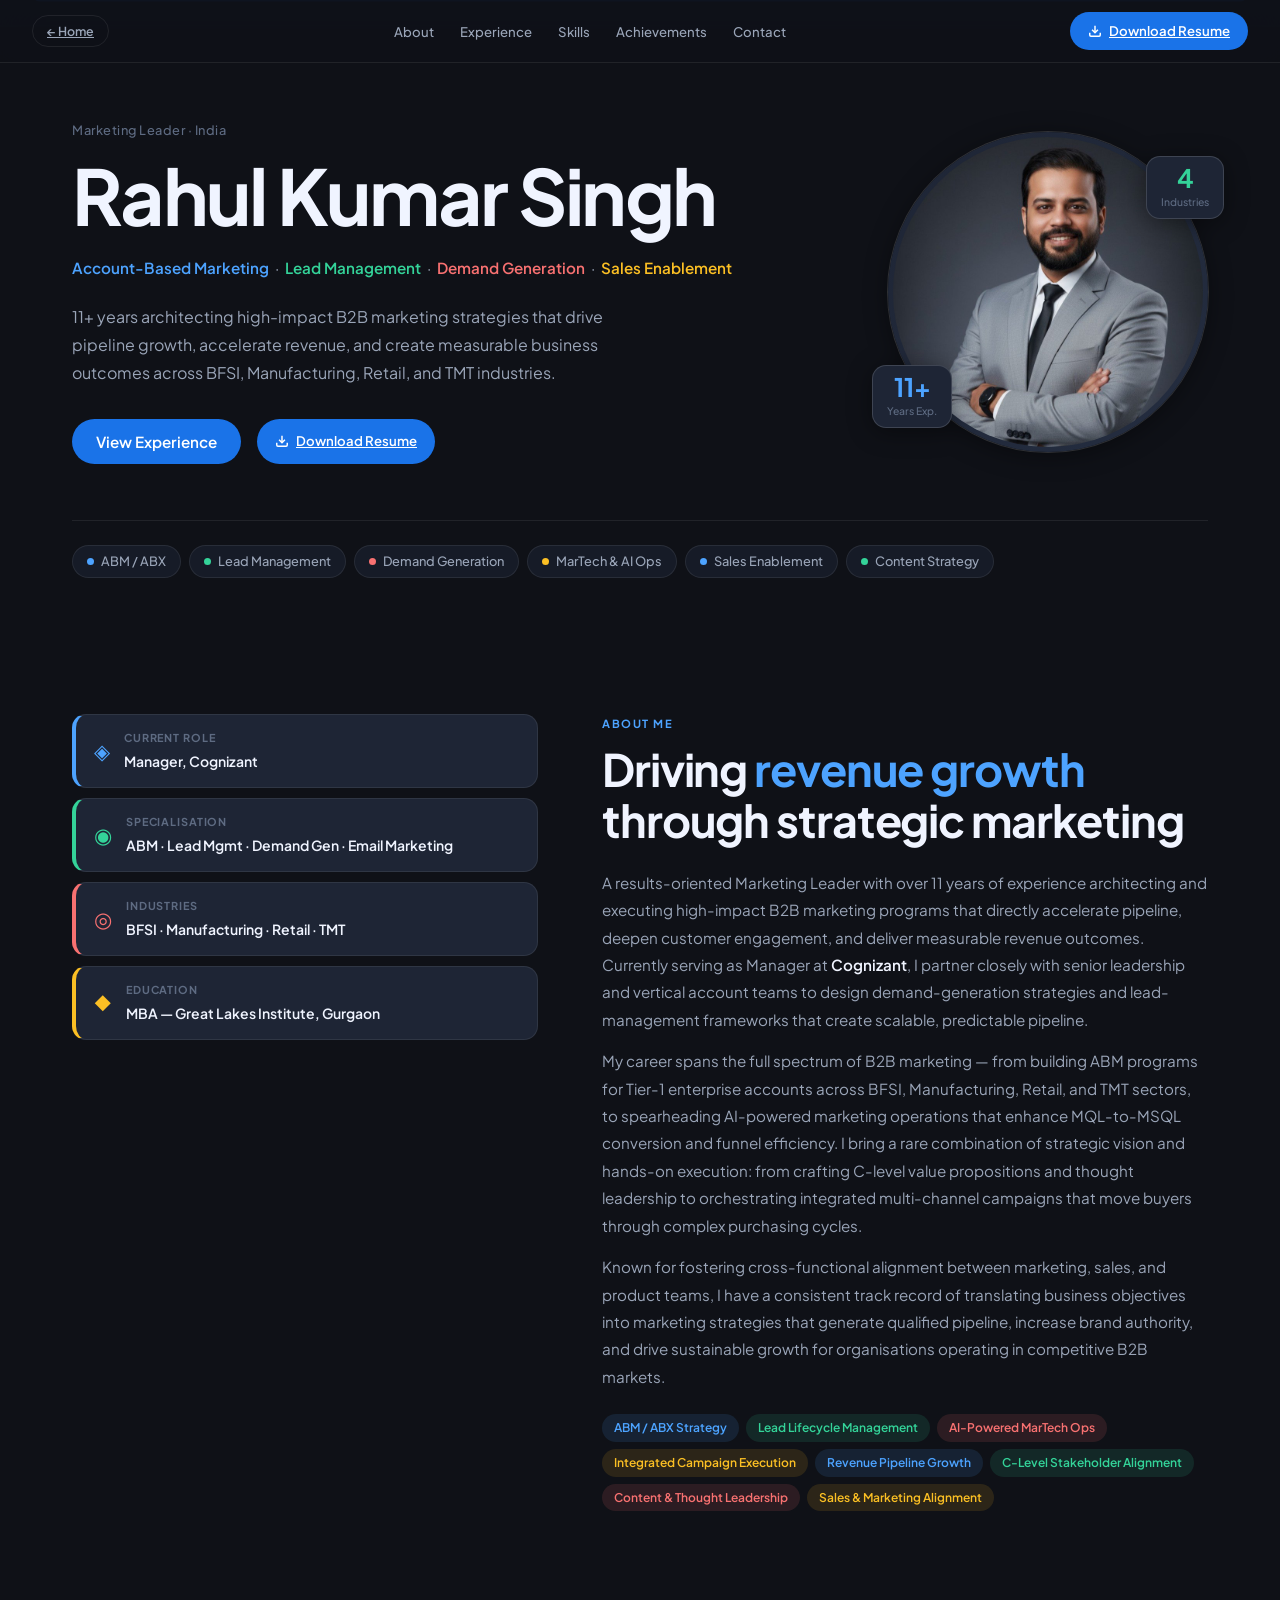
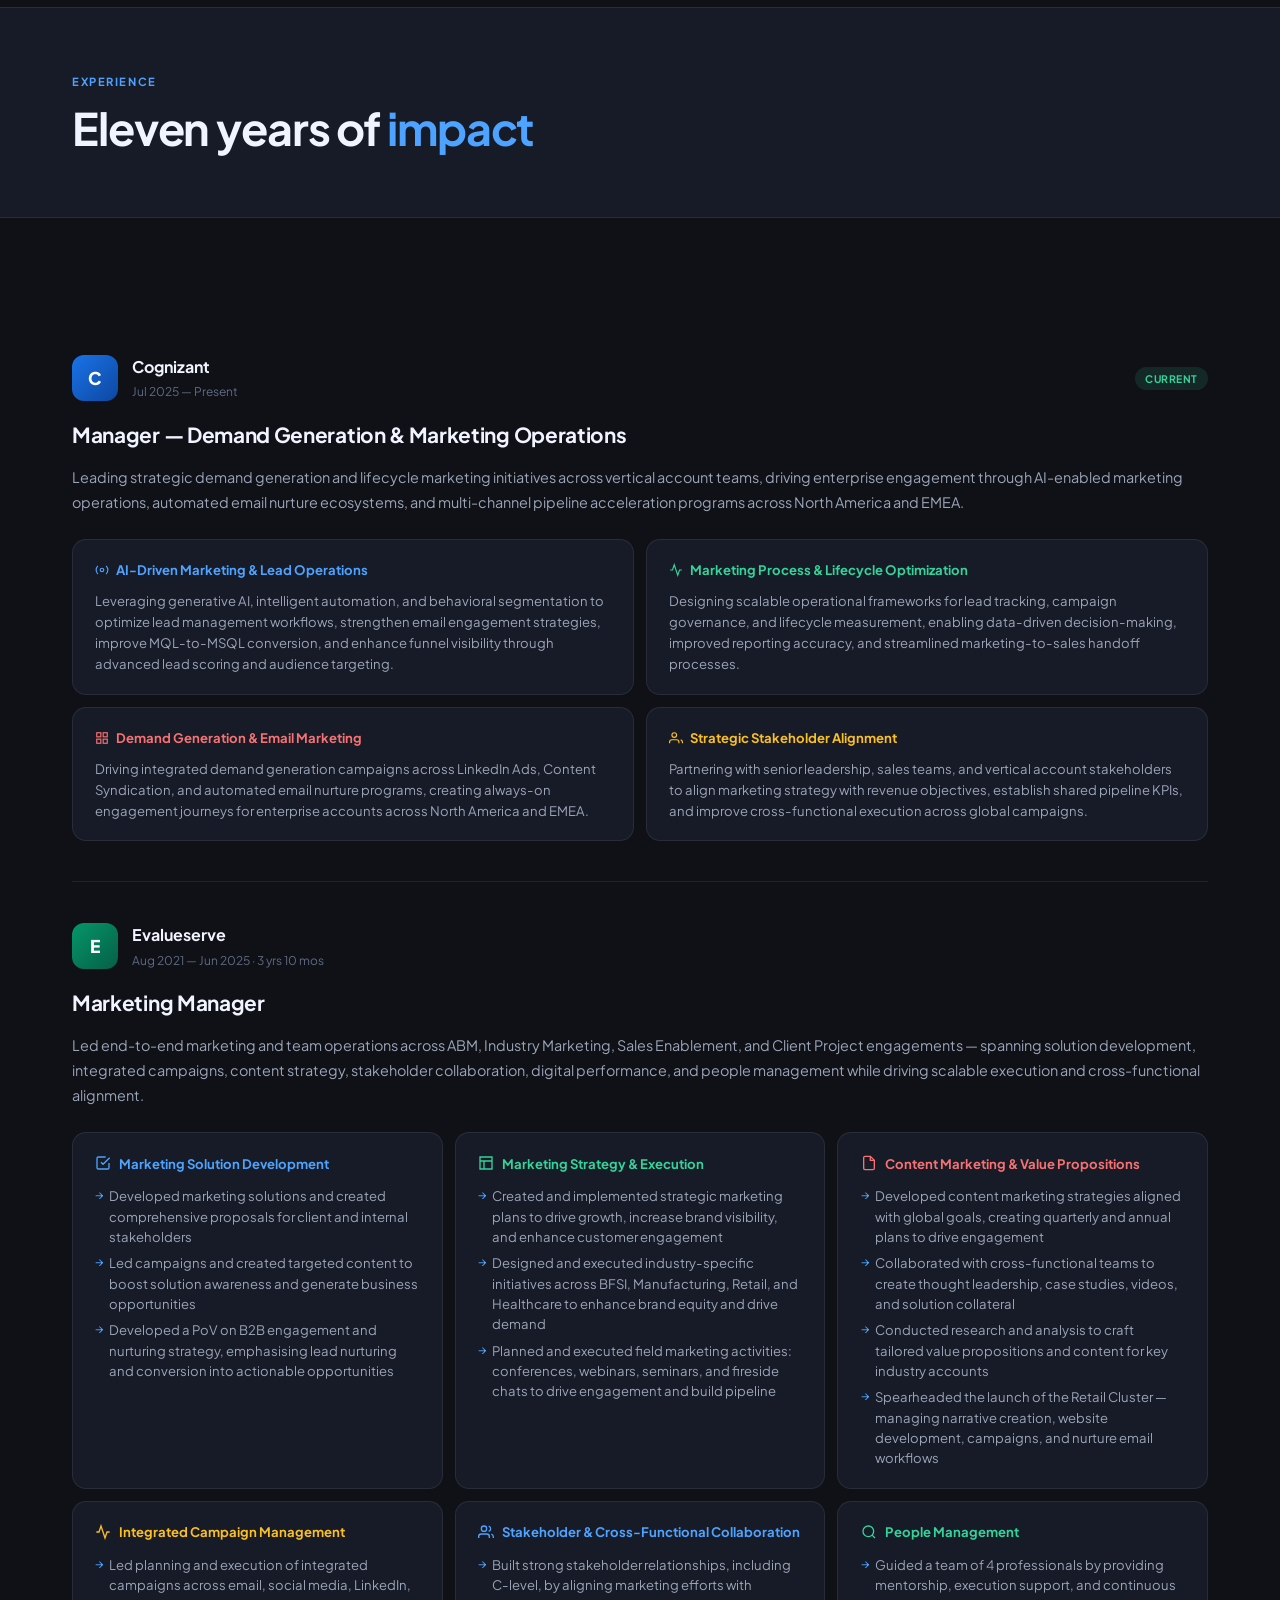
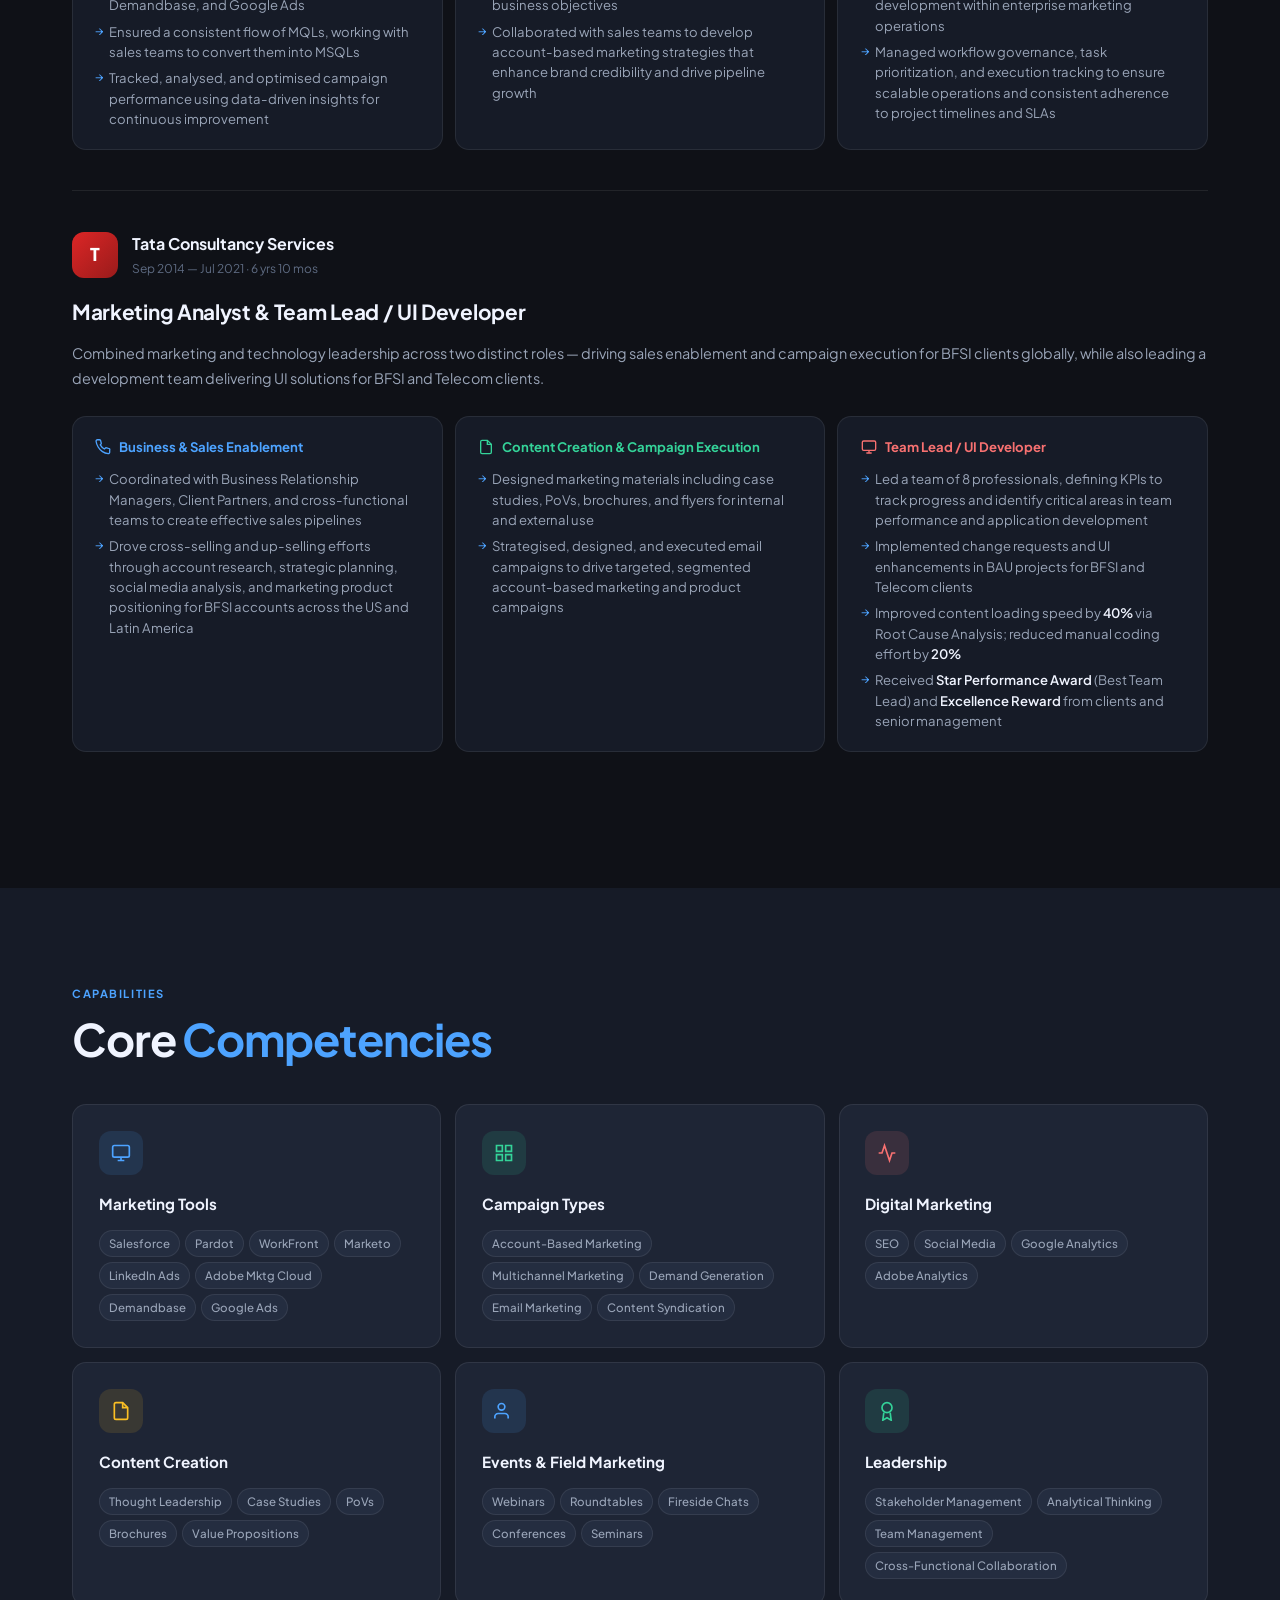
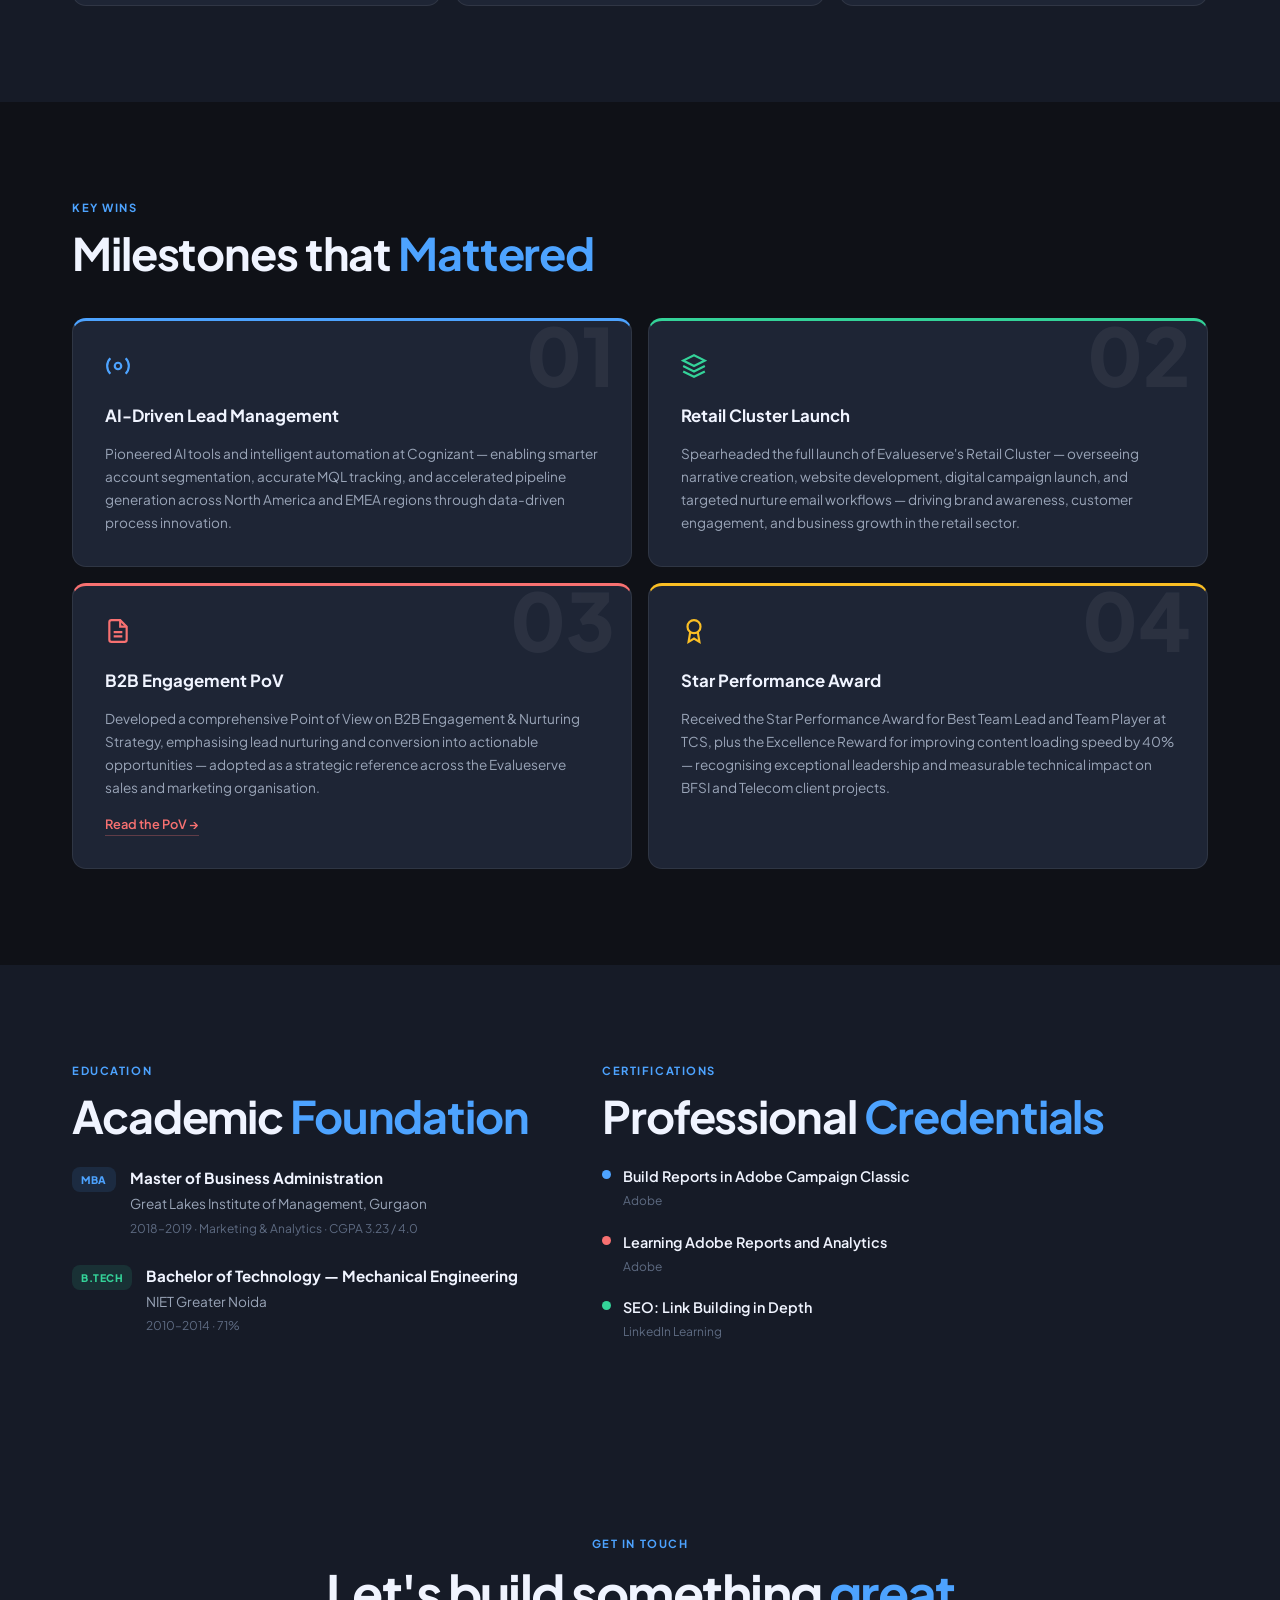
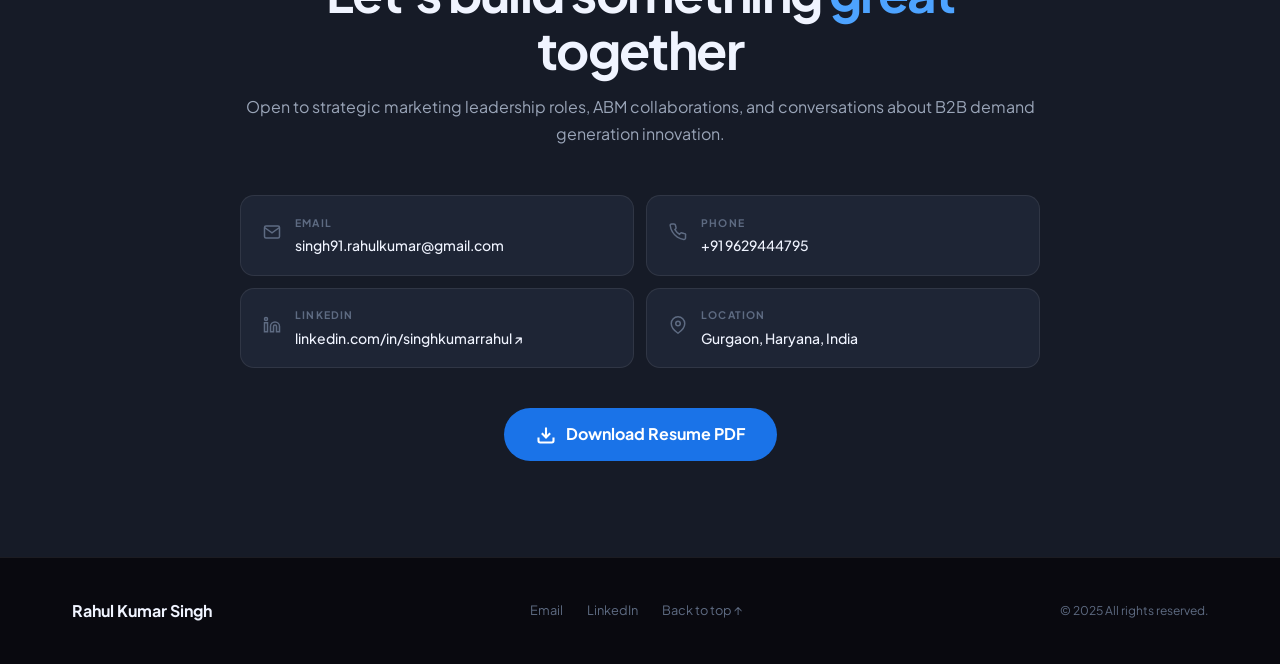
==== commit aa0399c8: "Update experience.html" ====
--- a/experience.html
+++ b/experience.html
@@ -45,10 +45,12 @@
   <a href="#skills" onclick="closeMenu()">Skills</a>
   <a href="#achievements" onclick="closeMenu()">Achievements</a>
   <a href="#contact" onclick="closeMenu()">Contact</a>
-  <a href="Rahul_Kumar_Singh_Resume.pdf" 
-   download="Rahul_Kumar_Singh_Resume.pdf" 
-   class="btn-dl-mob" 
-   onclick="closeMenu()">Download Resume</a>
+  <a href="Rahul_Kumar_Singh_Resume.pdf"
+   download="Rahul_Kumar_Singh_Resume.pdf"
+   class="btn-dl-mob"
+   onclick="closeMenu()">
+  ⬇ Download Resume
+</a>
 </div>
 
 <!-- HERO -->
--- a/css/style.css
+++ b/css/style.css
@@ -38,13 +38,21 @@
 ::-webkit-scrollbar-thumb { background: var(--bg4); border-radius: 3px; }
 
 .nav-back-btn {
-  font-size: 0.775rem; font-weight: 600; color: var(--t2);
-  border: 1px solid var(--border); padding: 5px 14px;
-  border-radius: var(--r-pill); margin-right: 1.5rem; flex-shrink: 0;
+  font-size: 0.775rem;
+  font-weight: 600;
+  color: var(--t2);
+  border: 1px solid var(--border);
+  padding: 5px 14px;
+  border-radius: var(--r-pill);
+  flex-shrink: 0;
   transition: color 0.2s, border-color 0.2s;
-}
-.nav-back-btn:hover { color: var(--t1); border-color: var(--border2); }
-
+  margin-right: auto; /* ← pushes everything else to right */
+}
+
+.nav-back-btn:hover {
+  color: var(--t1);
+  border-color: var(--border2);
+}
 /* ---- NAV ---- */
 .nav {
   position: fixed; top: 0; left: 0; right: 0; z-index: 100;
@@ -55,9 +63,14 @@
 }
 .nav.scrolled { box-shadow: 0 2px 20px rgba(0,0,0,0.5); }
 .nav-inner {
-  max-width: 1280px; margin: 0 auto;
-  display: flex; align-items: center; justify-content: flex-end;
-  gap: 0.5rem; padding: 0 2rem; height: 62px;
+  max-width: 1280px;
+  margin: 0 auto;
+  display: flex;
+  align-items: center;
+  justify-content: space-between; /* ← key fix */
+  gap: 0.5rem;
+  padding: 0 2rem;
+  height: 62px;
 }
 .nav-links { display: flex; gap: 2px; list-style: none; margin-right: auto; }
 .nav-links a {
@@ -323,3 +336,35 @@
   .cc-grid { grid-template-columns: 1fr; }
   .footer-inner { flex-direction: column; text-align: center; }
 }
+
+.btn-download-large {
+  display: inline-flex;
+  align-items: center;
+  gap: 10px;
+  font-family: var(--fn);
+  font-size: 1rem;
+  font-weight: 700;
+  background: var(--blue-d);
+  color: #ffffff;
+  border: none;
+  padding: 13px 32px;
+  border-radius: 100px;
+  cursor: pointer;
+  text-decoration: none;
+  transition: background 0.2s ease, transform 0.15s ease, box-shadow 0.2s ease;
+}
+
+.btn-download-large:hover {
+  background: #1557b0;
+  transform: translateY(-2px);
+  box-shadow: 0 8px 24px rgba(26, 115, 232, 0.45);
+}
+
+.btn-download-large:active {
+  transform: translateY(0);
+  box-shadow: none;
+}
+
+.btn-download-large svg {
+  flex-shrink: 0;
+}
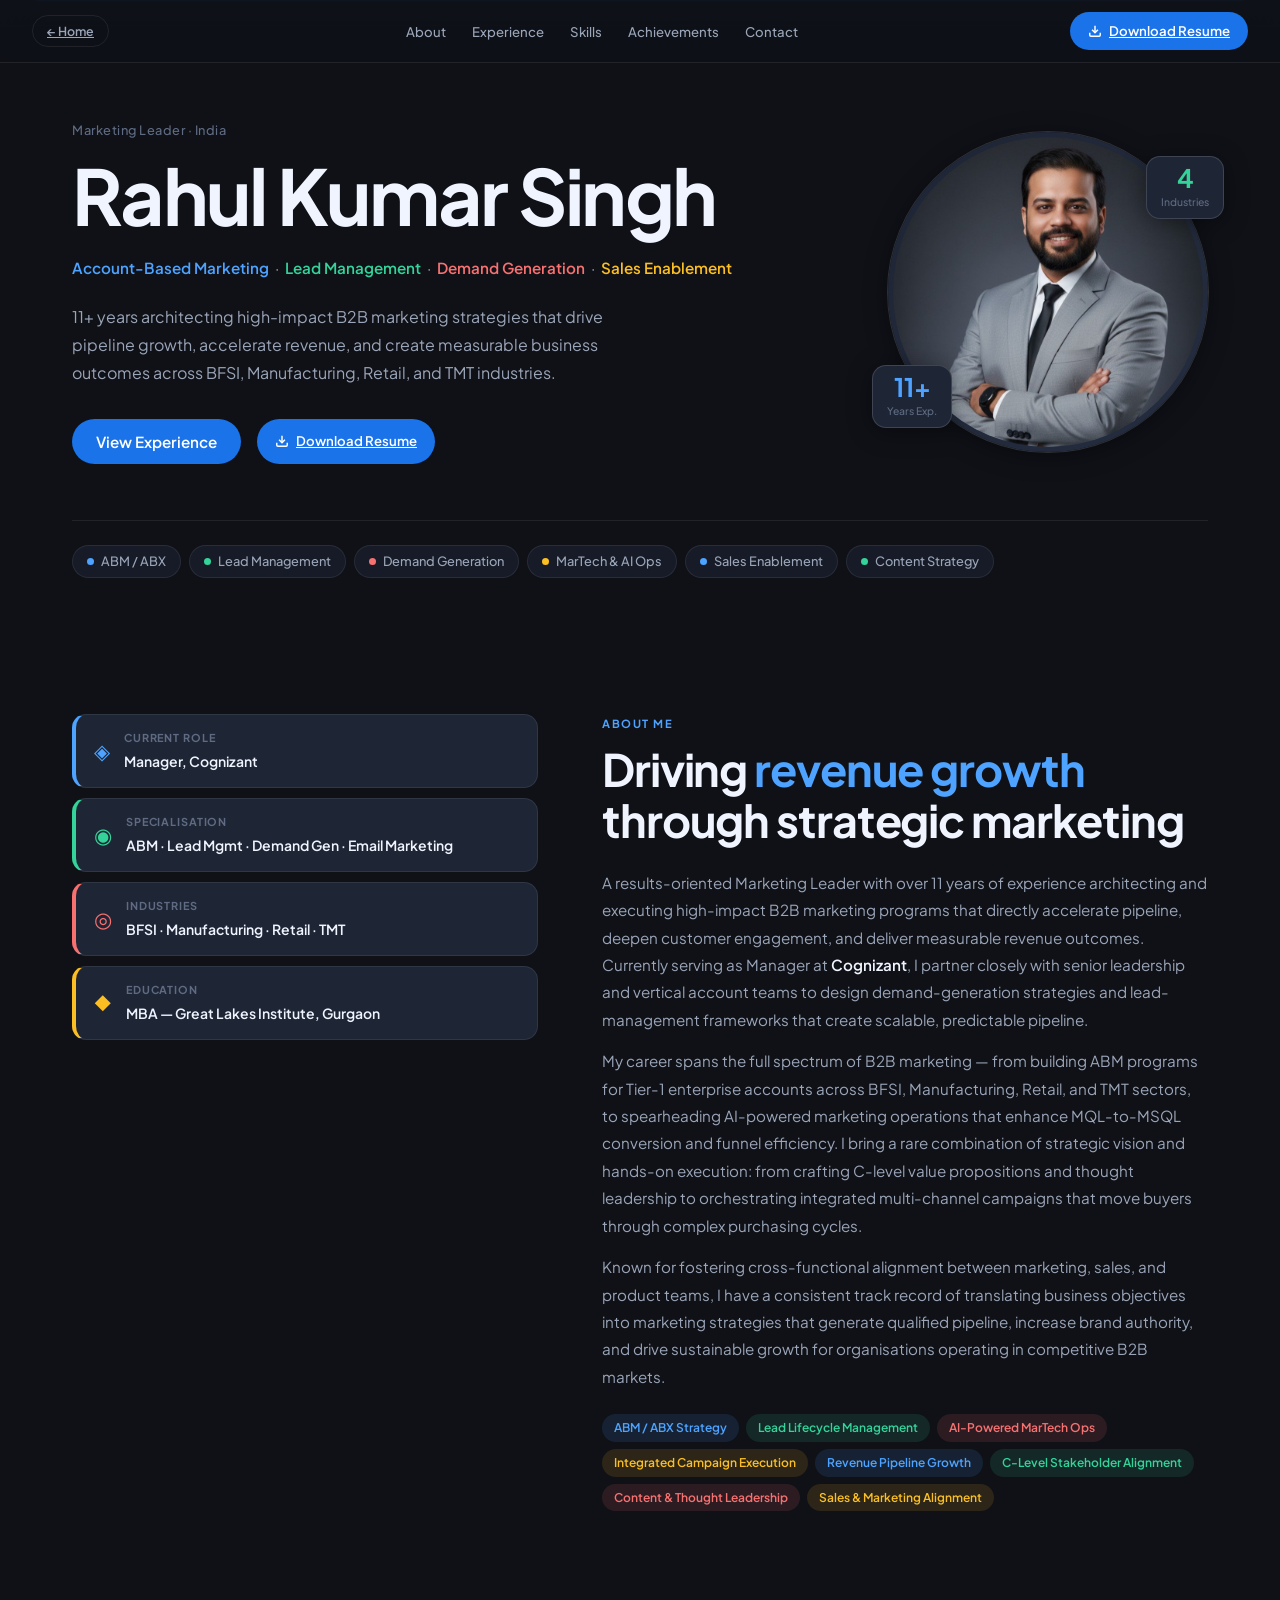
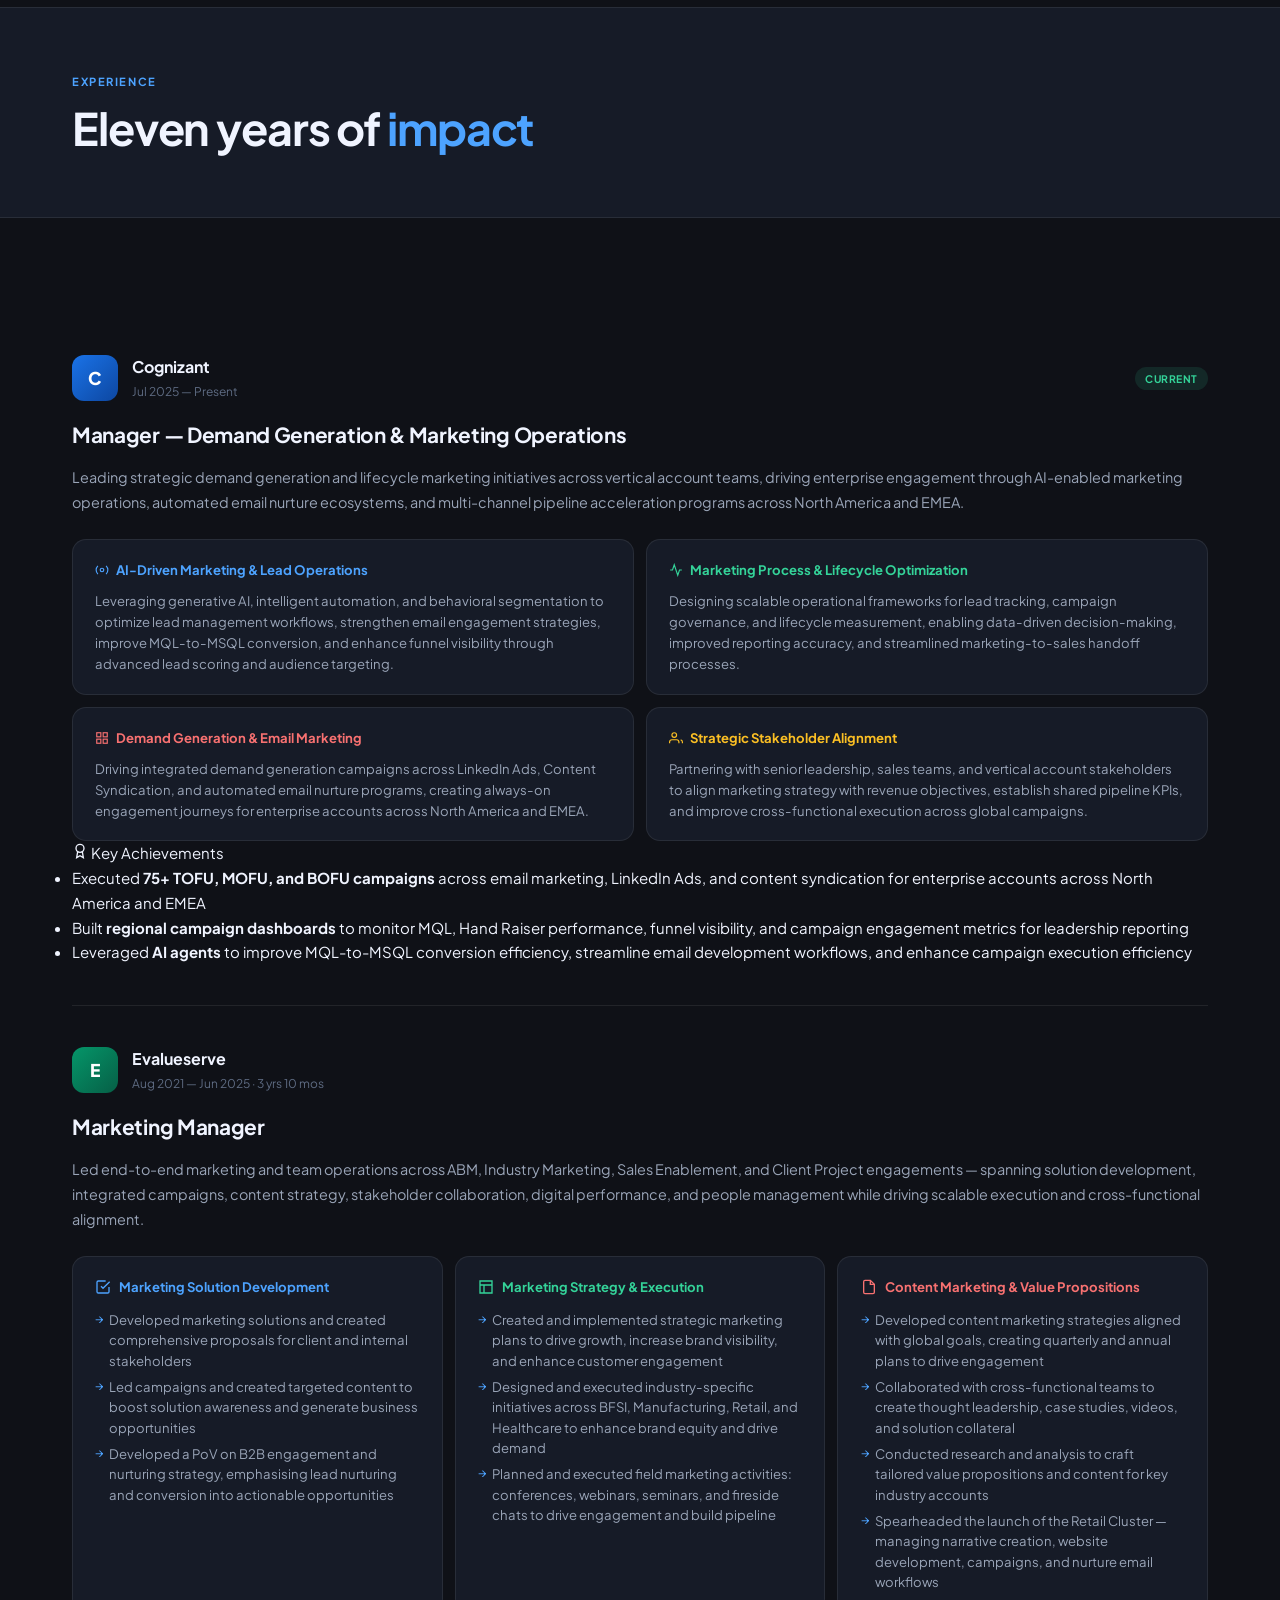
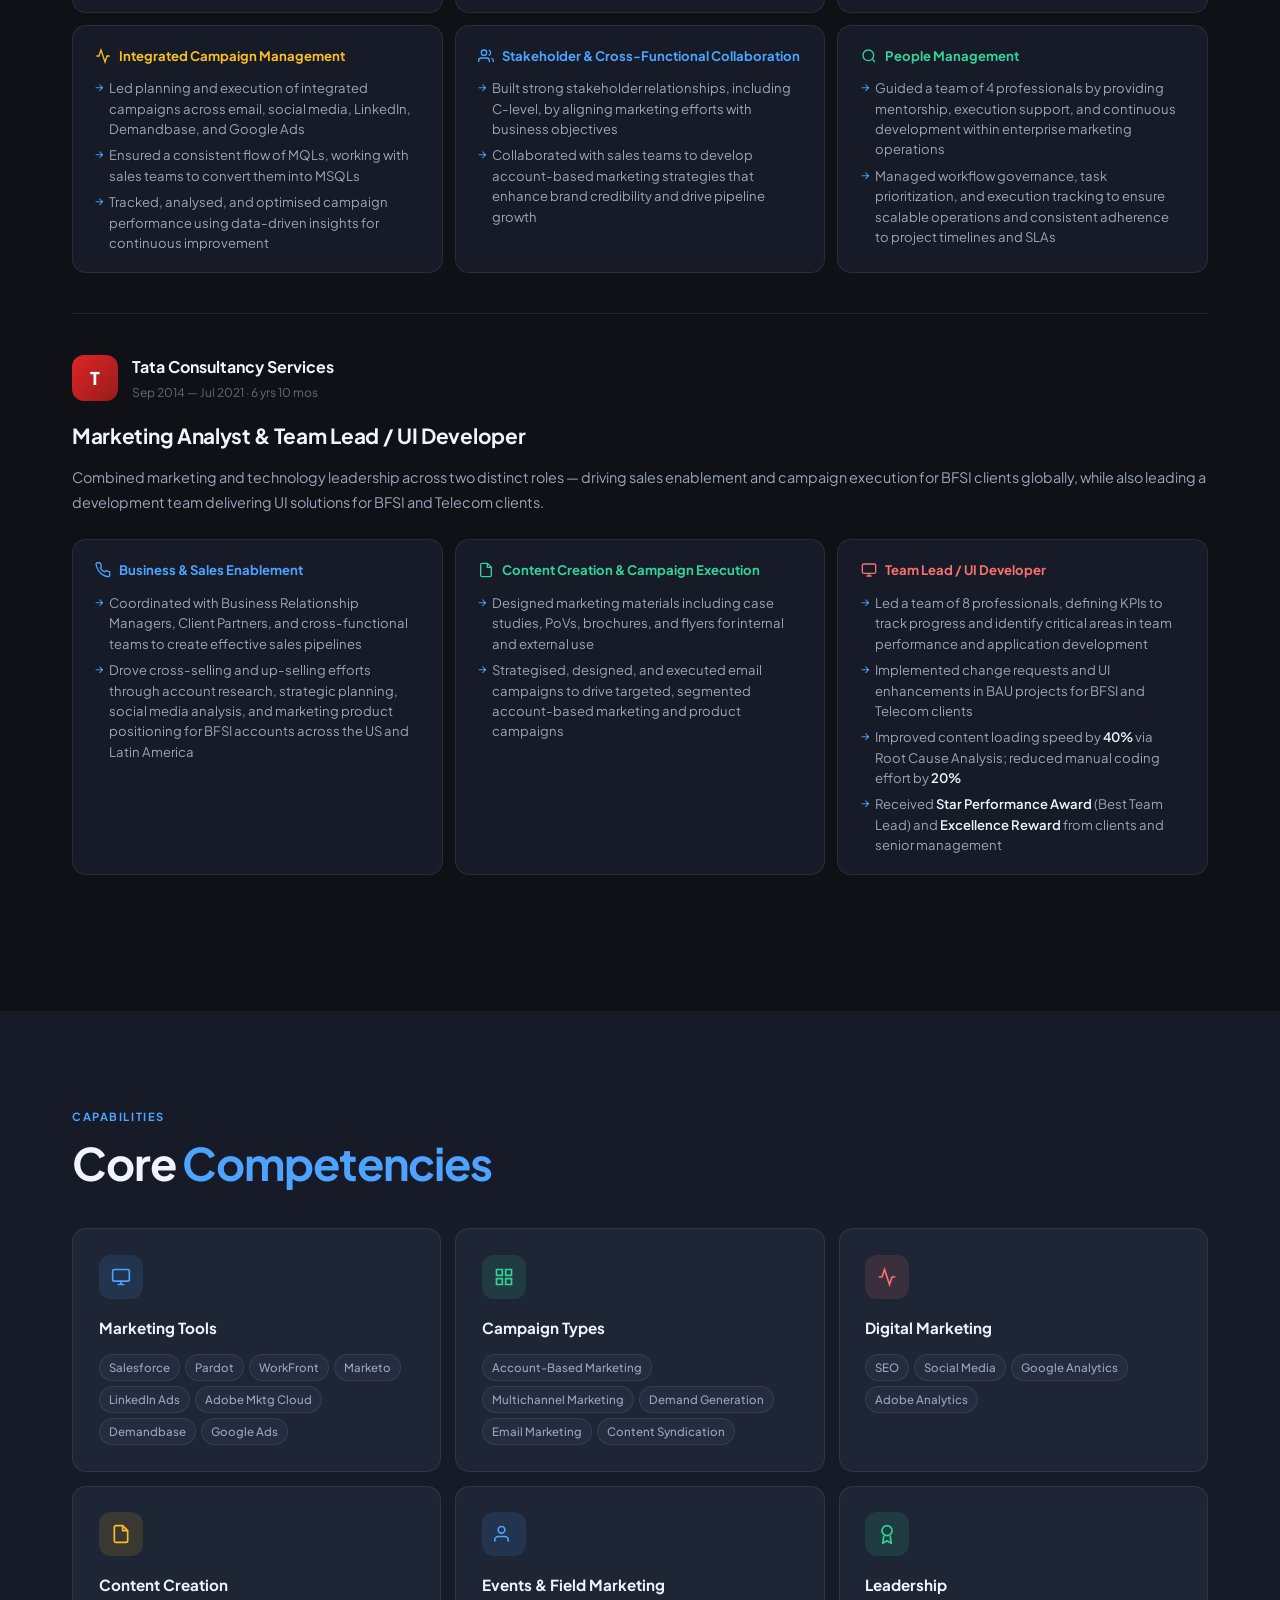
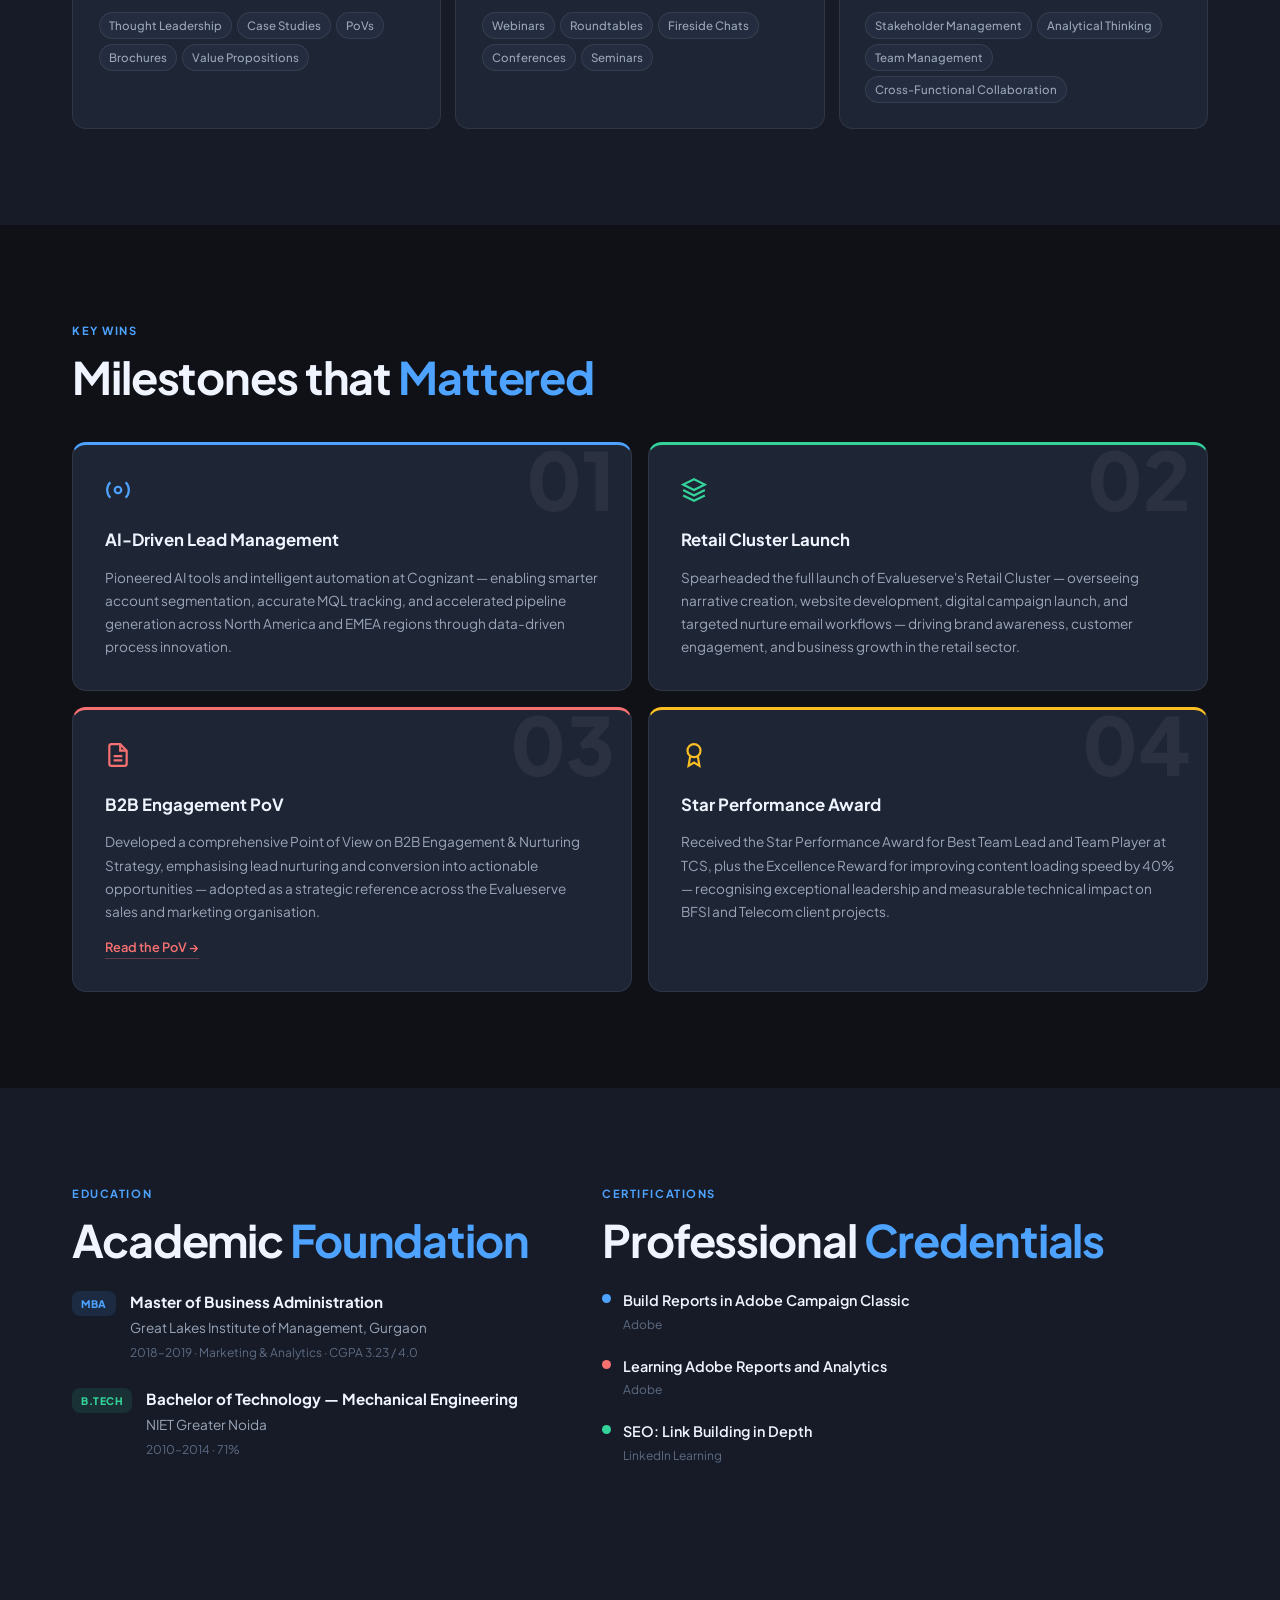
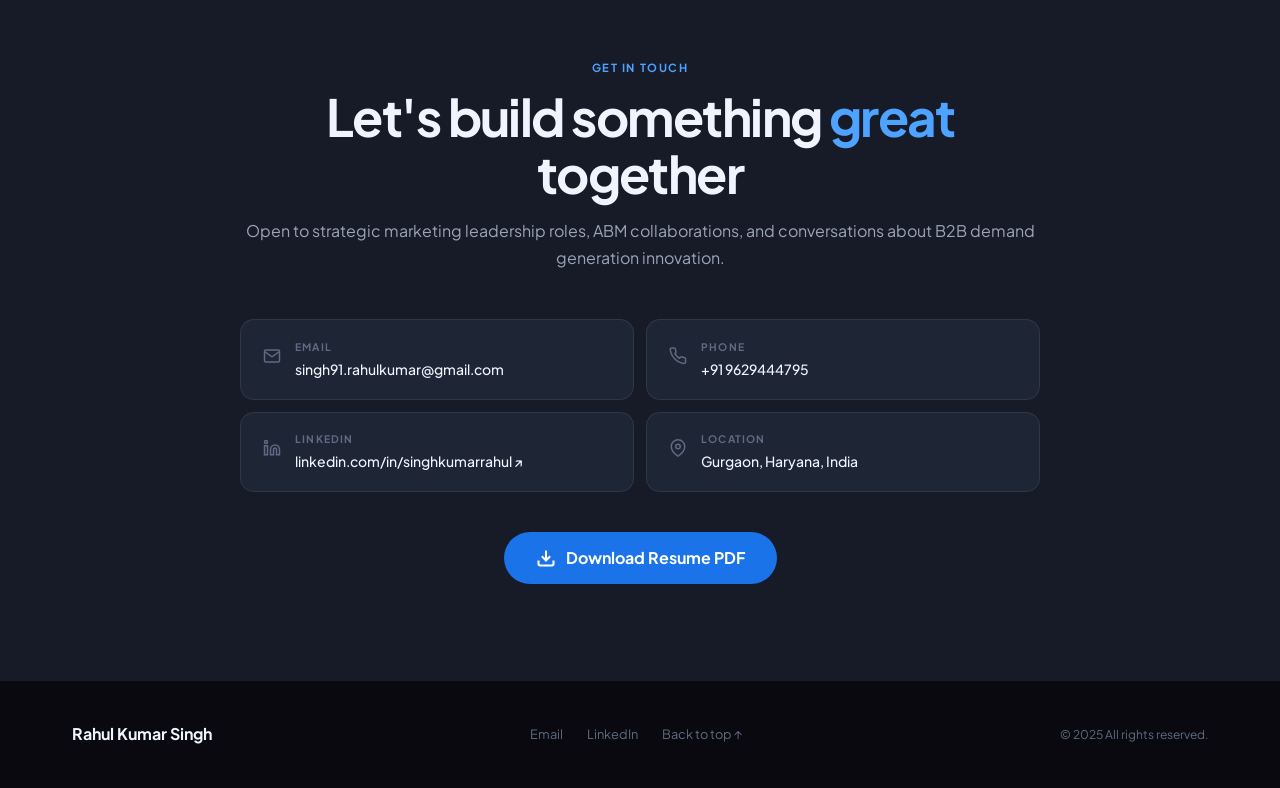
==== commit 92578c93: "Update experience.html" ====
--- a/experience.html
+++ b/experience.html
@@ -67,7 +67,7 @@
       </p>
       <p class="hero-desc fade-up delay-3">11+ years architecting high-impact B2B marketing strategies that drive pipeline growth, accelerate revenue, and create measurable business outcomes across BFSI, Manufacturing, Retail, and TMT industries.</p>
       <div class="hero-cta fade-up delay-4">
-        <a href="#experience" class="btn-primary">View Experience</a>
+        <a href="#experience" class="btn-primary mobilehide">View Experience</a>
         <a href="Rahul_Kumar_Singh_Resume.pdf" 
    download="Rahul_Kumar_Singh_Resume.pdf" 
    class="btn-dl">
@@ -169,8 +169,26 @@
           <p>Partnering with senior leadership, sales teams, and vertical account stakeholders to align marketing strategy with revenue objectives, establish shared pipeline KPIs, and improve cross-functional execution across global campaigns.</p>
         </div>
       </div>
-    </div>
-
+      <!-- ↓↓↓ ADD THIS BLOCK RIGHT HERE ↓↓↓ -->
+      <div class="cog-achievements">
+        <div class="cog-ach-title">
+          <svg width="16" height="16" viewBox="0 0 24 24" fill="none"
+               stroke="currentColor" stroke-width="2">
+            <circle cx="12" cy="8" r="6"/>
+            <path d="M15.477 12.89L17 22l-5-3-5 3 1.523-9.11"/>
+          </svg>
+          Key Achievements
+        </div>
+        <ul class="cog-ach-list">
+          <li>Executed <strong>75+ TOFU, MOFU, and BOFU campaigns</strong> across email marketing, LinkedIn Ads, and content syndication for enterprise accounts across North America and EMEA</li>
+          <li>Built <strong>regional campaign dashboards</strong> to monitor MQL, Hand Raiser performance, funnel visibility, and campaign engagement metrics for leadership reporting</li>
+          <li>Leveraged <strong>AI agents</strong> to improve MQL-to-MSQL conversion efficiency, streamline email development workflows, and enhance campaign execution efficiency</li>
+        </ul>
+      </div>
+      <!-- ↑↑↑ END OF NEW BLOCK ↑↑↑ -->
+      
+    </div>
+    
     <div class="exp-divider"></div>
 
     <!-- EVALUESERVE — single section -->
--- a/css/style.css
+++ b/css/style.css
@@ -67,12 +67,18 @@
   margin: 0 auto;
   display: flex;
   align-items: center;
-  justify-content: space-between; /* ← key fix */
+  justify-content: flex-start; /* ← changed from space-between */
   gap: 0.5rem;
   padding: 0 2rem;
   height: 62px;
 }
-.nav-links { display: flex; gap: 2px; list-style: none; margin-right: auto; }
+.nav-links {
+  display: flex;
+  gap: 2px;
+  list-style: none;
+  margin: 0 0 0 1.5rem;  /* ← removed auto, links sit left */
+  margin-right: auto;    /* ← pushes download button to far right */
+}
 .nav-links a {
   font-size: 0.825rem; font-weight: 500; color: var(--t2);
   text-decoration: none; padding: 6px 12px; border-radius: var(--r-sm);
@@ -326,7 +332,7 @@
 }
 @media (max-width: 768px) {
   .nav-links { display: none; }
-  .btn-dl { display: none; }
+  .mobilehide { display: none; }
   .hamburger { display: flex; }
   .hero { padding-top: 84px; }
   .section { padding: 4rem 0; }
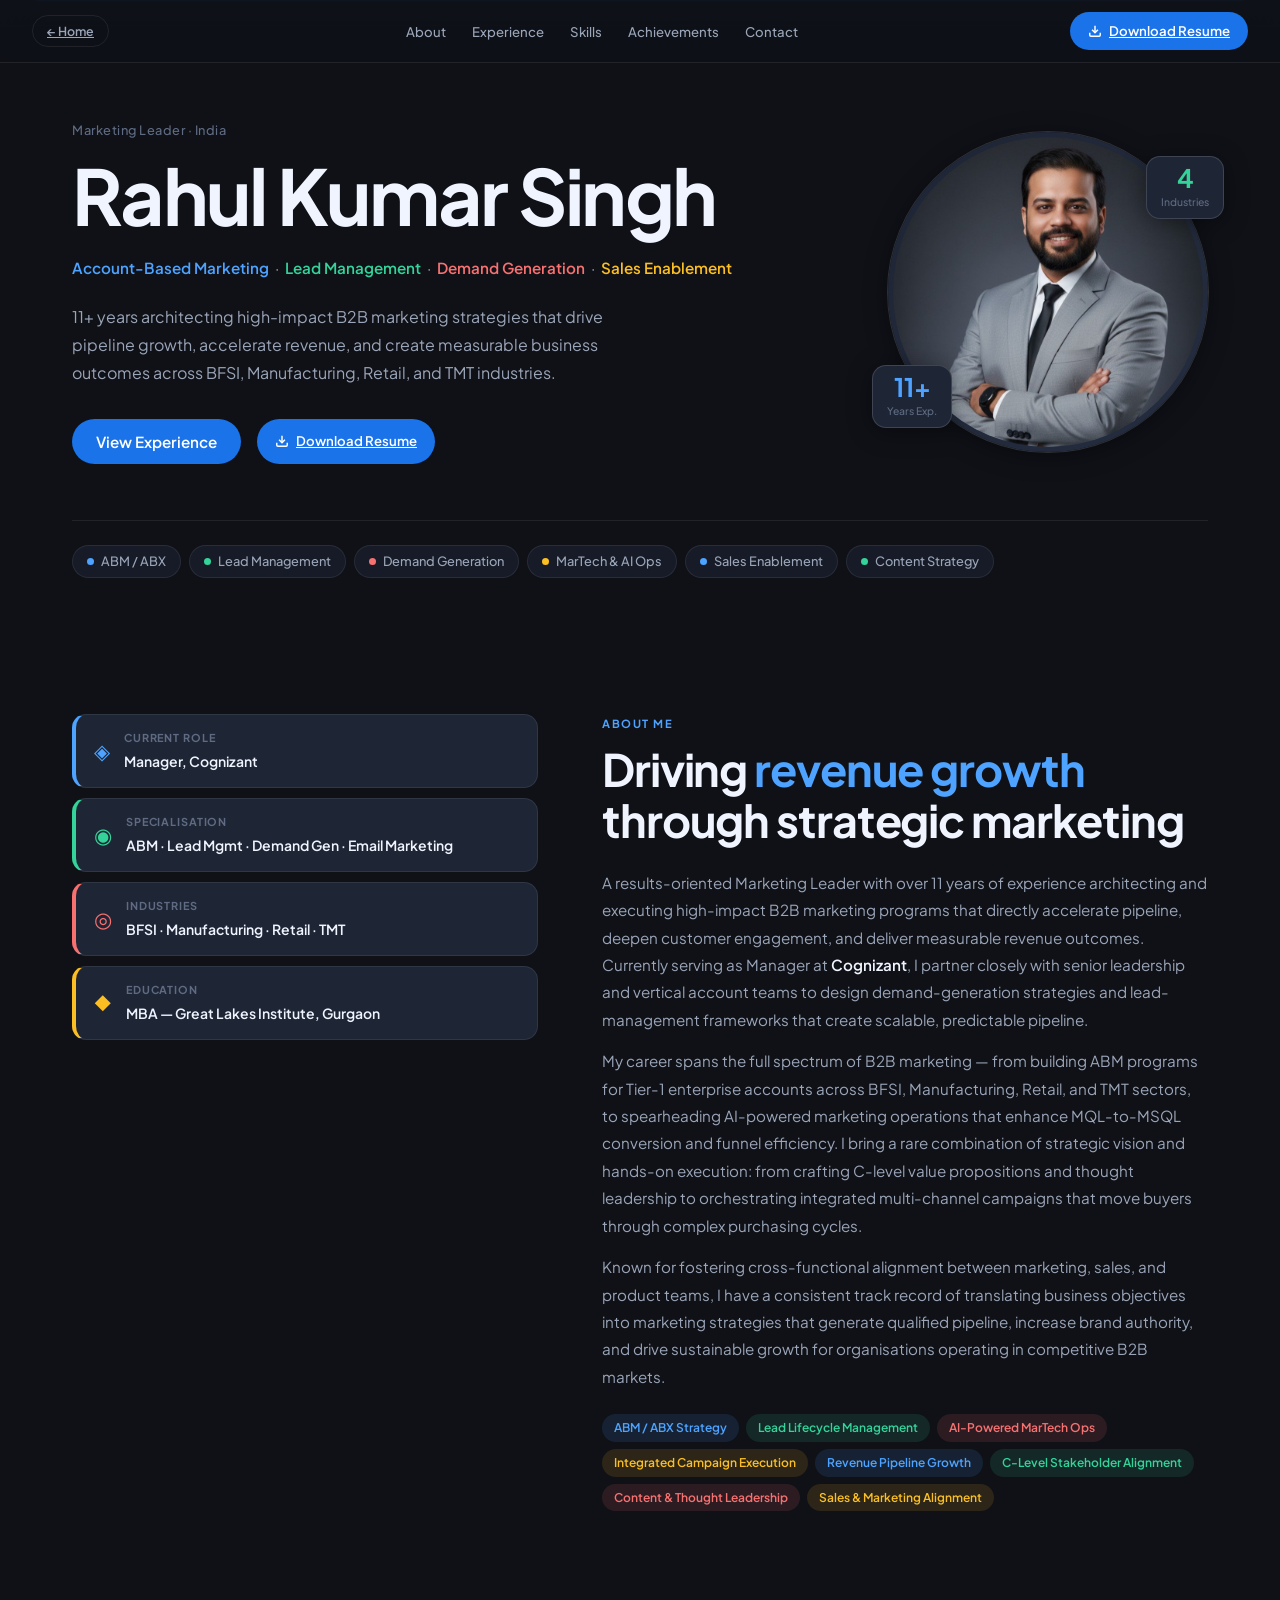
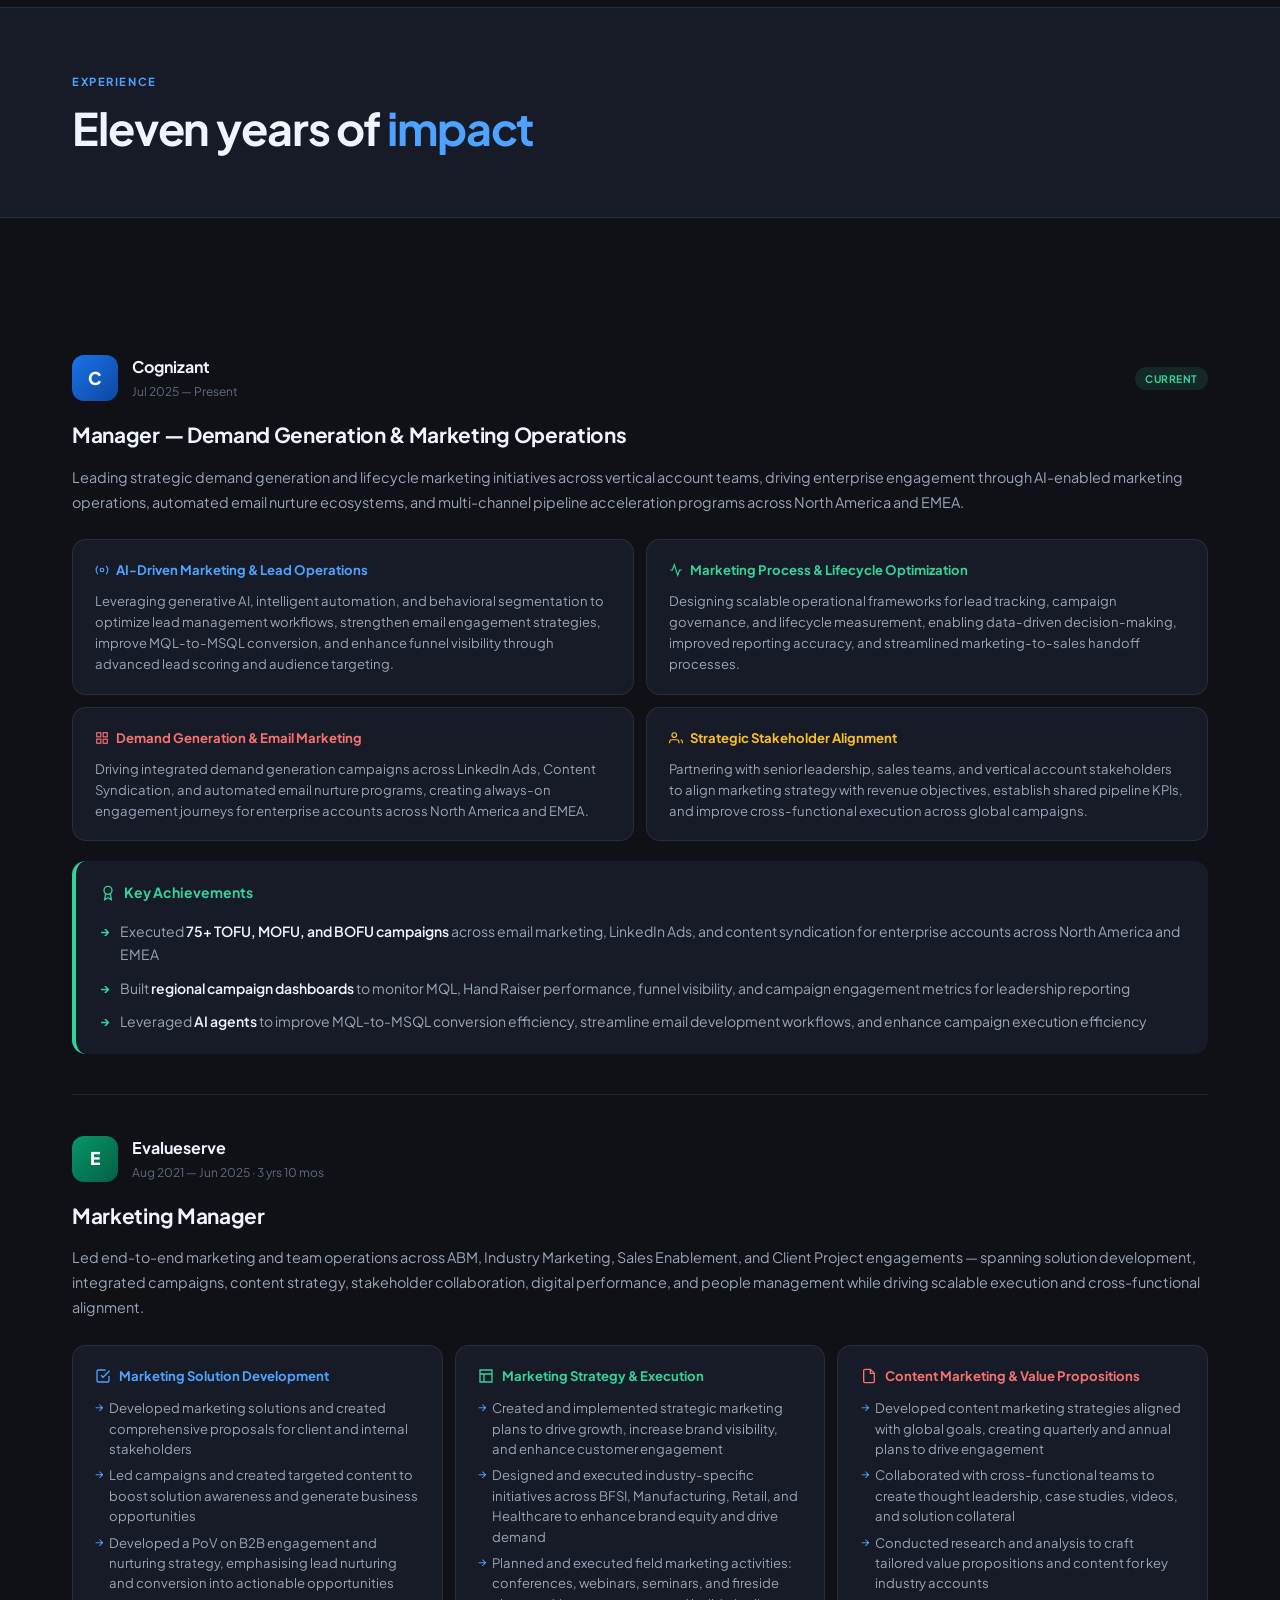
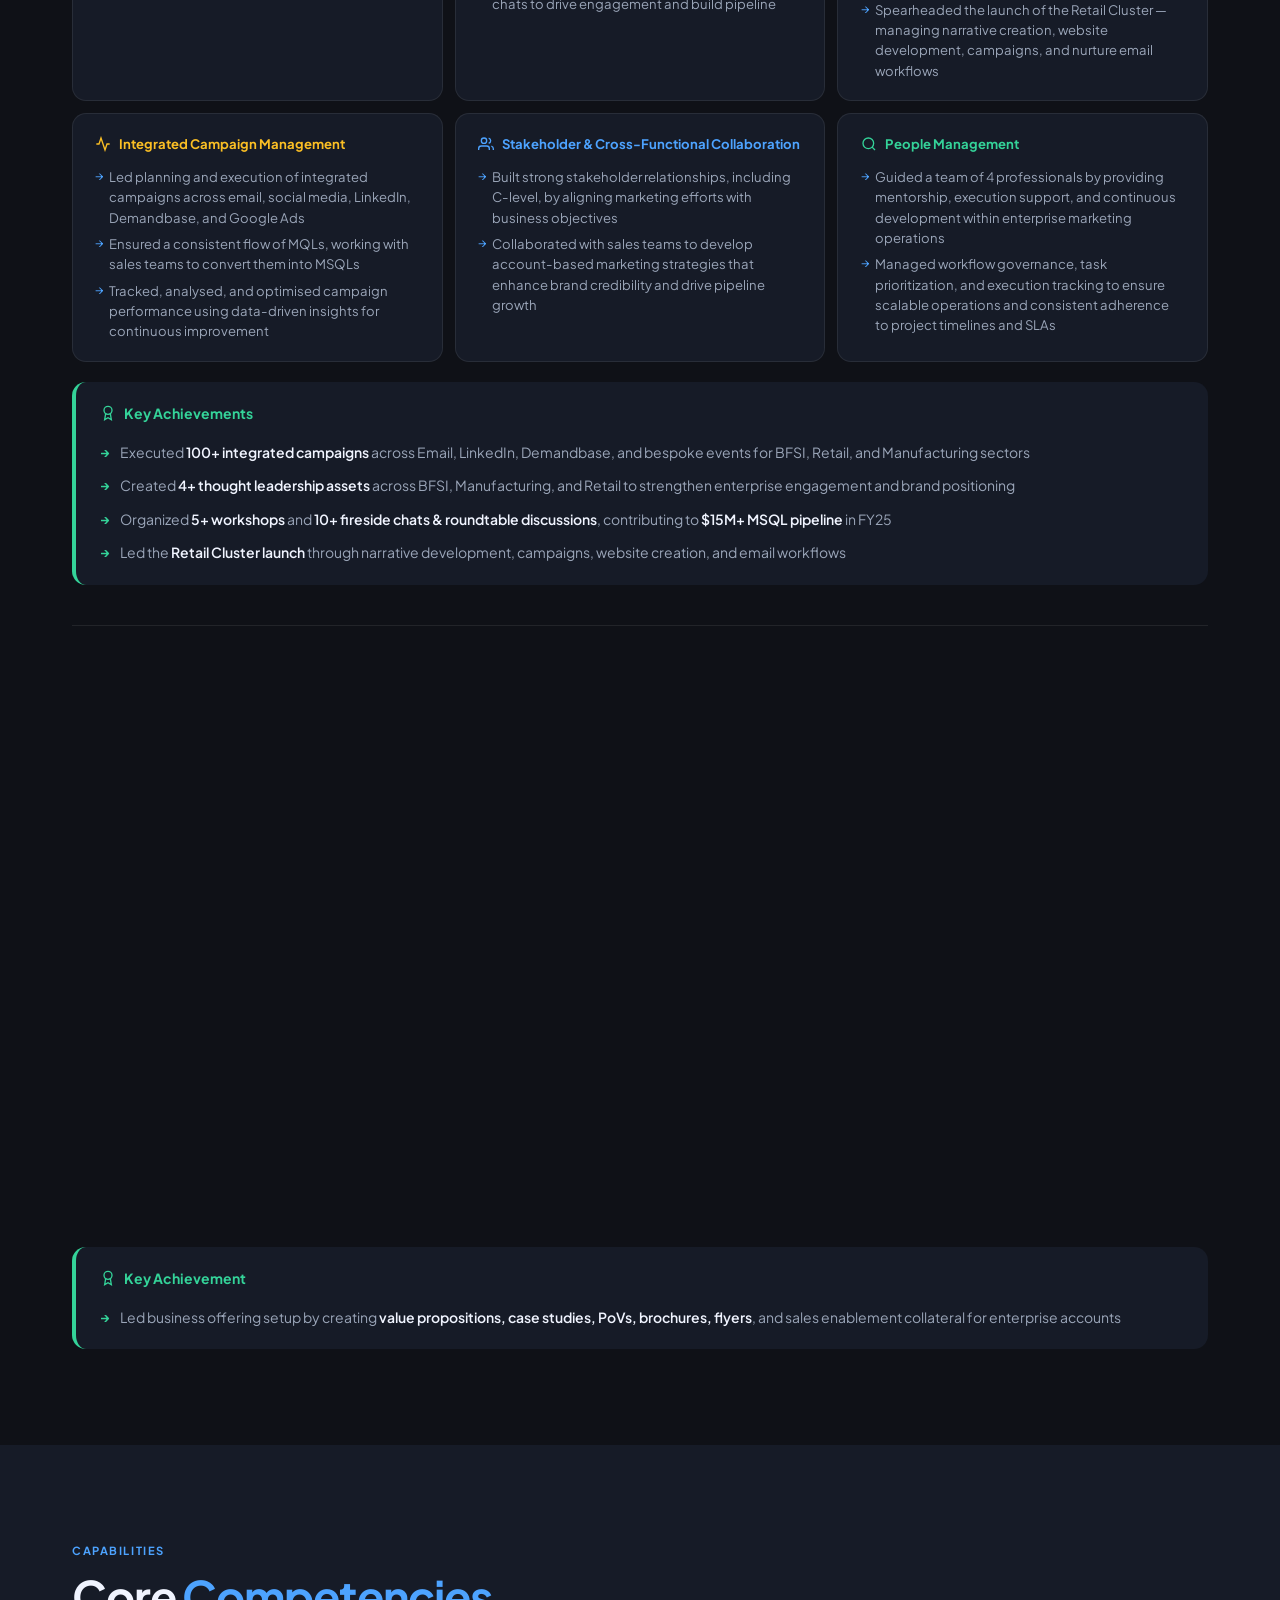
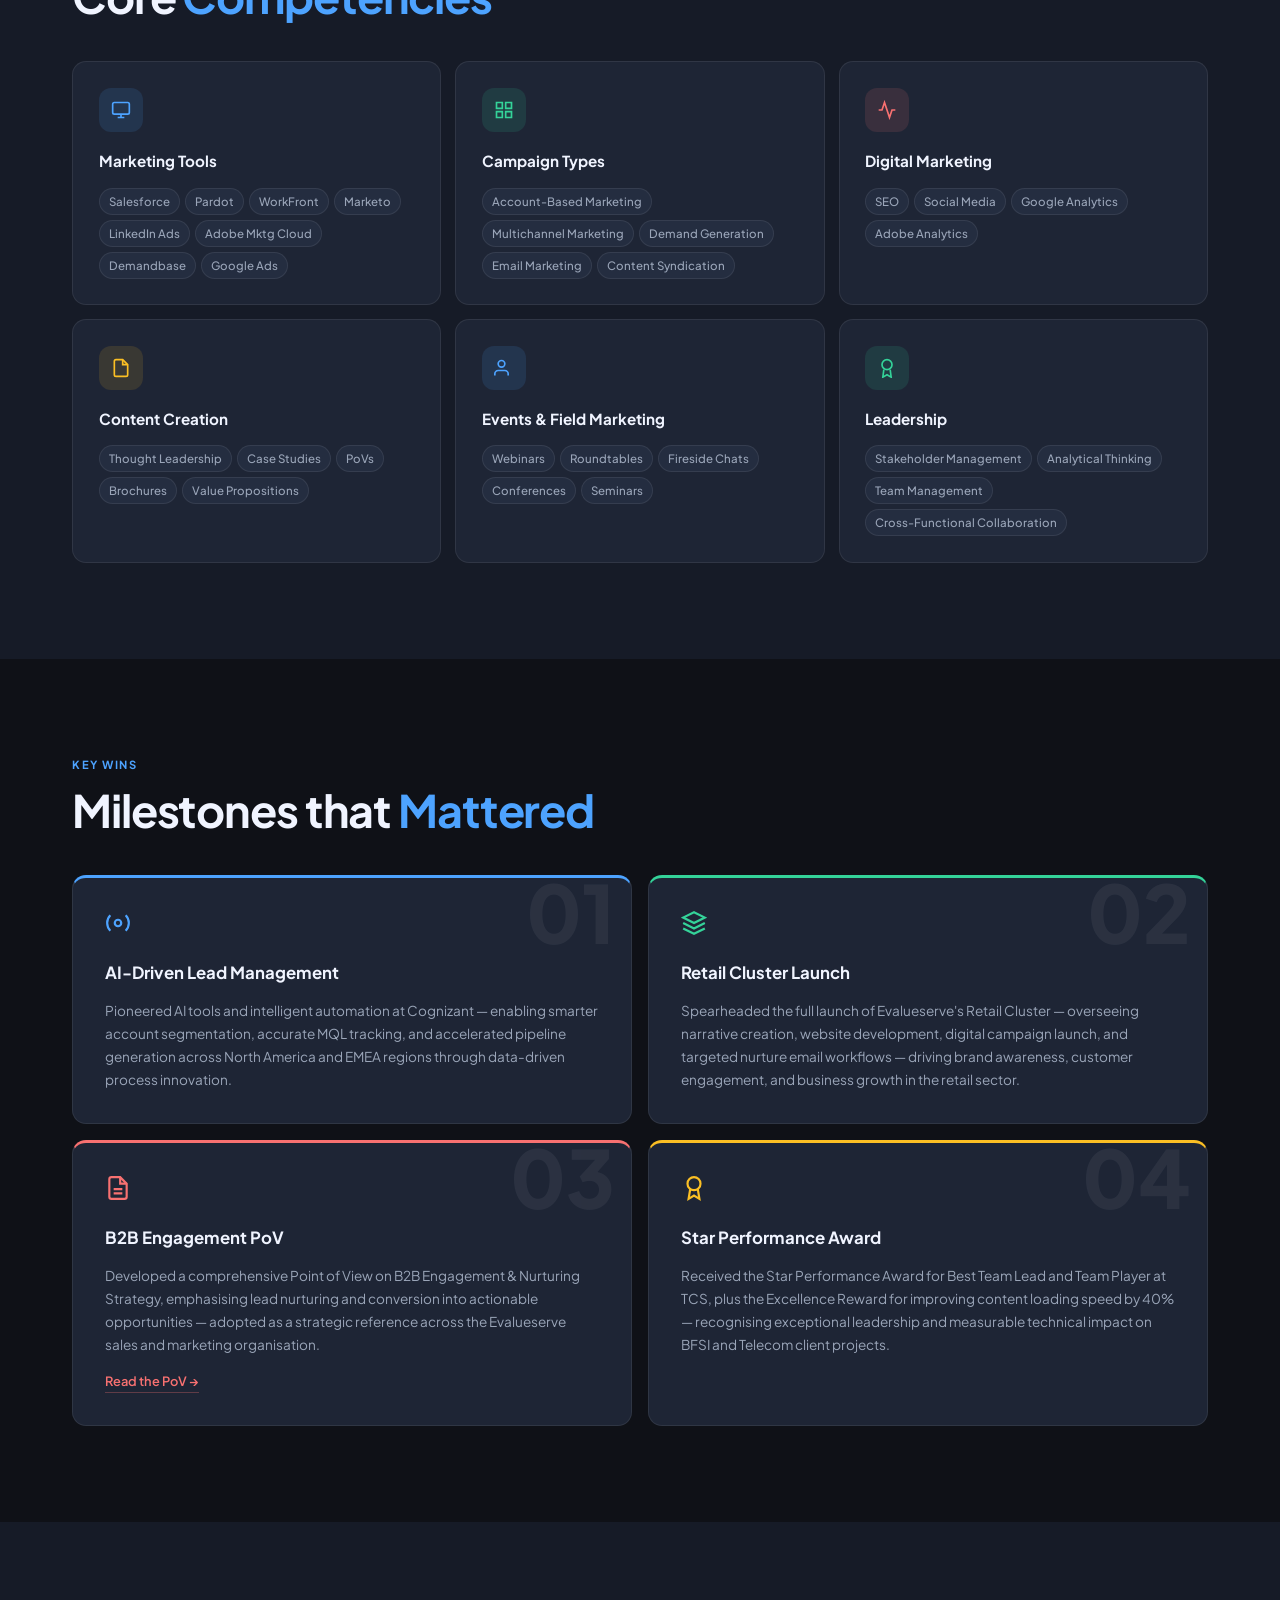
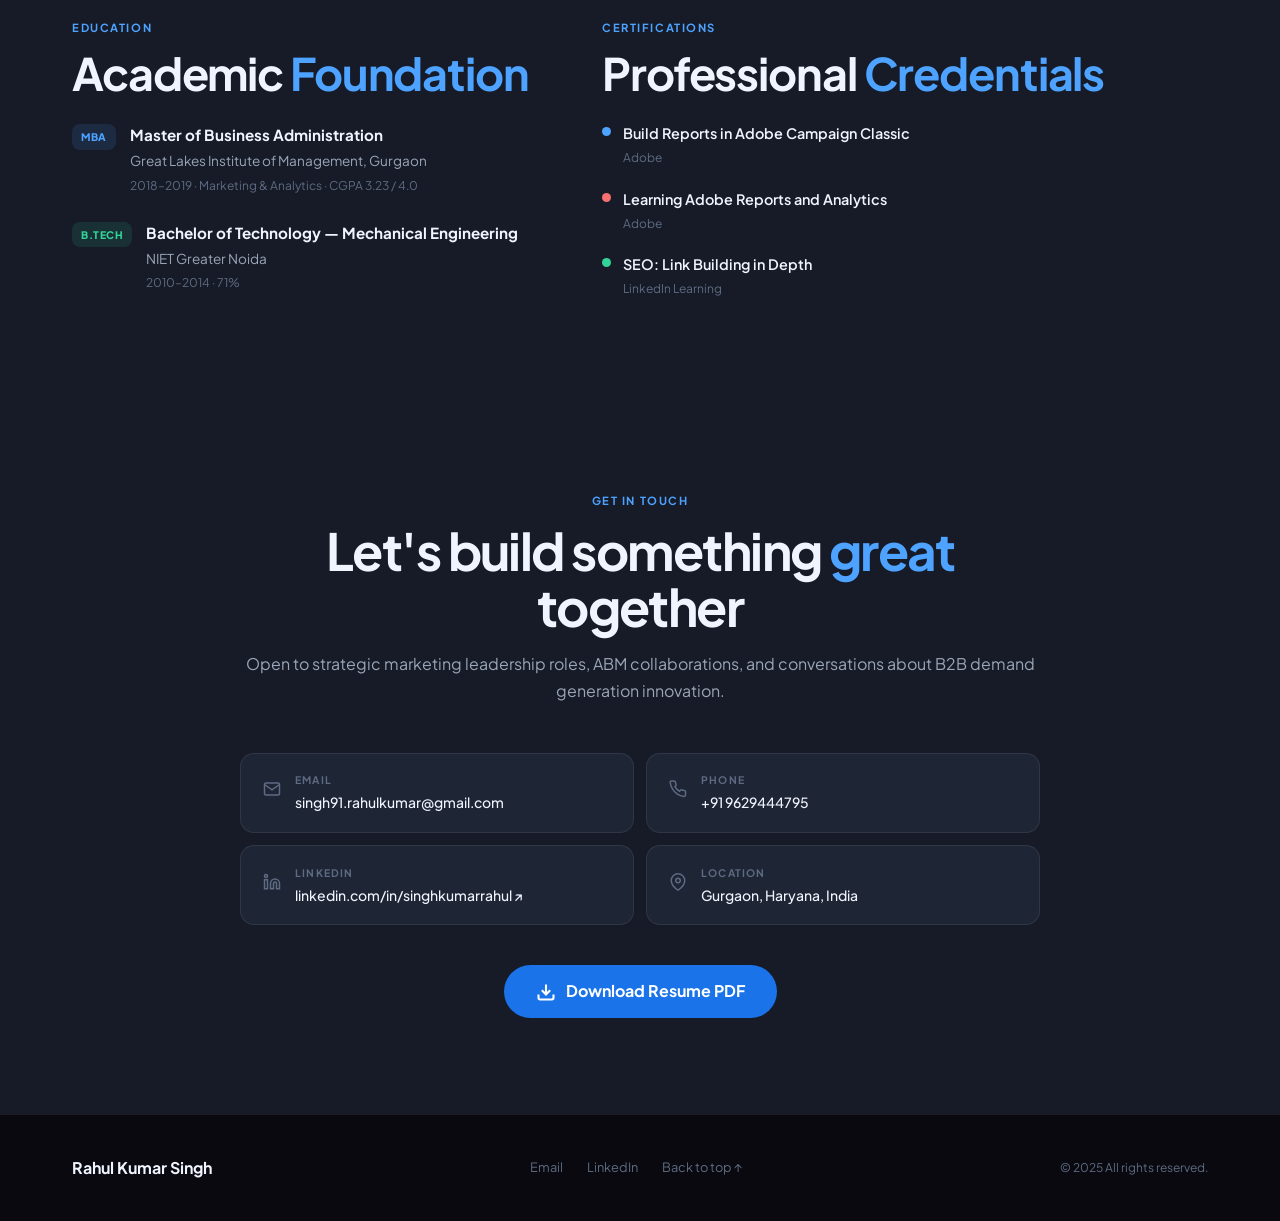
==== commit 77a739ac: "Update experience.html" ====
--- a/experience.html
+++ b/experience.html
@@ -256,6 +256,25 @@
         </div>
 
       </div>
+      <!-- ↓↓↓ ADD THIS BLOCK HERE ↓↓↓ -->
+      <div class="cog-achievements">
+        <div class="cog-ach-title">
+          <svg width="16" height="16" viewBox="0 0 24 24" fill="none"
+               stroke="currentColor" stroke-width="2">
+            <circle cx="12" cy="8" r="6"/>
+            <path d="M15.477 12.89L17 22l-5-3-5 3 1.523-9.11"/>
+          </svg>
+          Key Achievements
+        </div>
+        <ul class="cog-ach-list">
+          <li>Executed <strong>100+ integrated campaigns</strong> across Email, LinkedIn, Demandbase, and bespoke events for BFSI, Retail, and Manufacturing sectors</li>
+          <li>Created <strong>4+ thought leadership assets</strong> across BFSI, Manufacturing, and Retail to strengthen enterprise engagement and brand positioning</li>
+          <li>Organized <strong>5+ workshops</strong> and <strong>10+ fireside chats &amp; roundtable discussions</strong>, contributing to <strong>$15M+ MSQL pipeline</strong> in FY25</li>
+          <li>Led the <strong>Retail Cluster launch</strong> through narrative development, campaigns, website creation, and email workflows</li>
+        </ul>
+      </div>
+      <!-- ↑↑↑ END OF NEW BLOCK ↑↑↑ -->
+    
     </div>
 
     <div class="exp-divider"></div>
@@ -299,7 +318,22 @@
 
       </div>
     </div>
-
+     <!-- ↓↓↓ ADD THIS BLOCK HERE ↓↓↓ -->
+      <div class="cog-achievements">
+        <div class="cog-ach-title">
+          <svg width="16" height="16" viewBox="0 0 24 24" fill="none"
+               stroke="currentColor" stroke-width="2">
+            <circle cx="12" cy="8" r="6"/>
+            <path d="M15.477 12.89L17 22l-5-3-5 3 1.523-9.11"/>
+          </svg>
+          Key Achievement
+        </div>
+        <ul class="cog-ach-list">
+          <li>Led business offering setup by creating <strong>value propositions, case studies, PoVs, brochures, flyers</strong>, and sales enablement collateral for enterprise accounts</li>
+        </ul>
+      </div>
+      <!-- ↑↑↑ END OF NEW BLOCK ↑↑↑ -->
+    
   </div>
 </section>
 
--- a/css/style.css
+++ b/css/style.css
@@ -374,3 +374,54 @@
 .btn-download-large svg {
   flex-shrink: 0;
 }
+
+/* ── COGNIZANT KEY ACHIEVEMENTS ── */
+.cog-achievements {
+  margin-top: 1.25rem;
+  background: var(--bg2);
+  border: 1px solid var(--border2);
+  border-left: 4px solid var(--green);
+  border-radius: var(--r);
+  padding: 1.25rem 1.5rem;
+}
+
+.cog-ach-title {
+  display: flex;
+  align-items: center;
+  gap: 8px;
+  font-size: 0.875rem;
+  font-weight: 700;
+  color: var(--green);
+  margin-bottom: 1rem;
+}
+
+.cog-ach-list {
+  list-style: none;
+  display: flex;
+  flex-direction: column;
+  gap: 0.65rem;
+  padding: 0;
+}
+
+.cog-ach-list li {
+  position: relative;
+  padding-left: 1.25rem;
+  font-size: 0.875rem;
+  color: var(--t2);
+  line-height: 1.65;
+}
+
+.cog-ach-list li::before {
+  content: '→';
+  position: absolute;
+  left: 0;
+  color: var(--green);
+  font-weight: 700;
+  font-size: 0.8rem;
+  top: 1px;
+}
+
+.cog-ach-list strong {
+  color: var(--t1);
+  font-weight: 600;
+}
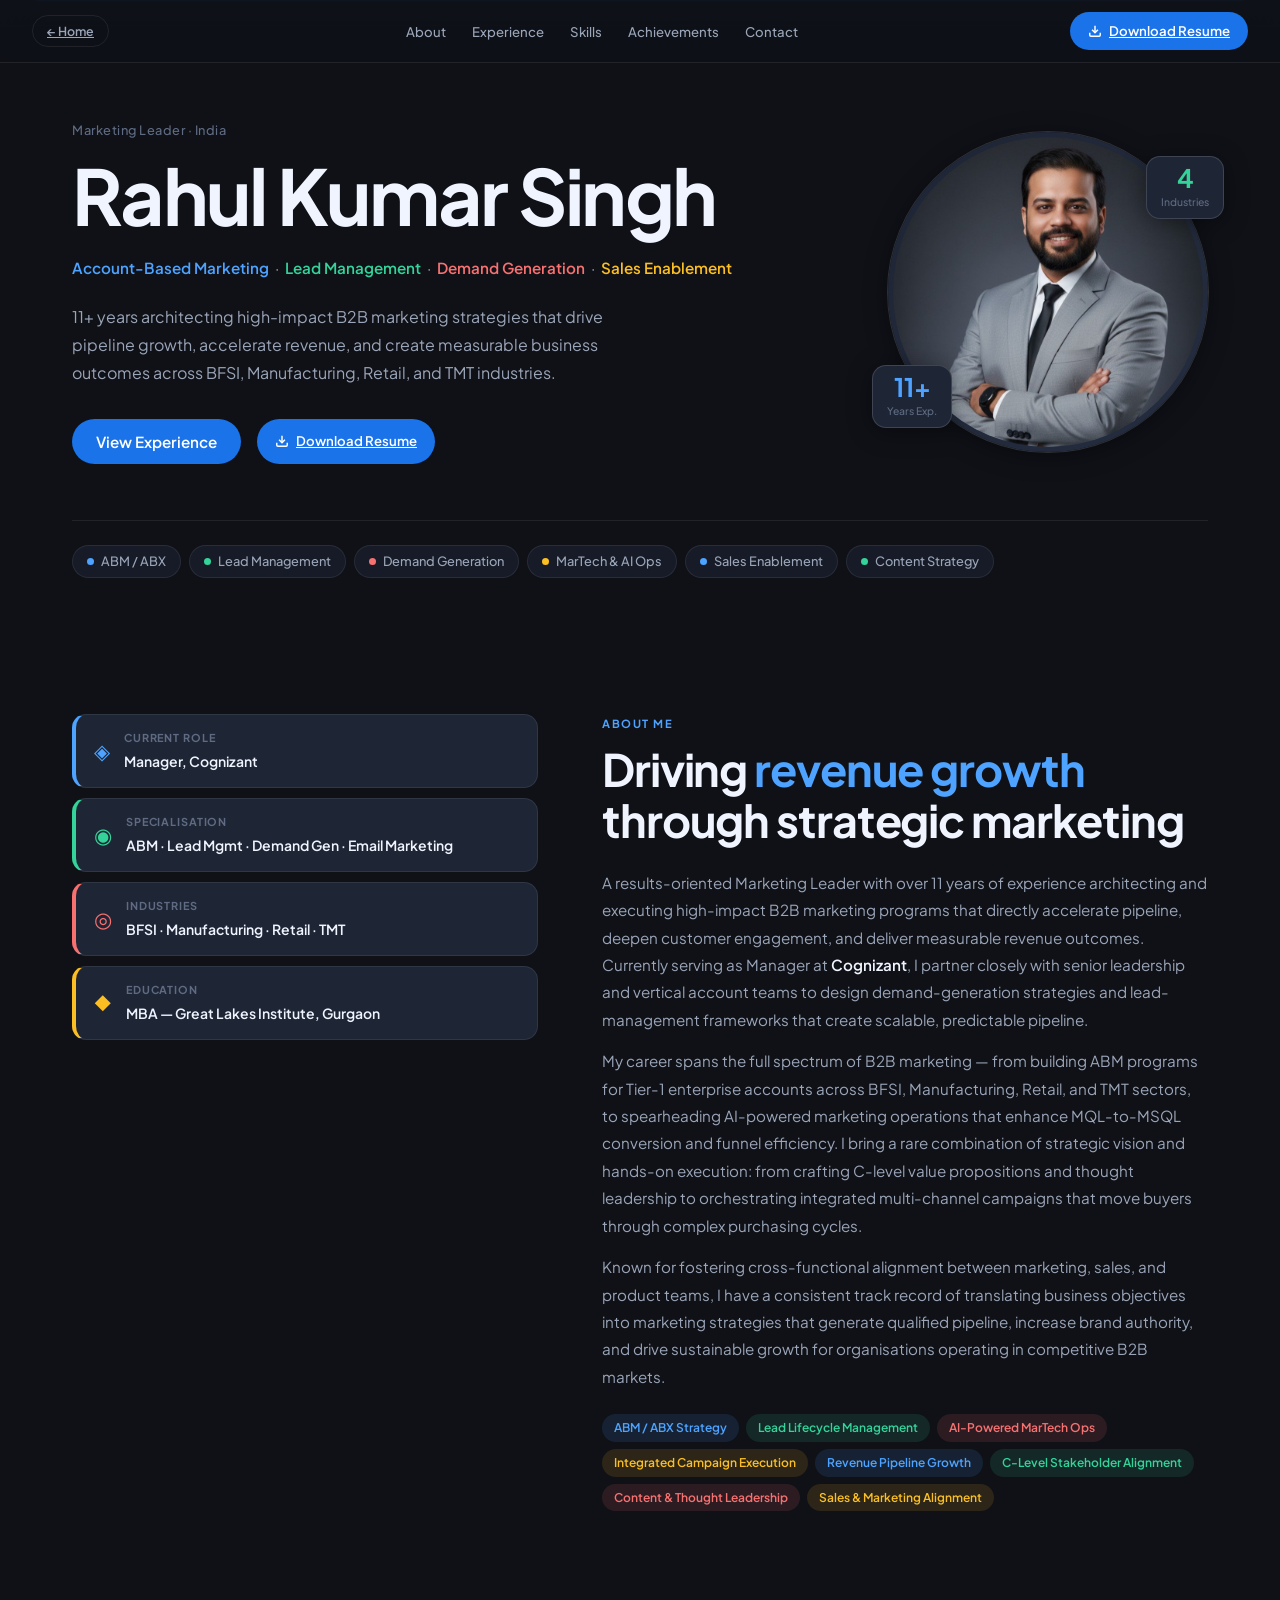
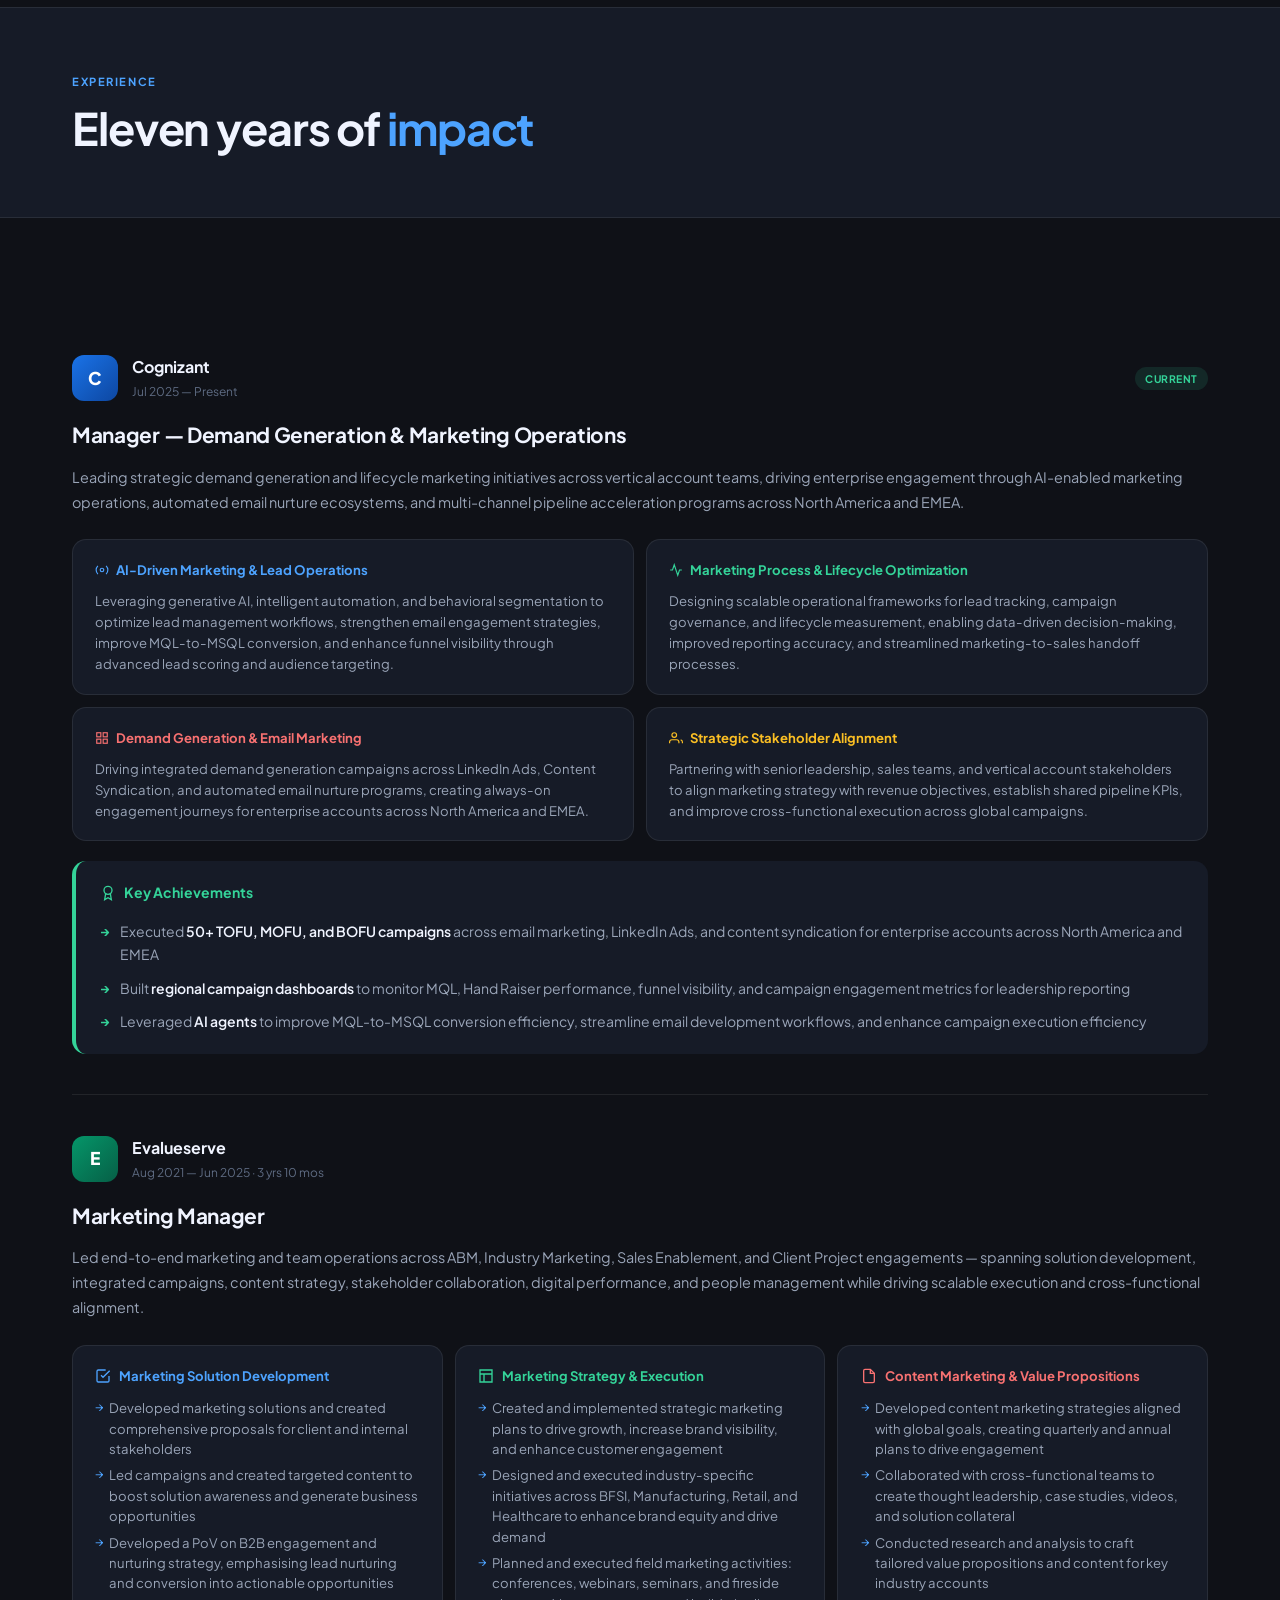
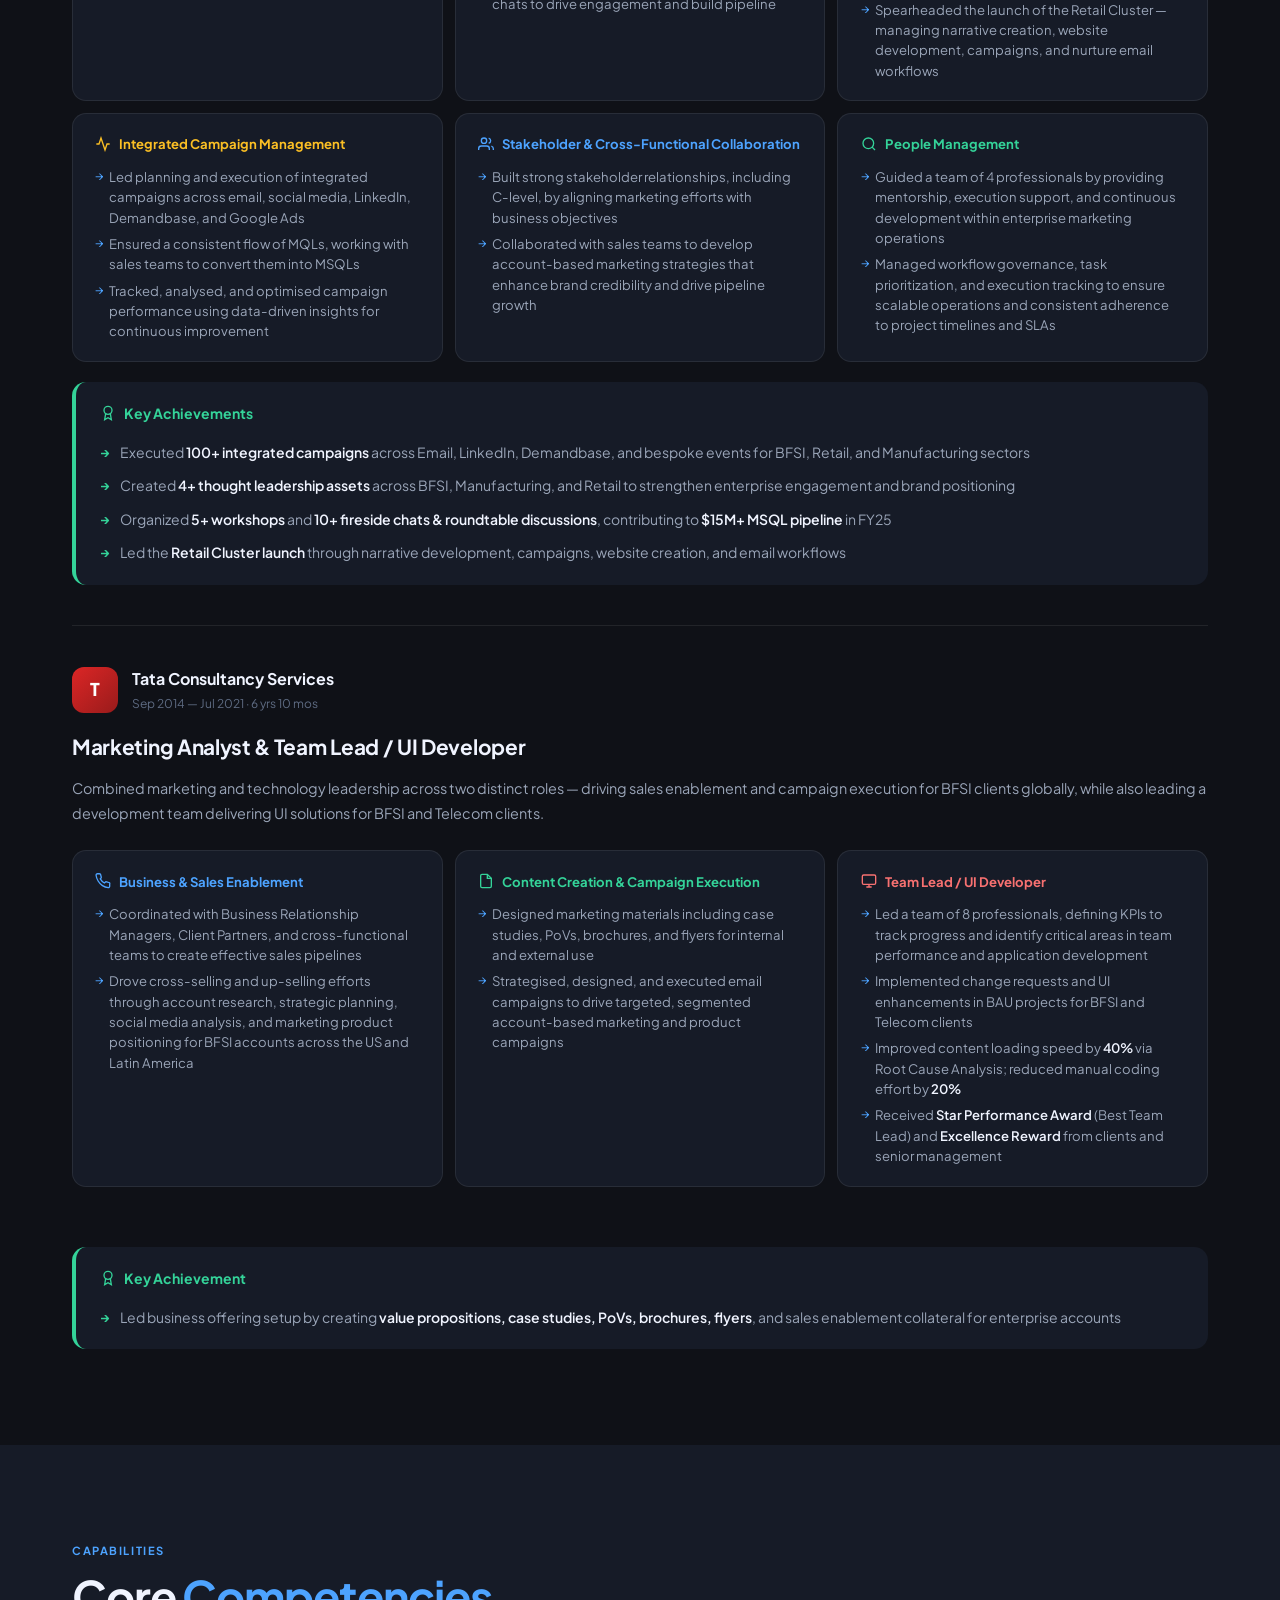
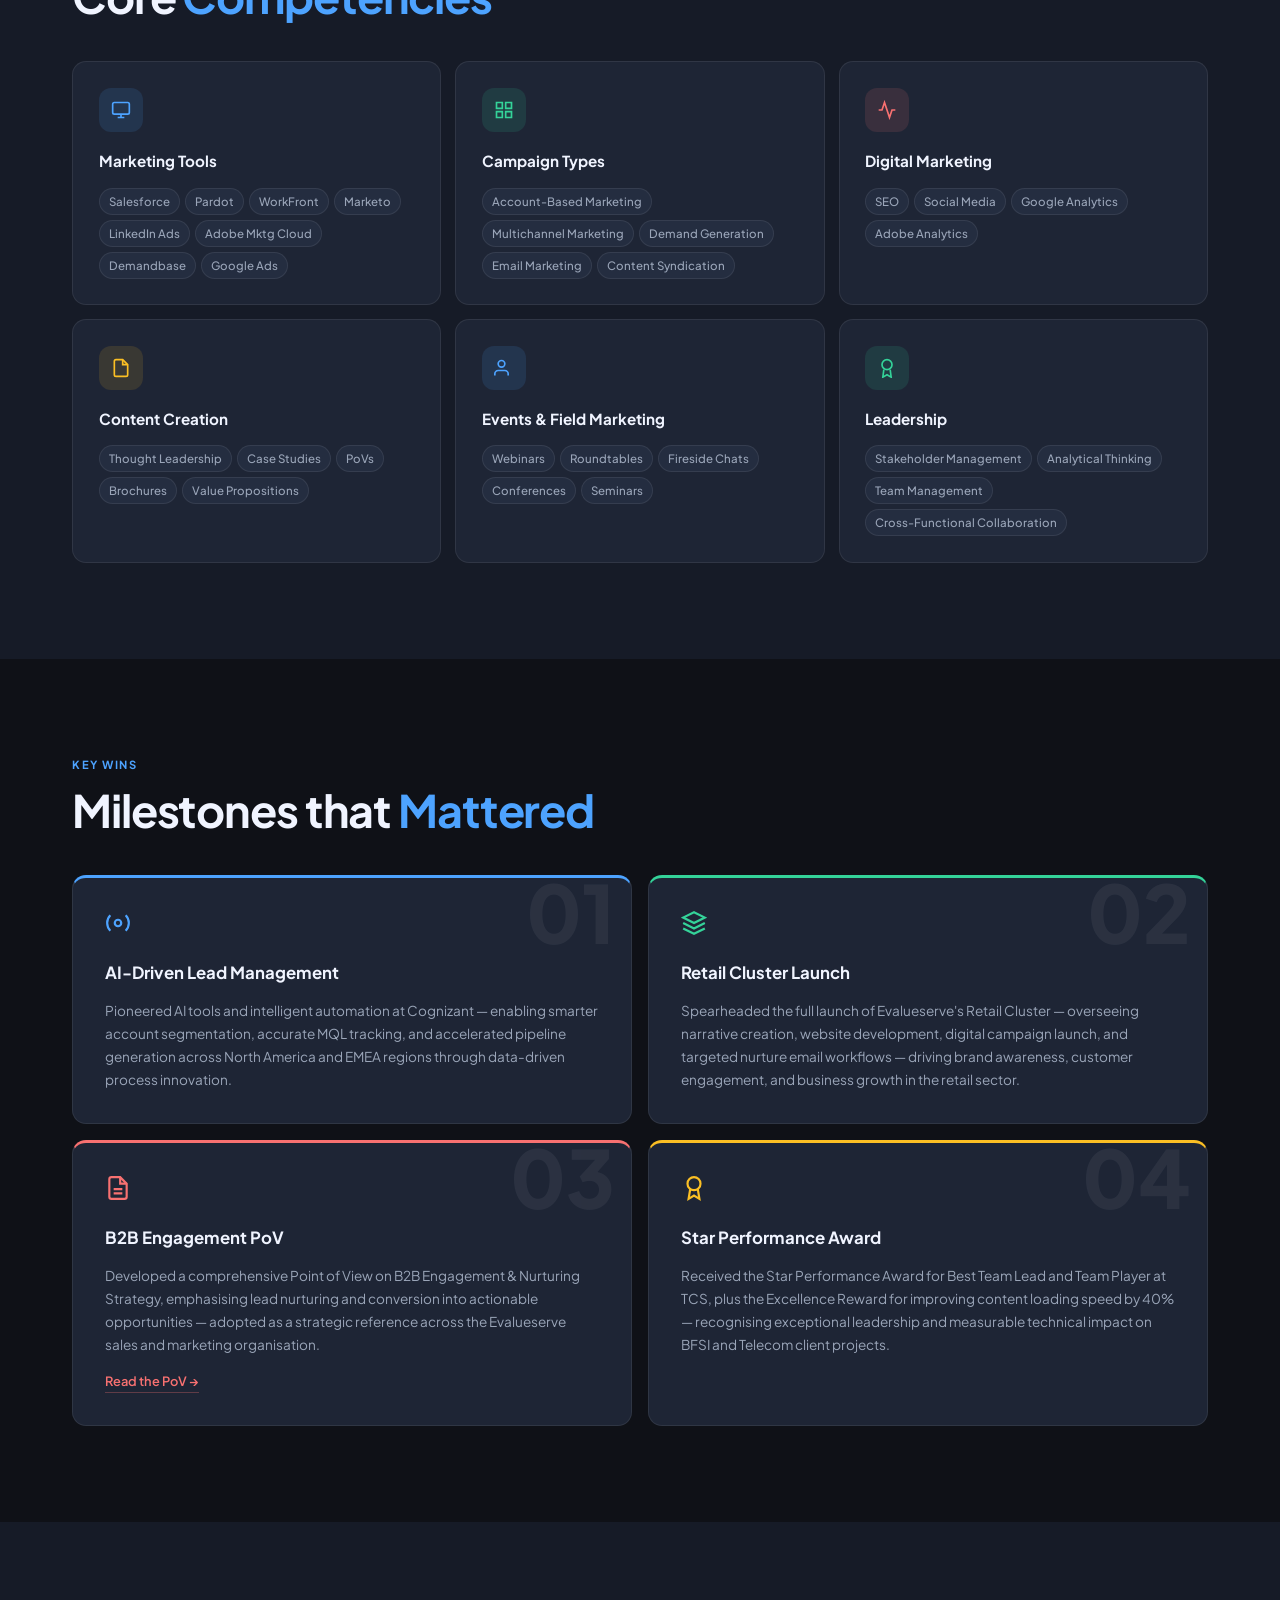
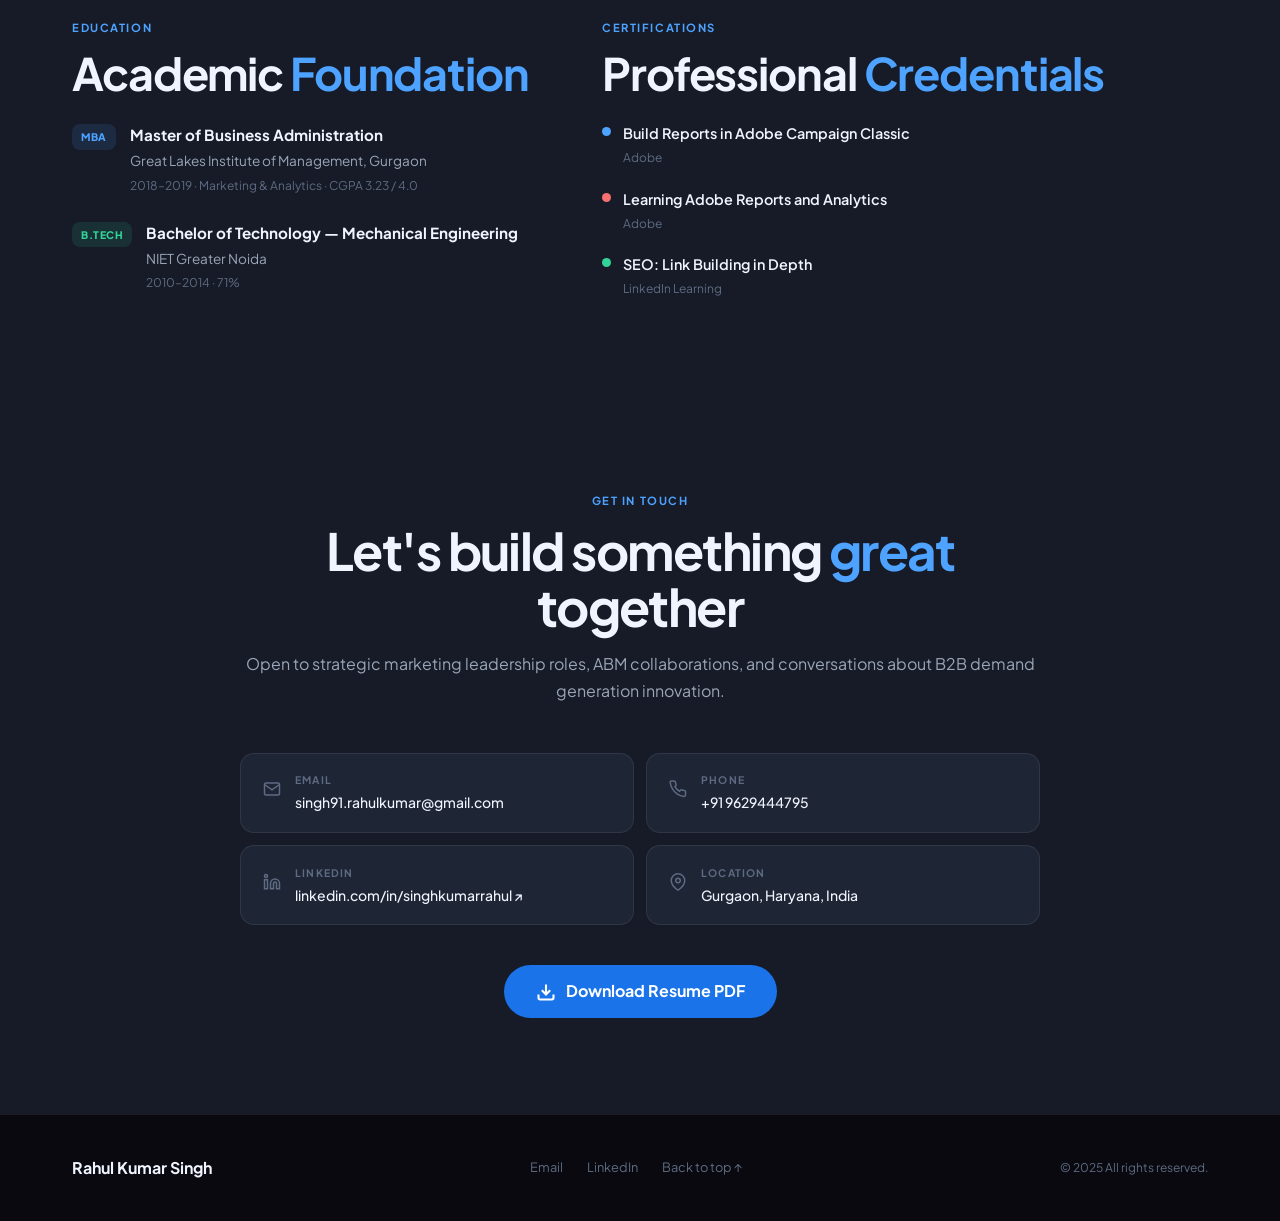
==== commit 9c8a4c8d: "Update experience.html" ====
--- a/experience.html
+++ b/experience.html
@@ -180,7 +180,7 @@
           Key Achievements
         </div>
         <ul class="cog-ach-list">
-          <li>Executed <strong>75+ TOFU, MOFU, and BOFU campaigns</strong> across email marketing, LinkedIn Ads, and content syndication for enterprise accounts across North America and EMEA</li>
+          <li>Executed <strong>50+ TOFU, MOFU, and BOFU campaigns</strong> across email marketing, LinkedIn Ads, and content syndication for enterprise accounts across North America and EMEA</li>
           <li>Built <strong>regional campaign dashboards</strong> to monitor MQL, Hand Raiser performance, funnel visibility, and campaign engagement metrics for leadership reporting</li>
           <li>Leveraged <strong>AI agents</strong> to improve MQL-to-MSQL conversion efficiency, streamline email development workflows, and enhance campaign execution efficiency</li>
         </ul>
